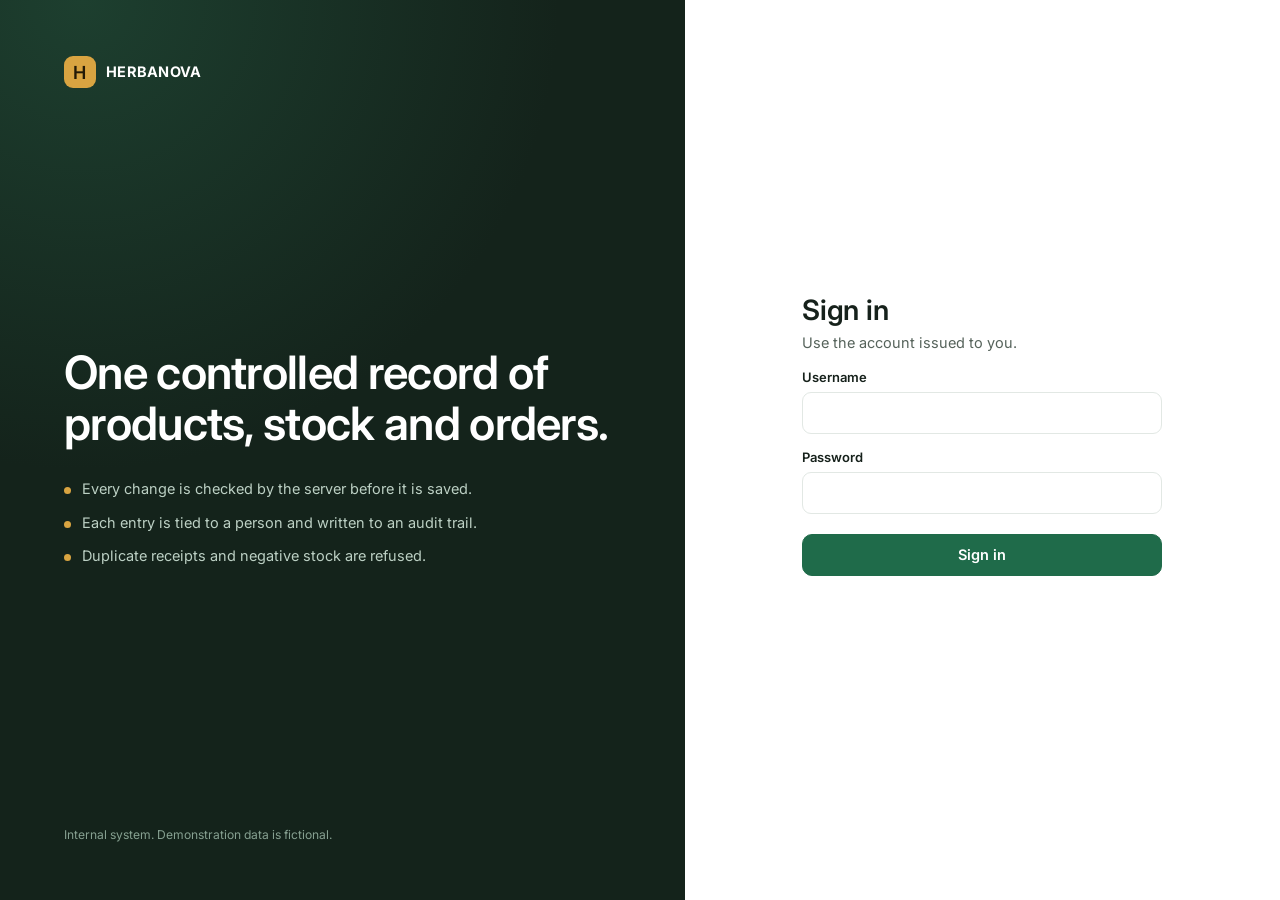
==== static/index.html @ cfe795eb "Add expenses: heads, entries, approval, reversal, receipts Migration 0020 adds expense heads, settin" ====
<!doctype html>
<html lang="en">
<head>
<meta charset="utf-8">
<meta name="viewport" content="width=device-width, initial-scale=1">
<title>HERBANOVA Business Control</title>
<link rel="preconnect" href="https://fonts.googleapis.com">
<link rel="preconnect" href="https://fonts.gstatic.com" crossorigin>
<link rel="stylesheet" href="https://fonts.googleapis.com/css2?family=Inter:wght@400;500;600;700&display=swap">
<link rel="stylesheet" href="css/styles.css">
</head>
<body>

<!-- Sign in -->
<section id="login">
  <div class="brand">
    <div class="mark"><span class="logo" aria-hidden="true">H</span>HERBANOVA</div>
    <div>
      <h1>One controlled record of products, stock and orders.</h1>
      <ul class="assure">
        <li>Every change is checked by the server before it is saved.</li>
        <li>Each entry is tied to a person and written to an audit trail.</li>
        <li>Duplicate receipts and negative stock are refused.</li>
      </ul>
    </div>
    <small>Internal system. Demonstration data is fictional.</small>
  </div>
  <div class="formside">
    <form class="formbox" id="loginForm" novalidate>
      <h2>Sign in</h2>
      <p class="sub">Use the account issued to you.</p>
      <label for="u">Username</label>
      <input id="u" name="username" autocomplete="username" autocapitalize="none" spellcheck="false">
      <label for="p">Password</label>
      <input id="p" name="password" type="password" autocomplete="current-password">
      <button class="btn block" id="loginBtn" type="submit">Sign in</button>
      <div class="err" id="lerr" role="alert"></div>
    </form>
  </div>
</section>

<!-- Forced password change -->
<section id="mustChange" class="hide" aria-labelledby="mcTitle">
  <form class="formbox" id="changePwForm" novalidate>
    <div class="mark"><span class="logo" aria-hidden="true">H</span>HERBANOVA</div>
    <h2 id="mcTitle">Set a new password</h2>
    <p class="sub">This account still has a temporary password. Choose your own to continue as <b id="mcUser"></b>.</p>
    <label for="mcCurrent">Current password</label>
    <input id="mcCurrent" name="current_password" type="password" autocomplete="current-password">
    <label for="mcNew">New password</label>
    <input id="mcNew" name="new_password" type="password" autocomplete="new-password">
    <label for="mcConfirm">Confirm new password</label>
    <input id="mcConfirm" name="confirm_password" type="password" autocomplete="new-password">
    <div class="note">12 to 128 characters, combining at least three of lowercase, uppercase, digits and symbols. It must differ from the current password.</div>
    <button class="btn block" id="mcBtn" type="submit">Change password and continue</button>
    <div class="err" id="mcErr" role="alert"></div>
    <p class="sub"><button class="link-btn" id="mcOut" type="button">Sign out</button></p>
  </form>
</section>

<!-- App shell -->
<div id="shell" class="hide">
  <aside class="side">
    <div class="mark"><span class="logo" aria-hidden="true">H</span>HERBANOVA</div>
    <nav aria-label="Modules">
      <div class="nav-group">
        <a class="nav on" href="#/dash" data-v="dash">Overview</a>
      </div>
      <div class="nav-group">
        <p class="nav-grp">Sales and customers</p>
        <a class="nav" href="#/leads" data-v="leads" id="navLeads">Leads<span class="count hide" id="ldCount"></span></a>
        <a class="nav" href="#/lost" data-v="lost">Lost leads</a>
        <a class="nav" href="#/followups" data-v="followups">Today's follow-ups</a>
        <a class="nav" href="#/customers" data-v="customers">Customers &amp; distributors</a>
        <a class="nav" href="#/sales" data-v="sales">Sales orders<span class="count hide" id="soCount"></span></a>
        <a class="nav hide" href="#/billing" data-v="billing" id="navBilling">Billing</a>
        <a class="nav" href="#/approvals" data-v="approvals">Approvals<span class="count hide" id="apCount"></span></a>
      </div>
      <div class="nav-group">
        <p class="nav-grp">Stock and supply</p>
        <a class="nav" href="#/purchasing" data-v="purchasing">Purchases<span class="count hide" id="poCount"></span></a>
        <a class="nav" href="#/products" data-v="products">Products</a>
        <a class="nav" href="#/inventory" data-v="inventory">Inventory</a>
        <a class="nav hide" href="#/suppliers" data-v="suppliers" id="navSuppliers">Suppliers</a>
      </div>
      <div class="nav-group">
        <p class="nav-grp">Finance and insight</p>
        <a class="nav hide" href="#/accounts" data-v="accounts" id="navAccounts">Accounting &amp; Finance</a>
        <a class="nav hide" href="#/expenses" data-v="expenses" id="navExpenses">Expenses</a>
        <a class="nav" href="#/reports" data-v="reports" id="navReports">Reports</a>
        <a class="nav hide" href="#/geo" data-v="geo" id="navGeo">Geography</a>
      </div>
      <div class="nav-group">
        <p class="nav-grp">People and admin</p>
        <a class="nav hide" href="#/hr" data-v="hr" id="navHr">HR Management</a>
        <a class="nav hide" href="#/roles" data-v="roles" id="navRoles">Roles &amp; Permissions</a>
        <a class="nav hide" href="#/settings" data-v="settings" id="navSettings">Settings &amp; Administration</a>
        <a class="nav hide" href="#/scheduled" data-v="scheduled" id="navScheduled">Scheduled reports</a>
      </div>
    </nav>
    <div class="who">
      <div class="who-id"><b id="who"></b><span class="pill" id="role"></span></div>
      <div class="who-actions">
        <button class="link-btn" id="themeToggle" type="button" aria-pressed="false">Dark theme</button>
        <button class="link-btn" id="out" type="button">Sign out</button>
      </div>
      <div class="env" id="env">Demo build</div>
    </div>
  </aside>

  <main class="main" id="main">
    <header class="page-head">
      <div>
        <h1 id="title">Overview</h1>
        <p id="subtitle"></p>
      </div>
      <div class="head-actions" id="actions"></div>
    </header>

    <!-- Overview -->
    <section id="v-dash" class="view dash">
      <div class="dash-hero">
        <div class="dash-hello">
          <h1 class="dash-greet" id="dashGreet">Overview</h1>
          <p class="dash-date" id="dashDate"></p>
        </div>
        <div class="dash-tools">
          <button class="dash-search" type="button" data-act="open-search" aria-label="Search everything, keyboard shortcut Control or Command and K">
            <svg aria-hidden="true" focusable="false" viewBox="0 0 20 20"><circle cx="9" cy="9" r="6"/><path d="m13.5 13.5 4 4"/></svg>
            <span>Search everything</span>
            <kbd>Ctrl K</kbd>
          </button>
          <div class="dash-dates" role="group" aria-label="Date range">
            <label for="dashFrom">From <input id="dashFrom" type="date" aria-label="From date"></label>
            <label for="dashTo">To <input id="dashTo" type="date" aria-label="To date"></label>
          </div>
          <div class="seg compact" role="group" aria-label="Date presets">
            <button type="button" data-dash-preset="7d" aria-pressed="false">7D</button>
            <button type="button" data-dash-preset="30d" aria-pressed="false">30D</button>
            <button type="button" data-dash-preset="90d" aria-pressed="false">90D</button>
            <button type="button" data-dash-preset="month" aria-pressed="true">This month</button>
            <button type="button" data-dash-preset="last_month" aria-pressed="false">Last month</button>
            <button type="button" data-dash-preset="fy" aria-pressed="false">This FY</button>
          </div>
          <button class="btn ghost hide" id="dashReset" data-act="reset-db" type="button">Reset database</button>
          <button class="btn ghost" id="dashTheme" type="button" aria-pressed="false">Dark theme</button>
          <a class="btn" id="dashCompare" href="#/compare">MoM &amp; YoY dashboard</a>
        </div>
      </div>
      <p class="dash-updated" id="dashUpdated">Loading figures…</p>
      <p class="dash-dateerr hide" id="dashDateErr" role="alert"></p>

      <div class="callout hide" id="whCallout">
        <div><b>No warehouse has been added yet.</b> Goods cannot be received until one exists.</div>
        <a class="btn sm" href="#/inventory/warehouses">Add a warehouse</a>
      </div>

      <div id="dashSkeleton" class="dash-skeleton" aria-hidden="true">
        <div class="sk sk-att"></div>
        <div class="sk-row">
          <div class="sk sk-kpi"></div><div class="sk sk-kpi"></div><div class="sk sk-kpi"></div><div class="sk sk-kpi"></div>
          <div class="sk sk-kpi"></div><div class="sk sk-kpi"></div><div class="sk sk-kpi"></div><div class="sk sk-kpi"></div>
        </div>
        <div class="sk-row"><div class="sk sk-chart"></div><div class="sk sk-chart"></div></div>
      </div>

      <div id="dashError" class="dash-error hide" role="alert">
        <div><b>The dashboard could not be loaded.</b><span id="dashErrText"></span></div>
        <button class="btn ghost" type="button" data-act="reload-dash">Try again</button>
      </div>

      <div id="dashContent" class="dash-content hide" aria-busy="false">
        <div class="attention-head"><h2>Needs attention</h2><span class="muted" id="attNote"></span></div>
        <ul class="attention" id="attention" aria-label="Needs attention"></ul>

        <div class="kpis" id="stats"></div>

        <div class="panel flush hide" id="accOverviewPanel">
          <div class="panel-h"><h2>Accounts</h2><span class="muted" id="accOverviewNote"></span></div>
          <div class="kpis" id="accOverview"></div>
        </div>

        <div class="dash-grid dash-chart-grid">
          <div class="panel dash-panel" id="chartPanel">
            <div class="panel-h">
              <div><h2 id="chartTitle">Sales and purchases</h2><span class="muted" id="chartNote"></span></div>
              <div class="legend" id="chartLegend"></div>
            </div>
            <div class="chart-wrap">
              <svg id="salesChart" class="chart" viewBox="0 0 760 260" role="img" tabindex="0" aria-label="Sales and purchases by day. Use the left and right arrow keys to read each day."></svg>
              <div class="chart-tip hide" id="chartTip" role="status"></div>
            </div>
            <div class="chart-totals" id="chartTotals"></div>
          </div>
          <div class="panel dash-panel">
            <div class="panel-h"><h2>Receivables ageing</h2><span class="muted" id="ageNote"></span></div>
            <div id="ageing" class="ageing"></div>
          </div>
        </div>

        <div class="dash-grid">
          <div class="panel dash-panel">
            <div class="panel-h"><h2>Stock to watch</h2><span class="muted" id="watchNote"></span></div>
            <div class="seg compact" role="group" aria-label="Expiry window" id="expiryFilters">
              <button type="button" data-eb="all" aria-pressed="true">All</button>
              <button type="button" data-eb="expired" aria-pressed="false">Expired</button>
              <button type="button" data-eb="lt30" aria-pressed="false">30 days or less</button>
              <button type="button" data-eb="lt90" aria-pressed="false">31 to 90 days</button>
            </div>
            <ul class="rows" id="watch"></ul>
          </div>
          <div class="panel dash-panel">
            <div class="panel-h"><h2>Stock by warehouse</h2><span class="muted">Share of units on hand</span></div>
            <ul class="wh-list" id="whList"></ul>
          </div>
        </div>

        <div class="dash-grid">
          <div class="panel dash-panel">
            <div class="panel-h"><h2>Waiting to be received</h2><a class="link-btn" href="#/purchasing">All purchase orders</a></div>
            <p class="muted panel-note" id="poNote"></p>
            <ul class="rows" id="openpos"></ul>
          </div>
          <div class="panel dash-panel">
            <div class="panel-h"><h2>Approvals waiting</h2><a class="link-btn" href="#/approvals">Open the queue</a></div>
            <p class="muted panel-note" id="apNote"></p>
            <ul class="rows" id="approvalList"></ul>
          </div>
        </div>

        <div class="dash-grid">
          <div class="panel dash-panel">
            <div class="panel-h"><h2>Top products</h2><span class="muted" id="topNote"></span></div>
            <ul class="rows" id="topProducts"></ul>
          </div>
          <div class="panel dash-panel">
            <div class="panel-h"><h2>Sales by category</h2><span class="muted">Not available</span></div>
            <div id="category"></div>
          </div>
        </div>

        <div id="insights" class="dash-grid insights">
          <div class="panel dash-panel hide" id="pipePanel">
            <div class="panel-h"><h2>Pipeline</h2><span class="muted">Current status, all dates</span></div>
            <div id="pipeBody" class="ins-cols"></div>
          </div>
          <div class="panel dash-panel hide" id="custPanel">
            <div class="panel-h"><h2>Customers and credit</h2><span class="muted" id="custNote"></span></div>
            <ul class="rows" id="custTop"></ul>
            <div id="custOutWrap" class="hide"><h3 class="ins-h">Outstanding, all dates</h3><ul class="rows" id="custOut"></ul></div>
            <div id="custCreditWrap" class="hide"><h3 class="ins-h">Credit in use</h3><ul class="rows" id="custCredit"></ul></div>
          </div>
          <div class="panel dash-panel hide" id="purPanel">
            <div class="panel-h"><h2>PO ageing</h2><span class="muted" id="purNote"></span></div>
            <ul class="rows" id="purAge"></ul>
            <p class="gap-note" id="purGap"></p>
          </div>
          <div class="panel dash-panel hide" id="corrPanel">
            <div class="panel-h"><h2>Corrections after billing</h2><span class="muted" id="corrNote"></span></div>
            <ul class="rows" id="corrNotes"></ul>
            <div id="postWrap" class="hide"><h3 class="ins-h">Post-billing requests</h3><ul class="rows" id="corrPosts"></ul></div>
          </div>
          <div class="panel dash-panel hide" id="hrPanel">
            <div class="panel-h"><h2>HR today</h2><span class="muted" id="hrNote"></span></div>
            <div class="stats-mini" id="hrStats"></div>
            <ul class="rows" id="hrAtt"></ul>
          </div>
        </div>

        <div class="dash-grid">
          <div class="panel dash-panel">
            <div class="panel-h"><h2>Recent activity</h2><a class="link-btn" href="#/audit">Audit trail</a></div>
            <p class="muted panel-note" id="actNote"></p>
            <ul class="activity" id="activity"></ul>
          </div>
          <div class="panel dash-panel">
            <div class="panel-h"><h2>System health</h2><span class="muted" id="prog"></span></div>
            <div class="meter" aria-hidden="true"><i id="barfill"></i></div>
            <div id="health" class="health"></div>
            <details class="mods"><summary>Modules and totals</summary><ul class="rows" id="mods"></ul></details>
          </div>
        </div>
      </div>
    </section>

    <!-- MoM & YoY dashboard -->
    <section id="v-compare" class="view compare hide">
      <div class="panel cmp-toolbar">
        <div class="cmp-controls">
          <div class="seg" role="group" aria-label="Comparison mode">
            <button type="button" data-cmp-mode="full_month" aria-pressed="true">Full month</button>
            <button type="button" data-cmp-mode="mtd" aria-pressed="false">Month to date</button>
          </div>
          <label class="cmp-month" for="cmpMonth">Month
            <input type="month" id="cmpMonth" aria-label="Month to compare">
          </label>
          <a class="btn ghost sm" href="#/dash">Back to Overview</a>
        </div>
        <p class="muted" id="cmpNote">Loading figures from the server…</p>
      </div>

      <div id="cmpError" class="dash-error hide" role="alert">
        <div><b>This comparison could not be loaded.</b><span id="cmpErrText"></span></div>
        <button class="btn ghost" type="button" data-act="reload-compare">Try again</button>
      </div>

      <div id="cmpSkeleton" class="dash-skeleton" aria-hidden="true">
        <div class="sk-row">
          <div class="sk sk-kpi"></div><div class="sk sk-kpi"></div><div class="sk sk-kpi"></div><div class="sk sk-kpi"></div>
        </div>
        <div class="sk-row"><div class="sk sk-chart"></div><div class="sk sk-chart"></div></div>
      </div>

      <div id="cmpContent" class="dash-content hide" aria-busy="false">
        <div class="cmp-ranges" id="cmpRanges"></div>
        <div class="kpis cmp-cards" id="cmpCards"></div>

        <div class="panel dash-panel cmp-trend-panel" id="cmpTrendPanel">
          <div class="panel-h">
            <h2>Twelve-month trend</h2>
            <div class="cmp-h-tools">
              <span class="muted" id="cmpTrendNote"></span>
              <button class="btn ghost sm" type="button" data-act="cmp-csv">Export CSV</button>
            </div>
          </div>
          <div class="tw"><table id="cmpTrend" class="cmp-table"></table></div>
        </div>

        <div class="dash-grid">
          <div class="panel dash-panel">
            <div class="panel-h"><h2>Movement</h2><span class="muted">Month on month and year on year</span></div>
            <div id="cmpGrowth" class="cmp-moves"></div>
          </div>
          <div class="panel dash-panel">
            <div class="panel-h"><h2>Best, worst and seasonality</h2><span class="muted">Twelve months shown</span></div>
            <ul class="rows" id="cmpExtremes"></ul>
            <h3 class="ins-h">Seasonality index</h3>
            <div class="cmp-season" id="cmpSeason"></div>
          </div>
        </div>

        <div class="dash-grid" id="cmpBreakdowns">
          <div class="panel dash-panel">
            <div class="panel-h"><h2>Top products</h2><span class="muted" id="cmpProdNote"></span></div>
            <div class="tw"><table id="cmpProducts" class="cmp-table"></table></div>
          </div>
          <div class="panel dash-panel">
            <div class="panel-h"><h2>Top distributors</h2><span class="muted" id="cmpDistNote"></span></div>
            <div class="tw"><table id="cmpDists" class="cmp-table"></table></div>
          </div>
        </div>

        <div class="panel dash-panel" id="cmpProjectionPanel">
          <div class="panel-h"><h2>Run-rate</h2><span class="muted" id="cmpProjLabel"></span></div>
          <div class="cmp-proj" id="cmpProjection"></div>
          <p class="gap-note" id="cmpProjNote"></p>
        </div>

        <p class="muted cmp-foot" id="cmpFooter"></p>
        <ul class="cmp-notes" id="cmpNotes"></ul>
      </div>
    </section>

    <!-- Geography -->
    <section id="v-geo" class="view geo hide">
      <div class="panel cmp-toolbar">
        <div class="cmp-controls">
          <label class="cmp-month" for="geoFrom">From
            <input type="date" id="geoFrom" aria-label="From date">
          </label>
          <label class="cmp-month" for="geoTo">To
            <input type="date" id="geoTo" aria-label="To date">
          </label>
          <a class="btn ghost sm" href="#/compare">MoM &amp; YoY</a>
          <a class="btn ghost sm" href="#/dash">Back to Overview</a>
        </div>
        <p class="muted" id="geoNote">Loading figures from the server…</p>
      </div>
      <p class="dash-dateerr hide" id="geoDateErr" role="alert"></p>

      <div id="geoError" class="dash-error hide" role="alert">
        <div><b>Geography could not be loaded.</b><span id="geoErrText"></span></div>
        <button class="btn ghost" type="button" data-act="reload-geo">Try again</button>
      </div>

      <div id="geoSkeleton" class="dash-skeleton" aria-hidden="true">
        <div class="sk-row">
          <div class="sk sk-kpi"></div><div class="sk sk-kpi"></div><div class="sk sk-kpi"></div><div class="sk sk-kpi"></div>
        </div>
        <div class="sk-row"><div class="sk sk-chart"></div><div class="sk sk-chart"></div></div>
      </div>

      <div id="geoContent" class="dash-content hide" aria-busy="false">
        <div class="geo-levels" id="geoLevels"></div>
        <div class="kpis" id="geoKpis"></div>

        <div class="dash-grid geo-map-grid">
          <div class="panel dash-panel">
            <div class="panel-h">
              <h2>State tile map</h2>
              <span class="muted">Shaded by sales · not to scale</span>
            </div>
            <div id="geoMap" class="geo-map" role="group" aria-label="State tile map shaded by sales"></div>
            <p class="gap-note" id="geoMapNote">Tiles are a fixed local layout, not a geographic outline. Select a tile to highlight its row in the table.</p>
          </div>
          <div class="panel dash-panel">
            <div class="panel-h"><h2>Top and bottom states</h2><span class="muted">By sales in the selected window</span></div>
            <h3 class="ins-h">Top 5</h3>
            <ol class="geo-rank" id="geoTop"></ol>
            <h3 class="ins-h">Lowest 5 with a recorded sale</h3>
            <ol class="geo-rank" id="geoBottom"></ol>
          </div>
        </div>

        <div class="panel dash-panel">
          <div class="panel-h">
            <div><h2>Sales by state</h2><span class="muted" id="geoTableNote"></span></div>
            <div class="cmp-h-tools">
              <button class="btn ghost sm" type="button" data-act="geo-csv">Export CSV</button>
            </div>
          </div>
          <div class="tw"><table id="geoTable" class="cmp-table"></table></div>
        </div>

        <div class="dash-grid">
          <div class="panel dash-panel">
            <div class="panel-h"><h2>Returns by state</h2><span class="muted">Issued credit notes</span></div>
            <div id="geoReturns"></div>
          </div>
          <div class="panel dash-panel">
            <div class="panel-h"><h2>GST state split</h2><span class="muted">As printed on issued invoices</span></div>
            <div id="geoGst"></div>
          </div>
        </div>

        <p class="muted cmp-foot" id="geoFooter"></p>
        <ul class="cmp-notes" id="geoNotes"></ul>
      </div>
    </section>

    <!-- Products -->
    <section id="v-products" class="view hide">
      <div class="panel flush">
        <div class="toolbar">
          <input id="pq" type="search" placeholder="Search by SKU or name" aria-label="Search products">
        </div>
        <div class="tw"><table>
          <thead><tr><th>HSN code</th><th>SKU</th><th>Name</th><th>Pack size</th><th class="n">MRP (₹)</th><th>Status</th><th>Actions</th></tr></thead>
          <tbody id="prows"></tbody>
        </table></div>
        <div class="empty hide" id="pempty"></div>
      </div>
    </section>

    <!-- Inventory -->
    <section id="v-inventory" class="view hide">
      <div class="seg" role="tablist" aria-label="Inventory sections">
        <button role="tab" id="t-stock" aria-controls="i-stock" aria-selected="true" data-tab="stock">Stock on hand</button>
        <button role="tab" id="t-ledger" aria-controls="i-ledger" aria-selected="false" data-tab="ledger">Stock ledger</button>
        <button role="tab" id="t-warehouses" aria-controls="i-warehouses" aria-selected="false" data-tab="warehouses">Warehouses</button>
      </div>

      <div id="i-stock" role="tabpanel" aria-labelledby="t-stock" class="panel flush">
        <div class="toolbar">
          <input id="sq" type="search" placeholder="Search SKU, product or batch" aria-label="Search stock">
          <select id="swh" aria-label="Warehouse"><option value="">All warehouses</option></select>
          <label class="check"><input type="checkbox" id="sin" checked> Hide empty batches</label>
        </div>
        <div class="tw"><table>
          <thead><tr><th>Product</th><th>Batch</th><th>Warehouse</th><th>Shelf life</th><th>Owner</th><th class="n">On hand</th></tr></thead>
          <tbody id="srows"></tbody>
        </table></div>
        <div class="empty hide" id="sempty"></div>
      </div>

      <div id="i-ledger" role="tabpanel" aria-labelledby="t-ledger" class="panel flush hide">
        <div class="toolbar">
          <input id="lq" type="search" placeholder="Search SKU, batch or reference" aria-label="Search ledger">
          <select id="ltype" aria-label="Movement type"><option value="">All movements</option></select>
          <span class="muted" id="lnote"></span>
        </div>
        <div class="tw"><table>
          <thead><tr><th>When</th><th>Movement</th><th>Product</th><th>Batch</th><th>Warehouse</th><th>Reference</th><th>By</th><th class="n">Quantity</th></tr></thead>
          <tbody id="lrows"></tbody>
        </table></div>
        <div class="empty hide" id="lempty"></div>
      </div>

      <div id="i-warehouses" role="tabpanel" aria-labelledby="t-warehouses" class="panel flush hide">
        <div class="tw"><table>
          <thead><tr><th>Warehouse</th><th class="n">Batches in stock</th><th class="n">Units on hand</th><th class="n">Capacity (units)</th><th class="n">Free (units)</th><th class="n">Utilisation</th><th></th></tr></thead>
          <tbody id="wrows"></tbody>
        </table></div>
        <div class="empty hide" id="wempty"></div>
      </div>
    </section>

    <!-- Purchasing -->
    <section id="v-purchasing" class="view hide">
      <div class="panel flush">
        <div class="toolbar">
          <input id="oq" type="search" placeholder="Search PO number or supplier" aria-label="Search purchase orders">
          <div class="seg compact" role="group" aria-label="Filter by status">
            <button type="button" data-pf="all" aria-pressed="true">All</button>
            <button type="button" data-pf="open" aria-pressed="false">Open</button>
            <button type="button" data-pf="partially_received" aria-pressed="false">Part received</button>
            <button type="button" data-pf="received" aria-pressed="false">Received</button>
            <button type="button" data-pf="cancelled" aria-pressed="false">Cancelled</button>
          </div>
        </div>
        <div class="tw"><table>
          <thead><tr><th>PO number</th><th>Supplier</th><th>Created</th><th class="n">Lines</th><th class="n">Receipts</th><th class="n">Value (₹)</th><th>Status</th></tr></thead>
          <tbody id="orows"></tbody>
        </table></div>
        <div class="empty hide" id="oempty"></div>
      </div>
    </section>

    <!-- Suppliers (Module Phase 2) -->
    <section id="v-suppliers" class="view hide">
      <div class="panel flush">
        <div class="panel-h" style="padding:14px 18px 0"><h2>Supplier records</h2><span class="muted">Records are blocked, never deleted.</span></div>
        <div class="toolbar">
          <input id="supq" type="search" placeholder="Search code, name or GSTIN" aria-label="Search suppliers">
          <div class="seg compact" role="group" aria-label="Filter suppliers">
            <button type="button" data-sf2="all" aria-pressed="true">All</button>
            <button type="button" data-sf2="active" aria-pressed="false">Active</button>
            <button type="button" data-sf2="blocked" aria-pressed="false">Blocked</button>
            <button type="button" data-sf2="incomplete" aria-pressed="false">Needs completion</button>
          </div>
        </div>
        <div class="tw"><table>
          <thead><tr><th>Code</th><th>Supplier</th><th>GSTIN</th><th>State</th><th>Kind</th><th class="n">Terms</th><th class="n">Orders</th><th>Status</th></tr></thead>
          <tbody id="suprows"></tbody>
        </table></div>
        <div class="empty hide" id="supempty"></div>
      </div>

      <div class="panel flush">
        <div class="panel-h" style="padding:14px 18px 0"><h2>Bank-detail changes</h2><span class="muted">A change needs a different person to approve it.</span></div>
        <div class="tw"><table>
          <thead><tr><th>Supplier</th><th>Bank</th><th>Account</th><th>Requested by</th><th>When</th><th>Status</th><th></th></tr></thead>
          <tbody id="bankrows"></tbody>
        </table></div>
        <div class="empty hide" id="bankempty"></div>
      </div>
    </section>

    <!-- Sales orders -->
    <section id="v-sales" class="view hide">
      <div class="panel flush">
        <div class="toolbar">
          <input id="soq" type="search" placeholder="Search order number or distributor" aria-label="Search sales orders">
          <div class="seg compact" role="group" aria-label="Filter by status">
            <button type="button" data-sf="all" aria-pressed="true">All</button>
            <button type="button" data-sf="draft" aria-pressed="false">Draft</button>
            <button type="button" data-sf="pending_approval" aria-pressed="false">Awaiting approval</button>
            <button type="button" data-sf="approved" aria-pressed="false">To dispatch</button>
            <button type="button" data-sf="dispatched" aria-pressed="false">Dispatched</button>
          </div>
        </div>
        <div class="tw"><table>
          <thead><tr><th>Order</th><th>Distributor</th><th>Created</th><th class="n">Lines</th><th class="n">Value (₹)</th><th>Status</th></tr></thead>
          <tbody id="sorows"></tbody>
        </table></div>
        <div class="empty hide" id="soempty"></div>
      </div>
    </section>

    <!-- Billing (Module Phase 4) -->
    <section id="v-billing" class="view hide">
      <div class="panel flush">
        <div class="toolbar">
          <input id="biq" type="search" placeholder="Search invoice number or buyer" aria-label="Search invoices">
          <div class="seg compact" role="group" aria-label="Filter invoices">
            <button type="button" data-if="all" aria-pressed="true">All</button>
            <button type="button" data-if="issued" aria-pressed="false">Issued</button>
            <button type="button" data-if="cancelled" aria-pressed="false">Cancelled</button>
          </div>
        </div>
        <div class="tw"><table>
          <thead><tr><th>Invoice</th><th>Date</th><th>Buyer</th><th class="n">Value (₹)</th><th class="n">Credited (₹)</th><th>Status</th><th></th></tr></thead>
          <tbody id="invrows"></tbody>
        </table></div>
        <div class="empty hide" id="invempty"></div>
      </div>

      <div class="panel flush">
        <div class="panel-h" style="padding:14px 18px 0"><h2>Credit and debit notes</h2><span class="muted">A note is linked to the invoice it corrects and cannot exceed it. Neither note can be edited after issue.</span></div>
        <div class="tw"><table>
          <thead><tr><th>Document</th><th>Invoice</th><th>Date</th><th>Kind</th><th class="n">Value (₹)</th><th>Status</th></tr></thead>
          <tbody id="noterows"></tbody>
        </table></div>
        <div class="empty hide" id="noteempty"></div>
      </div>
    </section>

    <!-- Accounting and finance -->
    <section id="v-accounts" class="view hide">
      <div class="panel hide" id="accPerfPanel">
        <div class="panel-h"><h2>Accounts performance</h2><span class="muted" id="accPerfNote">Loading figures…</span></div>
        <div class="toolbar">
          <label for="accFrom">From <input id="accFrom" type="date" aria-label="From date"></label>
          <label for="accTo">To <input id="accTo" type="date" aria-label="To date"></label>
          <select id="accState" aria-label="Filter by buyer state"><option value="">All states</option></select>
          <button class="btn ghost" type="button" data-act="load-acc-report">Refresh</button>
          <button class="btn ghost" type="button" data-act="export-acc">Export CSV</button>
        </div>
        <p class="err hide" id="accPerfErr" role="alert"></p>
        <div class="kpis" id="accKpis"></div>
        <p class="muted panel-note" id="accPerfGaps"></p>
      </div>

      <div class="panel flush hide" id="accPnlPanel">
        <div class="panel-h" style="padding:14px 18px 0"><h2>Profit and loss</h2><span class="muted">Only what the documents can prove. A figure that is not captured says so.</span></div>
        <div id="accPnl"></div>
      </div>

      <div class="panel flush hide" id="accCmpPanel">
        <div class="panel-h" style="padding:14px 18px 0"><h2>Month on month and year on year</h2><span class="muted" id="accCmpNote"></span></div>
        <div class="toolbar">
          <div class="seg compact" role="group" aria-label="Comparison mode">
            <button type="button" data-acc-mode="full_month" aria-pressed="true">Full month</button>
            <button type="button" data-acc-mode="mtd" aria-pressed="false">Month to date</button>
          </div>
          <input id="accMonth" type="month" aria-label="Comparison month">
        </div>
        <div id="accCmp"></div>
      </div>

      <div class="panel flush hide" id="accTrendPanel">
        <div class="panel-h" style="padding:14px 18px 0"><h2>Monthly trend</h2><span class="muted">Revenue, collections, payments, net cash and output GST by calendar month.</span></div>
        <div id="accTrend"></div>
      </div>

      <div class="panel flush hide" id="accStatePanel">
        <div class="panel-h" style="padding:14px 18px 0"><h2>By state</h2><span class="muted">Buyer state as frozen on each issued invoice. Select a state to filter the window above.</span></div>
        <div id="accStates"></div>
      </div>

      <div class="panel flush hide" id="accDrillPanel">
        <div class="panel-h" style="padding:14px 18px 0"><h2>Receivables by distributor</h2><span class="muted" id="accDrillNote"></span></div>
        <div id="accDrill"></div>
      </div>

      <div class="panel hide" id="accGapPanel">
        <div class="panel-h"><h2>Data gaps</h2><span class="muted">What Accounts cannot report yet, and why.</span></div>
        <div id="accGaps"></div>
      </div>

      <div id="accStatements">
      <div class="panel flush">
        <div class="panel-h" style="padding:14px 18px 0"><h2>Receivables</h2><span class="muted" id="recvSub">What distributors still owe on issued invoices.</span></div>
        <div class="tw"><table>
          <thead><tr><th>Invoice</th><th>Date</th><th>Distributor</th><th class="n">Value (₹)</th><th class="n">Received (₹)</th><th class="n">Outstanding (₹)</th></tr></thead>
          <tbody id="arows"></tbody>
        </table></div>
        <div class="empty hide" id="aempty"></div>
      </div>

      <div class="panel flush">
        <div class="panel-h" style="padding:14px 18px 0"><h2>Ageing of outstanding invoices</h2><span class="muted" id="ageSub">Days since each invoice date, in 0-30, 31-60, 61-90 and 90+ buckets.</span></div>
        <div class="toolbar" style="padding:12px 18px 0">
          <input id="ageAsOf" type="date" aria-label="Ageing as at">
          <button class="btn ghost" type="button" data-act="load-ageing">Rebuild ageing</button>
          <span class="muted" id="ageTot"></span>
        </div>
        <div class="tw"><table>
          <thead><tr><th>Invoice</th><th>Date</th><th>Distributor</th><th class="n">Days</th><th>Bucket</th><th class="n">Outstanding (₹)</th></tr></thead>
          <tbody id="agerows"></tbody>
        </table></div>
        <div class="empty hide" id="ageempty"></div>
      </div>

      <div class="panel flush">
        <div class="panel-h" style="padding:14px 18px 0"><h2>Payables</h2><span class="muted" id="paySub">What the business still owes suppliers for goods received.</span></div>
        <div class="tw"><table>
          <thead><tr><th>Order</th><th>Supplier</th><th class="n">Received value (₹)</th><th class="n">Paid (₹)</th><th class="n">Outstanding (₹)</th></tr></thead>
          <tbody id="payrows"></tbody>
        </table></div>
        <div class="empty hide" id="payempty"></div>
      </div>

      <div class="panel flush">
        <div class="panel-h" style="padding:14px 18px 0"><h2>Receipts and payments</h2><span class="muted">An entry is never edited: a mistake is corrected by recording the opposite one.</span></div>
        <div class="tw"><table>
          <thead><tr><th>Entry</th><th>Date</th><th>Kind</th><th>Party</th><th>Against</th><th class="n">Amount (₹)</th><th>Mode</th></tr></thead>
          <tbody id="enrows"></tbody>
        </table></div>
        <div class="empty hide" id="enempty"></div>
      </div>

      <div class="panel flush">
        <div class="panel-h" style="padding:14px 18px 0"><h2>GST register — outward supplies</h2><span class="muted">From the issued invoices, credit and debit notes. Input tax is not captured yet, and this is not a filing file.</span></div>
        <div class="toolbar" style="padding:12px 18px 0">
          <input id="gstFrom" type="date" aria-label="Register from">
          <input id="gstTo" type="date" aria-label="Register to">
          <button class="btn ghost" type="button" data-act="load-gst">Build register</button>
          <span class="muted" id="gstTot"></span>
        </div>
        <div class="tw"><table>
          <thead><tr><th>Document</th><th>Date</th><th>Buyer</th><th>GSTIN</th><th>POS</th><th class="n">Taxable (₹)</th><th class="n">CGST (₹)</th><th class="n">SGST (₹)</th><th class="n">IGST (₹)</th><th class="n">Total (₹)</th></tr></thead>
          <tbody id="gstrows"></tbody>
        </table></div>
        <div class="empty hide" id="gstempty"></div>
      </div>

      <div class="panel flush">
        <div class="panel-h" style="padding:14px 18px 0"><h2>Trial balance</h2><span class="muted">Built from the documents, so both sides must agree. A difference is shown, never hidden.</span></div>
        <div class="toolbar" style="padding:12px 18px 0">
          <input id="tbAsOf" type="date" aria-label="Trial balance as at">
          <button class="btn ghost" type="button" data-act="load-tb">Build trial balance</button>
          <span class="muted" id="tbBal"></span>
        </div>
        <div class="tw"><table>
          <thead><tr><th>Account</th><th class="n">Debit (₹)</th><th class="n">Credit (₹)</th></tr></thead>
          <tbody id="tbrows"></tbody>
        </table></div>
        <div class="empty hide" id="tbempty"></div>
      </div>
      </div>
    </section>

    <!-- Expenses -->
    <section id="v-expenses" class="view hide">
      <div class="panel" id="expPanel">
        <div class="panel-h"><h2>Expenses</h2><span class="muted" id="expSettingsNote"></span></div>
        <div class="toolbar">
          <div class="seg compact" role="group" aria-label="Filter expenses by status">
            <button type="button" data-exp-status="" aria-pressed="true">All</button>
            <button type="button" data-exp-status="pending_approval" aria-pressed="false">Waiting</button>
            <button type="button" data-exp-status="approved" aria-pressed="false">Approved</button>
            <button type="button" data-exp-status="reversed" aria-pressed="false">Reversed</button>
            <button type="button" data-exp-status="rejected" aria-pressed="false">Rejected</button>
          </div>
          <select id="expHead" aria-label="Filter by expense head"><option value="">All heads</option></select>
          <input id="expq" type="search" placeholder="Search reference or note" aria-label="Search expenses">
          <button class="btn ghost" type="button" data-act="exp-refresh">Refresh</button>
          <button class="btn ghost hide" id="expHeadsBtn" type="button" data-act="exp-heads">Expense heads</button>
          <button class="btn ghost hide" id="expSettingsBtn" type="button" data-act="exp-settings">Settings</button>
          <button class="btn hide" id="expNewBtn" type="button" data-act="new-expense">New expense</button>
        </div>
        <p class="err hide" id="expErr" role="alert"></p>
        <p class="muted panel-note" id="expTot"></p>
      </div>

      <div class="panel flush">
        <div class="tw"><table>
          <thead><tr><th>Number</th><th>Date</th><th>Head</th><th class="n">Amount (â‚¹)</th><th class="n">GST (â‚¹)</th><th class="n">Cost in P&amp;L (â‚¹)</th><th>Status</th><th>Paid by</th><th>Note</th><th></th></tr></thead>
          <tbody id="expRows"></tbody>
        </table></div>
        <div class="empty hide" id="expEmpty"></div>
      </div>

      <div class="panel">
        <div class="panel-h"><h2>How an expense reaches profit</h2><span class="muted">Only approved, non-reversed entries count.</span></div>
        <p class="muted panel-note">GST that can be claimed as input credit is excluded from cost; GST that cannot is added to the expense. An entry above the approval amount waits for a second person in Approvals. A mistake is reversed with a reason and the original row stays on file. An entry is never edited or deleted.</p>
      </div>
    </section>

    <section id="v-approvals" class="view hide">
      <div class="panel flush">
        <div class="toolbar">
          <div class="seg compact" role="group" aria-label="Filter requests">
            <button type="button" data-af="pending" aria-pressed="true">Waiting</button>
            <button type="button" data-af="decided" aria-pressed="false">Decided</button>
            <button type="button" data-af="all" aria-pressed="false">All</button>
          </div>
        </div>
        <div class="tw"><table>
          <thead><tr><th>Request</th><th>Type</th><th>Document</th><th>Requester</th><th>Submitted</th><th>Status</th><th>Decision remarks</th></tr></thead>
          <tbody id="aprows"></tbody>
        </table></div>
        <div class="empty hide" id="apempty"></div>
      </div>
    </section>

    <!-- Tax and discounts (Module Phase 3) -->
    <section id="v-tax" class="view hide">
      <div class="panel flush">
        <div class="panel-h" style="padding:14px 18px 0"><h2>Company tax profile</h2><span class="muted" id="companyNote"></span></div>
        <div class="toolbar">
          <span class="muted">This is the seller on every tax document: its GSTIN, its state and its invoice series.</span>
          <button class="btn" data-act="edit-company" type="button">Edit company profile</button>
        </div>
        <div class="tw"><table>
          <thead><tr><th>Field</th><th>Value</th></tr></thead>
          <tbody id="companyRows"></tbody>
        </table></div>
        <div class="empty hide" id="companyEmpty"></div>
      </div>

      <div class="panel flush">
        <div class="panel-h" style="padding:14px 18px 0"><h2>GST rate master</h2><span class="muted">One rate in force per HSN per date. A new rate closes the open window the day before it starts.</span></div>
        <div class="toolbar">
          <input id="rateq" type="search" placeholder="Search HSN or description" aria-label="Search GST rates">
          <div class="seg compact" role="group" aria-label="Filter rates">
            <button type="button" data-rf="all" aria-pressed="true">All</button>
            <button type="button" data-rf="current" aria-pressed="false">In force today</button>
          </div>
          <button class="btn" data-act="new-rate" type="button">New rate</button>
        </div>
        <div class="tw"><table>
          <thead><tr><th>HSN</th><th>Description</th><th class="n">CGST %</th><th class="n">SGST %</th><th class="n">IGST %</th><th class="n">Cess %</th><th>From</th><th>To</th><th>Status</th><th></th></tr></thead>
          <tbody id="rateRows"></tbody>
        </table></div>
        <div class="empty hide" id="rateEmpty"></div>
      </div>

      <div class="panel flush">
        <div class="panel-h" style="padding:14px 18px 0"><h2>Discount slabs</h2><span class="muted">The discount policy as data: a band, a percentage, and the point above which a second person must approve it.</span></div>
        <div class="toolbar">
          <button class="btn" data-act="new-slab" type="button">New slab</button>
        </div>
        <div class="tw"><table>
          <thead><tr><th>Name</th><th>Applies to</th><th>Band</th><th class="n">Discount %</th><th class="n">Approval above %</th><th>From</th><th>To</th><th>Status</th><th></th></tr></thead>
          <tbody id="slabRows"></tbody>
        </table></div>
        <div class="empty hide" id="slabEmpty"></div>
      </div>

      <div class="panel">
        <div class="panel-h"><h2>Tax quote</h2><span class="muted">The arithmetic an invoice line would use: discount first, then the place of supply decides the split.</span></div>
        <form id="quoteForm" novalidate>
          <div class="row3">
            <div><label for="q-hsn">HSN</label><input id="q-hsn" name="hsn" inputmode="numeric" placeholder="2106" autocomplete="off"></div>
            <div><label for="q-qty">Quantity</label><input id="q-qty" name="qty" inputmode="decimal" placeholder="10" autocomplete="off"></div>
            <div><label for="q-price">Unit price (₹)</label><input id="q-price" name="unit_price" inputmode="decimal" placeholder="199.00" autocomplete="off"></div>
          </div>
          <div class="row3">
            <div><label for="q-disc">Discount %</label><input id="q-disc" name="discount_percent" inputmode="decimal" placeholder="0" autocomplete="off"></div>
            <div><label for="q-state">Place of supply (buyer state)</label><select id="q-state" name="buyer_state"></select></div>
            <div><label for="q-dist">Distributor</label><select id="q-dist" name="distributor_id"><option value="">None</option></select></div>
          </div>
          <div class="actions"><button class="btn" type="submit">Quote the line</button></div>
          <div class="err" role="alert"></div>
        </form>
        <div id="quoteOut"></div>
      </div>
    </section>

    <!-- Leads -->
    <section id="v-leads" class="view hide">
      <div class="panel flush">
        <div class="toolbar">
          <input id="ldq" type="search" placeholder="Search name, company, phone, email or lead number" aria-label="Search leads">
          <div class="seg compact" role="group" aria-label="Owner">
            <button type="button" data-lo="all" aria-pressed="true">All owners</button>
            <button type="button" data-lo="mine" aria-pressed="false">My leads</button>
          </div>
          <div class="seg compact" role="group" aria-label="Filter leads">
            <button type="button" data-lf="open" aria-pressed="true">Open</button>
            <button type="button" data-lf="overdue" aria-pressed="false">Overdue</button>
            <button type="button" data-lf="today" aria-pressed="false">Due today</button>
            <button type="button" data-lf="week" aria-pressed="false">Next 7 days</button>
            <button type="button" data-lf="closed" aria-pressed="false">Closed</button>
            <button type="button" data-lf="all" aria-pressed="false">All</button>
          </div>
        </div>
        <div class="tw"><table>
          <thead><tr><th>Lead</th><th>Owner</th><th>Source</th><th>Status</th><th>Next follow-up</th><th>Last activity</th></tr></thead>
          <tbody id="ldrows"></tbody>
        </table></div>
        <div class="empty hide" id="ldempty"></div>
      </div>
    </section>
    <!-- Lost leads -->
    <section id="v-lost" class="view hide">
      <div class="panel flush">
        <div class="toolbar"><input id="lostq" type="search" placeholder="Search lost leads" aria-label="Search lost leads"></div>
        <div class="tw"><table>
          <thead><tr><th>Lead</th><th>Customer</th><th>Reason lost</th><th>Assigned to</th><th>Source</th><th>Last updated</th></tr></thead>
          <tbody id="lostrows"></tbody>
        </table></div>
        <div class="empty hide" id="lostempty"></div>
      </div>
    </section>

    <!-- Today's follow-ups -->
    <section id="v-followups" class="view hide">
      <div class="panel flush">
        <div class="toolbar">
          <input id="fuq" type="search" placeholder="Search follow-ups" aria-label="Search follow-ups">
          <div class="seg compact" role="group" aria-label="Follow-up window">
            <button type="button" data-fuf="today" aria-pressed="true">Due today</button>
            <button type="button" data-fuf="overdue" aria-pressed="false">Overdue</button>
            <button type="button" data-fuf="upcoming" aria-pressed="false">Upcoming</button>
          </div>
        </div>
        <div class="tw"><table>
          <thead><tr><th>Lead</th><th>Customer</th><th>Assigned to</th><th>Last remark</th><th>Next follow-up</th><th></th></tr></thead>
          <tbody id="furows"></tbody>
        </table></div>
        <div class="empty hide" id="fuempty"></div>
      </div>
    </section>

    <!-- Customers and distributors: one master, one list.
         A distributor is the buyer record; the old #/distributors address opens
         this same screen so links and bookmarks keep working. -->
    <section id="v-customers" class="view hide">
      <div class="panel flush">
        <div class="toolbar">
          <input id="cuq" type="search" placeholder="Search code, name, GSTIN or territory" aria-label="Search customers and distributors">
          <select id="cuFilter" aria-label="Filter by status">
            <option value="all">All</option>
            <option value="incomplete">Needs completion</option>
            <option value="active">Active</option>
            <option value="draft">Draft</option>
            <option value="pending verification">Pending verification</option>
            <option value="blocked">Blocked</option>
            <option value="inactive">Inactive</option>
          </select>
        </div>
        <div class="tw"><table>
          <thead><tr><th>Code</th><th>Customer / distributor</th><th class="n">Credit limit (₹)</th><th class="n">In use (₹)</th><th class="n">Available (₹)</th><th>Status</th><th></th></tr></thead>
          <tbody id="curows"></tbody>
        </table></div>
        <div class="empty hide" id="cuempty"></div>
      </div>
    </section>

    <!-- HR Management (people, attendance, leave, payroll) -->
    <section id="v-hr" class="view hide">
      <div class="dash-hero">
        <div>
          <div class="dash-greet">HR workspace</div>
          <div class="dash-date" id="hrRangeNote">This month to today</div>
          <div class="muted" id="hrSiteNote"></div>
        </div>
        <div class="dash-tools">
          <div class="dash-dates" id="hrDateTools">
            <label for="hrFrom">From <input id="hrFrom" type="date"></label>
            <label for="hrTo">To <input id="hrTo" type="date"></label>
            <button class="btn ghost" type="button" data-act="hr-range-apply">Apply</button>
            <div class="seg compact" role="group" aria-label="Quick ranges">
              <button type="button" data-hrr="month" aria-pressed="true">This month</button>
              <button type="button" data-hrr="30" aria-pressed="false">Last 30 days</button>
            </div>
          </div>
          <div class="dash-dates" id="hrSiteTools">
            <label for="hrBranchFilter">Branch <select id="hrBranchFilter"><option value="">All branches</option></select></label>
            <label for="hrOfficeFilter">Office <select id="hrOfficeFilter"><option value="">All offices</option></select></label>
          </div>
          <button class="btn ghost hide" id="hrExport" type="button" data-act="hr-export">Export CSV</button>
          <button class="btn ghost hide" id="hrImport" type="button" data-act="hr-import">Import</button>
          <button class="btn hide" id="hrAdd" type="button" data-act="hr-new-emp">New employee</button>
        </div>
      </div>
      <div class="dash-dateerr hide" id="hrDateError" role="alert"></div>
      <div class="kpis" id="hrKpis"></div>
      <div class="dash-grid hr-team-only">
        <div class="panel dash-panel">
          <div class="panel-h"><h2>Needs attention</h2><span class="muted" id="hrAttentionNote"></span></div>
          <ul class="attention" id="hrAttention" aria-label="Items that need attention"></ul>
        </div>
        <div class="panel dash-panel">
          <div class="panel-h"><h2>Attendance</h2><span class="muted" id="hrTrendNote"></span></div>
          <div id="hrTrend"></div>
          <div id="hrLeaveMix"></div>
        </div>
      </div>
      <div class="dash-grid hr-team-only">
        <div class="panel dash-panel">
          <div class="panel-h"><h2>Celebrations and holidays</h2><span class="muted">Next 30 days</span></div>
          <div id="hrCalendar"></div>
        </div>
        <div class="panel dash-panel">
          <div class="panel-h"><h2>Team shape</h2><span class="muted">Active employees</span></div>
          <div id="hrShape"></div>
        </div>
      </div>
      <div class="panel flush" id="hrDirectory">
        <div class="panel-h" style="padding:14px 18px 0"><h2>People</h2><span class="muted" id="hrDirNote"></span></div>
        <div class="toolbar">
          <input id="hrq" type="search" placeholder="Search name, code, department" aria-label="Search employees">
          <select id="hrStatus" aria-label="Filter by status"><option value="">All statuses</option><option value="active">Active</option><option value="inactive">Inactive</option></select>
          <select id="hrDept" aria-label="Filter by department"><option value="">All departments</option></select>
          <button class="btn ghost" type="button" data-act="hr-refresh">Refresh</button>
        </div>
        <div class="toolbar hr-saved">
          <select id="hrSaved" aria-label="Saved filters"><option value="">Saved filters</option></select>
          <button class="btn ghost sm" type="button" data-act="hr-filter-apply">Apply</button>
          <button class="btn ghost sm" type="button" data-act="hr-filter-save">Save current</button>
          <button class="btn ghost sm" type="button" data-act="hr-filter-delete">Delete</button>
        </div>
        <div id="hrSavedBox"></div>
        <div class="tw"><table>
          <thead><tr><th>Employee</th><th>Department</th><th>Designation</th><th>Location</th><th>Joined</th><th>Status</th><th></th></tr></thead>
          <tbody id="hrrows"></tbody>
        </table></div>
        <div class="empty hide" id="hrempty"></div>
      </div>
      <div class="panel" id="hrTasks">
        <div class="panel-h"><h2>HR tasks</h2><span class="muted">Every screen checks your role on the server.</span></div>
        <div class="toolbar">
          <button class="btn ghost" type="button" data-act="hr-attendance">Attendance</button>
          <button class="btn ghost" type="button" data-act="hr-monthly">Monthly attendance</button>
          <button class="btn ghost" type="button" data-act="hr-leave">Leave</button>
          <button class="btn ghost" type="button" data-act="hr-calendar">Leave calendar</button>
          <button class="btn ghost" type="button" data-act="hr-od">On duty</button>
          <button class="btn ghost hide" type="button" data-act="hr-payroll">Payroll</button>
          <button class="btn ghost hide" type="button" data-act="hr-shifts">Shift settings</button>
          <button class="btn ghost hide" type="button" data-act="hr-sites">Branches, offices &amp; attendance policy</button>
          <button class="btn ghost hide" type="button" data-act="hr-reports">HR reports</button>
          <button class="btn ghost hide" type="button" data-act="hr-notices">Announcements</button>
          <button class="btn ghost hide" type="button" data-act="hr-locks">Period locks</button>
          <button class="btn ghost hide" type="button" data-act="hr-letters">Letter templates</button>
          <button class="btn ghost" type="button" data-act="hr-notifications">Notifications <span class="chip hide" id="hrUnread">0</span></button>
        </div>
      </div>
      <div class="panel hide" id="hrSelf">
        <div class="panel-h"><h2>My workspace</h2><span class="muted">Only your own records; every call is scoped on the server.</span></div>
        <div class="toolbar">
          <button class="btn ghost" type="button" data-act="hr-attendance">My attendance</button>
          <button class="btn ghost" type="button" data-act="hr-monthly">My monthly attendance</button>
          <button class="btn ghost" type="button" data-act="hr-leave">Leave</button>
          <button class="btn ghost" type="button" data-act="hr-od">On duty</button>
          <button class="btn ghost" type="button" data-act="hr-payslips">My payslips</button>
          <button class="btn ghost" type="button" data-act="hr-card">My ID card</button>
          <button class="btn ghost" type="button" data-act="hr-statement">My leave statement</button>
          <button class="btn ghost" type="button" data-act="hr-notifications">Notifications</button>
        </div>
        <div id="hrSelfBody"></div>
      </div>
    </section>

    <!-- Settings and administration -->
    <section id="v-settings" class="view hide">
      <div class="panel">
        <div class="panel-h"><h2>Settings &amp; Administration</h2><span class="muted">Configuration and controlled records.</span></div>
        <div class="toolbar">
          <a class="btn ghost" href="#/roles">Roles &amp; Permissions</a>
          <a class="btn ghost" href="#/users">Logins and employees</a>
          <a class="btn ghost" href="#/tax">Tax, discounts and company profile</a>
          <a class="btn ghost" href="#/audit">Audit trail</a>
          <a class="btn ghost" href="#/scheduled">Scheduled reports</a>
          <a class="btn ghost" href="#/hr">HR policies and offices</a>
        </div>
        <div class="note">Each area enforces its own permissions on the server. A link is hidden only as a convenience; the backend refuses an unauthorised request.</div>
      </div>
      <div class="panel hide" id="dbResetPanel">
        <div class="panel-h"><h2>Database reset</h2><span class="muted" id="dbResetState">Administrator only.</span></div>
        <div id="dbResetBody"><p class="muted">Checking availability…</p></div>
      </div>
      <div class="panel" id="emailPanel">
        <div class="panel-h"><h2>Email and SMTP</h2><span class="muted" id="emStatus">Administrator only.</span></div>
        <div id="emBody"><p class="muted">Loading email settings…</p></div>
      </div>
      <div class="panel flush">
        <div class="panel-h"><h2>Employees</h2><span class="muted">The same master used by HR.</span></div>
        <div class="tw"><table>
          <thead><tr><th>Code</th><th>Name</th><th>Department</th><th>Designation</th><th>Status</th></tr></thead>
          <tbody id="setEmprows"></tbody>
        </table></div>
      </div>
    </section>

    <!-- Reports -->
    <section id="v-reports" class="view hide">
      <div class="panel">
        <div class="toolbar" style="padding:0 0 12px">
          <input id="rpq" type="search" placeholder="Search report names" aria-label="Search reports">
          <select id="rpCategory" aria-label="Filter by report category"><option value="">All categories</option></select>
        </div>
        <div class="seg compact" role="group" aria-label="Choose a report" id="rpTabs"></div>
        <p class="sub" id="rpDesc" style="margin:10px 0 0"></p>
        <div class="toolbar hide" id="rpPeriod" style="margin-top:12px;padding:0">
          <label for="rpFrom" style="margin:0">From</label><input id="rpFrom" type="date" style="max-width:160px">
          <label for="rpTo" style="margin:0">To</label><input id="rpTo" type="date" style="max-width:160px">
          <div class="seg compact" role="group" aria-label="Quick periods">
            <button type="button" data-rpp="all" aria-pressed="true">All time</button>
            <button type="button" data-rpp="month" aria-pressed="false">This month</button>
            <button type="button" data-rpp="30" aria-pressed="false">Last 30 days</button>
            <button type="button" data-rpp="fy" aria-pressed="false">This financial year</button>
          </div>
        </div>
        <div class="toolbar hide" id="rpFilters" style="margin-top:8px;padding:0" role="group" aria-label="Narrow the report">
          <select id="rpEmployee" aria-label="Filter by employee" class="hide"><option value="">All employees</option></select>
          <select id="rpDepartment" aria-label="Filter by department" class="hide"><option value="">All departments</option></select>
          <select id="rpBranch" aria-label="Filter by branch" class="hide"><option value="">All branches</option></select>
        </div>
      </div>
      <div id="rpBody"></div>
    </section>

    <!-- Roles and permissions (Module Phase 1, consolidated) -->
    <section id="v-roles" class="view hide">
      <div class="panel">
        <div class="panel-h"><h2>Roles and permissions</h2><span class="muted">Changes take effect on the next request.</span></div>
        <div class="note">A parent permission is a module gate. Checking it makes its children selectable but grants none of them; only a ticked child is granted. Unchecking a parent removes its children. A child can never work without its parent, and the server enforces the same rules on every request.</div>
      </div>
      <div class="panel flush">
        <div class="panel-h" style="padding:14px 18px 0"><h2>Roles</h2><span class="muted">Built-in roles keep their names; custom roles are created here.</span></div>
        <div class="tw"><table>
          <thead><tr><th>Role</th><th class="n">Permissions</th><th class="n">Users</th><th>Type</th><th></th></tr></thead>
          <tbody id="rrows"></tbody>
        </table></div>
        <div class="empty hide" id="rempty"></div>
      </div>

      <div class="panel flush">
        <div class="panel-h" style="padding:14px 18px 0"><h2>Feature availability</h2><span class="muted">One central switch per module. Switching a module off denies its permissions to every role and hides it everywhere.</span></div>
        <div class="tw"><table>
          <thead><tr><th>Module</th><th>Permissions it controls</th><th>State</th><th></th></tr></thead>
          <tbody id="frows"></tbody>
        </table></div>
        <div class="empty hide" id="fempty"></div>
      </div>

      <div class="panel flush">
        <div class="panel-h" style="padding:14px 18px 0"><h2>Access control</h2><span class="muted">Every permission in the catalogue, its parent and whether it is reserved for the Administrator. A child can depend on a parent listed under another module.</span></div>
        <div class="tw"><table>
          <thead><tr><th>Module</th><th>Parent permission</th><th>Child permissions</th><th>Administrator only</th></tr></thead>
          <tbody id="acrows"></tbody>
        </table></div>
        <div class="empty hide" id="acempty"></div>
      </div>
    </section>

    <!-- Logins and employees (Module Phase 1) -->
    <section id="v-users" class="view hide">
      <div class="panel flush">
        <div class="panel-h" style="padding:14px 18px 0"><h2>Logins</h2><span class="muted" id="userNote"></span></div>
        <div class="tw"><table>
          <thead><tr><th>Username</th><th>Role</th><th>Employee</th><th>Status</th><th>Password</th><th></th></tr></thead>
          <tbody id="urows"></tbody>
        </table></div>
        <div class="empty hide" id="uempty"></div>
      </div>

      <div class="panel">
        <div class="panel-h"><h2>Roles &amp; Permissions</h2><span class="muted">Role permissions and module switches live on their own screen.</span></div>
        <div class="toolbar"><a class="btn ghost" href="#/roles">Open Roles &amp; Permissions</a></div>
      </div>

      <div class="panel flush">
        <div class="panel-h" style="padding:14px 18px 0"><h2>Employees</h2><span class="muted">Employees are deactivated, never deleted.</span></div>
        <div class="tw"><table>
          <thead><tr><th>Code</th><th>Name</th><th>Designation</th><th>Department</th><th>Login</th><th>Status</th><th></th></tr></thead>
          <tbody id="erows"></tbody>
        </table></div>
        <div class="empty hide" id="eempty"></div>
      </div>
    </section>

    <!-- Audit trail (Module Phase 1) -->
    <section id="v-audit" class="view hide">
      <div class="panel flush">
        <div class="toolbar">
          <select id="audAction" aria-label="Filter by action"><option value="">All actions</option></select>
          <select id="audActor" aria-label="Filter by user"><option value="">All users</option></select>
          <label for="audFrom" style="margin:0">From</label><input id="audFrom" type="date" style="max-width:150px">
          <label for="audTo" style="margin:0">To</label><input id="audTo" type="date" style="max-width:150px">
          <span class="muted" id="audNote"></span>
          <a class="link-btn hide" id="audExport" href="/api/audit/export" download>Download CSV</a>
        </div>
        <div class="tw"><table>
          <thead><tr><th>When</th><th>By</th><th>Action</th><th>Record</th><th>Details</th></tr></thead>
          <tbody id="audrows"></tbody>
        </table></div>
        <div class="empty hide" id="audempty"></div>
      </div>
    </section>
    <!-- Scheduled reports (Administrator only) -->
    <section id="v-scheduled" class="view hide">
      <div id="srBanner"></div>
      <div class="panel">
        <div class="panel-h"><h2>Scheduled reports</h2><span class="muted" id="srHeadNote"></span></div>
        <div class="seg compact" role="tablist" aria-label="Scheduled reports sections" id="srTabs">
          <button type="button" role="tab" data-sr-tab="schedules" aria-selected="true">Schedules</button>
          <button type="button" role="tab" data-sr-tab="recipients" aria-selected="false">Recipients</button>
          <button type="button" role="tab" data-sr-tab="log" aria-selected="false">Delivery log</button>
        </div>
        <div class="note">Nothing is sent until SMTP is configured, sending is enabled and the scheduler screen is approved. In test mode every message goes only to the Administrator. Every change and every send is written to the audit log.</div>
      </div>

      <section id="sr-schedules">
        <div class="panel flush">
          <div class="toolbar">
            <span class="muted" id="srSchedNote"></span>
            <button class="btn" data-act="sr-new" type="button">New schedule</button>
          </div>
          <div class="tw"><table>
            <thead><tr><th>Schedule</th><th>Content</th><th>When</th><th>Next run</th><th>Last run</th><th>Status</th><th></th></tr></thead>
            <tbody id="srSchedRows"></tbody>
          </table></div>
          <div class="empty hide" id="srSchedEmpty"></div>
        </div>
      </section>

      <section id="sr-recipients" class="hide">
        <div class="panel flush">
          <div class="toolbar">
            <span class="muted" id="srRecNote"></span>
            <button class="btn" data-act="sr-recipient-new" type="button">Add recipient</button>
          </div>
          <div class="tw"><table>
            <thead><tr><th>Email</th><th>Name</th><th>Group</th><th>Status</th><th>Used by</th><th></th></tr></thead>
            <tbody id="srRecRows"></tbody>
          </table></div>
          <div class="empty hide" id="srRecEmpty"></div>
        </div>
      </section>

      <section id="sr-log" class="hide">
        <div class="panel flush">
          <div class="toolbar">
            <select id="srLogStatus" aria-label="Filter by delivery status">
              <option value="">All statuses</option>
              <option value="queued">Queued</option>
              <option value="sending">Sending</option>
              <option value="sent">Sent</option>
              <option value="retry">Retry</option>
              <option value="failed">Failed</option>
              <option value="skipped">Skipped</option>
            </select>
            <select id="srLogPack" aria-label="Filter by report pack"><option value="">All packs</option></select>
            <button class="btn ghost sm" data-act="sr-refresh-log" type="button">Refresh</button>
            <span class="muted" id="srLogNote"></span>
          </div>
          <div class="tw"><table>
            <thead><tr><th>Created</th><th>Pack</th><th>Trigger</th><th>Period</th><th class="n">Recipients</th><th>Status</th><th>Attachments</th><th>Error</th><th></th></tr></thead>
            <tbody id="srLogRows"></tbody>
          </table></div>
          <div class="empty hide" id="srLogEmpty"></div>
        </div>
      </section>
    </section>
  </main>
</div>

<div id="scrim" class="hide"></div>
<aside id="drawer" class="hide" role="dialog" aria-modal="true" aria-labelledby="dtitle">
  <div class="drawer-h"><div><h2 id="dtitle"></h2><p id="dsub"></p></div><button class="x" id="dclose" type="button" aria-label="Close">&times;</button></div>
  <div class="drawer-b" id="dbody"></div>
</aside>
<div id="toast" class="hide" role="status" aria-live="polite"></div>

<!-- Command palette -->
<div id="palette" class="palette hide" role="dialog" aria-modal="true" aria-labelledby="paletteTitle">
  <div class="palette-box">
    <div class="palette-top">
      <h2 id="paletteTitle" class="sr-only">Search everything</h2>
      <svg aria-hidden="true" focusable="false" viewBox="0 0 20 20"><circle cx="9" cy="9" r="6"/><path d="m13.5 13.5 4 4"/></svg>
      <input id="paletteQ" type="search" placeholder="Search products, orders, invoices, parties…" aria-label="Search everything" autocomplete="off" spellcheck="false" role="combobox" aria-controls="paletteResults" aria-expanded="true" aria-autocomplete="list">
      <kbd>Esc</kbd>
    </div>
    <div id="paletteResults" class="palette-results" role="listbox" aria-label="Search results"></div>
    <div class="palette-foot" id="paletteNote">Type at least two characters.</div>
  </div>
</div>

<script src="js/app.js"></script>
</body>
</html>
---- static/css/styles.css ----
/* HERBANOVA Business Control - interface styles
   Palette: forest (chrome), moss (actions), turmeric (single accent), cool paper (background).
   Type: Inter throughout, with a compact display scale for figures and titles. */

:root{
  --forest:#14231b; --forest-2:#223c2d; --forest-3:#2f5540;
  --moss:#1F6B4A; --moss-d:#175539; --moss-t:#e5f1e9;
  --turmeric:#d9a441;
  --paper:#f4f6f3; --surface:#fff; --wash:#f8faf7;
  --ink:#16211b; --mute:#56635b; --faint:#8a9890;
  --line:#e2e8e4; --line-2:#eef2ef;
  --ok:#1b7443; --ok-bg:#ddf1e5;
  --warn:#8a5a00; --warn-bg:#fdf1d8;
  --bad:#b3261e; --bad-bg:#fde3e1;
  --off:#5a6a60; --off-bg:#eaefec;
  --r:14px; --r-s:9px;
  --serif:"Inter",system-ui,-apple-system,"Segoe UI",Roboto,sans-serif;
  --sans:"Inter",system-ui,-apple-system,"Segoe UI",Roboto,sans-serif;
  --side:240px;
  --shadow:0 1px 2px rgba(16,35,25,.05);
  --shadow-2:0 16px 40px rgba(16,35,25,.12);
}
*{box-sizing:border-box}
html,body{height:100%}
body{margin:0;font:14.5px/1.5 var(--sans);background:var(--paper);color:var(--ink);-webkit-font-smoothing:antialiased}
button,input,select{font:inherit;color:inherit}
h1,h2,h3,p,ul{margin:0}
ul{padding:0;list-style:none}
a{color:inherit}
::selection{background:var(--moss-t);color:var(--ink)}
.hide{display:none!important}
.muted{color:var(--mute);font-size:13px}
:focus-visible{outline:2px solid var(--turmeric);outline-offset:2px}
.num,td.n,th.n{font-variant-numeric:tabular-nums}

/* ---------- forms and buttons ---------- */
label{display:block;font-size:13px;font-weight:600;margin:14px 0 5px}
input,select,textarea{width:100%;padding:9px 11px;border:1px solid var(--line);border-radius:var(--r-s);background:#fff;min-height:38px}
textarea{min-height:110px;font:inherit;color:inherit;resize:vertical;line-height:1.5}
input::placeholder,textarea::placeholder{color:var(--faint)}
input:hover,select:hover,textarea:hover{border-color:#bccabf}
input:focus,select:focus,textarea:focus{border-color:var(--moss);outline:2px solid var(--moss-t);outline-offset:0}
input[type=checkbox]{width:auto;min-height:0;accent-color:var(--moss)}
input[type=search]{-webkit-appearance:none;appearance:none}
.check{display:flex;align-items:center;gap:8px;font-weight:500;margin:0;white-space:nowrap}
.help{font-size:12.5px;color:var(--mute);margin-top:4px}
.err{color:var(--bad);font-size:13px;min-height:20px;margin-top:10px}

.btn{display:inline-flex;align-items:center;justify-content:center;gap:8px;padding:9px 16px;min-height:40px;border:1px solid var(--moss);border-radius:10px;background:var(--moss);color:#fff;font-weight:600;cursor:pointer;text-decoration:none;white-space:nowrap}
.btn:hover{background:var(--moss-d);border-color:var(--moss-d)}
.btn:disabled{opacity:.55;cursor:default}
.btn.ghost{background:#fff;color:var(--ink);border-color:var(--line)}
.btn.ghost:hover{background:var(--wash);border-color:#bccabf}
.btn.sm{padding:5px 12px;min-height:32px;font-size:13px}
.btn.danger{background:var(--bad);border-color:var(--bad)}
.btn.danger:hover{background:#932a20;border-color:#932a20}
.btn.block{width:100%;margin-top:20px}
.link-btn{border:0;background:none;padding:0;color:var(--moss);font-weight:600;cursor:pointer;text-decoration:underline;text-underline-offset:3px;text-decoration-color:#9fc2ae}
.link-btn:hover{color:var(--moss-d);text-decoration-color:currentColor}

/* ---------- sign in ---------- */
#login{min-height:100%;display:grid;grid-template-columns:minmax(0,1.15fr) minmax(0,1fr)}
.brand{background:radial-gradient(120% 90% at 12% 0%,#1d3f2f 0%,var(--forest) 58%);color:#fff;padding:56px 64px;display:flex;flex-direction:column;justify-content:space-between;gap:48px}
.brand h1{font:600 clamp(30px,3.6vw,46px)/1.12 var(--serif);letter-spacing:-.015em;max-width:14em;margin-bottom:28px}
.assure{display:grid;gap:12px;max-width:30em;color:#bcd0c4}
.assure li{padding-left:18px;position:relative}
.assure li::before{content:"";position:absolute;left:0;top:.62em;width:7px;height:7px;border-radius:50%;background:var(--turmeric)}
.brand small{color:#86a091}
.formside{display:grid;place-items:center;padding:32px;background:var(--surface)}
.formbox{width:100%;max-width:360px}
.formbox h2{font:600 28px/1.2 var(--serif);letter-spacing:-.01em}
.formbox .sub{color:var(--mute);margin:4px 0 14px}
#mustChange{min-height:100%;display:grid;place-items:center;padding:32px;background:var(--surface)}
#mustChange .mark{margin-bottom:22px}
.mark{display:flex;gap:10px;align-items:center;font-weight:700;letter-spacing:.02em}
.logo{width:32px;height:32px;border-radius:8px;background:var(--turmeric);display:grid;place-items:center;color:var(--forest);font:600 18px var(--serif)}

/* ---------- shell ---------- */
#shell{display:grid;grid-template-columns:var(--side) minmax(0,1fr);min-height:100%;min-width:0}
.side{min-width:0;background:var(--forest);color:#c9d6ce;padding:20px 12px 14px;display:flex;flex-direction:column;gap:2px;position:sticky;top:0;height:100vh;overflow:hidden}
.side .mark{color:#fff;padding:0 10px 16px;font-size:17px;letter-spacing:.06em;flex:none}
.logo{border-radius:9px;background:var(--turmeric);color:#241a06}
.side nav{display:grid;align-content:start;grid-auto-rows:max-content;gap:1px;flex:1 1 auto;min-height:0;min-width:0;overflow-y:auto;overscroll-behavior:contain;scrollbar-width:thin;scrollbar-color:#33513f transparent;padding-right:2px}
.nav-group{display:grid;gap:1px}
.nav-grp{margin:0;padding:14px 10px 4px;font-size:10.5px;font-weight:600;text-transform:uppercase;letter-spacing:.09em;color:#8fa398}
.nav{display:flex;align-items:center;gap:10px;min-height:40px;padding:8px 10px;border-radius:9px;color:inherit;text-decoration:none;font-size:13.5px;font-weight:500;position:relative}
.nav svg{width:18px;height:18px;flex:none;fill:none;stroke:currentColor;stroke-width:1.5;stroke-linecap:round;stroke-linejoin:round;opacity:.85}
a.nav:hover{background:rgba(255,255,255,.07);color:#fff}
.nav.on{background:var(--forest-2);color:#fff;font-weight:600}
.nav.off{color:#7f9a8b;cursor:default}
.count{margin-left:auto;min-width:20px;background:var(--turmeric);color:#241a06;border-radius:99px;padding:0 7px;font-size:11.5px;font-weight:700;line-height:20px;text-align:center}
.soon-h{margin:22px 10px 4px;font-size:12.5px;color:#7f9a8b}
.soon{display:grid;gap:0}
.soon .nav{padding-left:39px}
.who{margin-top:0;flex:none;padding:14px 10px 0;border-top:1px solid rgba(255,255,255,.1);display:grid;gap:7px}
.who-id{display:flex;gap:8px;align-items:center;flex-wrap:wrap;color:#fff}
.who .link-btn{color:#9fc7b0;text-align:left;justify-self:start;text-decoration-color:#4d7d65}
.who .link-btn:hover{color:#fff}
.who-actions{display:flex;gap:14px;flex-wrap:wrap;align-items:center}
.env{font-size:12px;color:#7f9a8b}
.pill{background:var(--forest-3);color:#d6e9de;border-radius:99px;padding:1px 10px;font-weight:600;font-size:12px}

.main{min-width:0;padding:28px 34px 56px;max-width:1320px}
#shell[data-view="dash"] .page-head{display:none}
.page-head{display:flex;justify-content:space-between;align-items:flex-end;gap:20px;margin-bottom:22px;flex-wrap:wrap}
.page-head h1{font:600 29px/1.15 var(--serif);letter-spacing:-.02em}
.page-head p{color:var(--mute);margin-top:5px;max-width:46em;font-size:13.5px}
.head-actions{display:flex;gap:10px}
.view{display:grid;gap:18px}

/* ---------- panels, tables, lists ---------- */
.panel{background:var(--surface);border:1px solid var(--line);border-radius:var(--r);padding:18px 20px;box-shadow:var(--shadow)}
.panel.flush{padding:0;overflow:hidden}
.panel-h{display:flex;justify-content:space-between;align-items:baseline;gap:12px;margin-bottom:12px}
.panel-h h2{font-size:16px;font-weight:700;letter-spacing:-.01em}
.cols{display:grid;grid-template-columns:repeat(2,minmax(0,1fr));gap:18px}

.toolbar{display:flex;gap:10px;align-items:center;flex-wrap:wrap;padding:14px 16px;border-bottom:1px solid var(--line);background:var(--wash)}
.toolbar input[type=search]{max-width:300px;flex:1 1 200px}
.toolbar select{width:auto;min-width:190px}
.toolbar .muted{margin-left:auto}
.tw{overflow-x:auto}
table{width:100%;border-collapse:collapse;min-width:640px}
th,td{text-align:left;padding:11px 16px;border-bottom:1px solid var(--line-2);vertical-align:middle}
th{font-size:12.5px;color:var(--mute);font-weight:600;background:var(--wash);border-bottom:1px solid var(--line);white-space:nowrap}
tbody tr:last-child td{border-bottom:0}
tbody tr:hover td{background:#fafcfa}
tr.go{cursor:pointer}
td.n,th.n{text-align:right}
td small,.rows small{display:block;color:var(--mute);font-size:12.5px;line-height:1.35}
.strong{font-weight:700}
.empty{padding:36px 20px;text-align:center;color:var(--mute)}
.empty b{display:block;color:var(--ink);margin-bottom:2px}
.rowbtn{border:0;background:none;padding:0;font-weight:700;color:var(--moss-d);cursor:pointer;text-align:left}
.rowbtn:hover{text-decoration:underline;text-underline-offset:3px}

.rows li{display:flex;justify-content:space-between;align-items:center;gap:14px;padding:12px 0;border-top:1px solid var(--line-2)}
.rows li:first-child{border-top:0}
.rows li>div:first-child{min-width:0}
.rows .r{display:flex;align-items:center;gap:12px;text-align:right;flex:none}
.rows .num{white-space:nowrap}
.rows .none{display:block;color:var(--mute);padding:14px 0 6px}
.rows li.grp{padding:16px 0 6px;font-size:12.5px;color:var(--mute);text-transform:uppercase;letter-spacing:.04em}
.rows li.grp b{font-weight:700;color:var(--ink)}

/* stat strip: one container, dividers between figures */
.stats{display:grid;grid-template-columns:repeat(auto-fit,minmax(150px,1fr));background:var(--surface);border:1px solid var(--line);border-radius:var(--r)}
.stat{padding:16px 20px;border-left:1px solid var(--line-2)}
.stat:first-child{border-left:0}
.stat b{display:block;font:600 26px/1.15 var(--serif);letter-spacing:-.01em;font-variant-numeric:lining-nums tabular-nums}
.stat span{color:var(--mute);font-size:13px}

.callout{display:flex;justify-content:space-between;align-items:center;gap:16px;padding:12px 16px;border:1px solid #ecd28e;background:var(--warn-bg);border-radius:var(--r);color:#4f3500}

.meter{height:10px;background:var(--line-2);border-radius:99px;overflow:hidden;margin:2px 0 10px}
.meter i{display:block;height:100%;background:var(--moss);border-radius:99px;transition:width .4s ease}

/* chips carry words as well as colour */
.chip{display:inline-flex;align-items:center;gap:6px;font-size:12px;font-weight:600;border-radius:99px;padding:3px 10px;white-space:nowrap}
.chip::before{display:none}
.chip.ok{background:var(--ok-bg);color:var(--ok)}
.chip.warn{background:var(--warn-bg);color:var(--warn)}
.chip.bad{background:var(--bad-bg);color:var(--bad)}
.chip.off{background:var(--off-bg);color:var(--off)}

/* shelf-life gauge: the one signature element - remaining days against a year */
.shelf{display:grid;gap:5px;min-width:150px}
.shelf .t{font-size:13px;font-weight:600}
.shelf small{margin:0}
.shelf .g{height:5px;background:var(--line-2);border-radius:99px;overflow:hidden}
.shelf .g i{display:block;height:100%;border-radius:99px}
.shelf.ok .g i{background:var(--moss)}
.shelf.watch .g i{background:var(--turmeric)}
.shelf.urgent .g i,.shelf.gone .g i{background:var(--bad)}
.shelf.urgent .t,.shelf.gone .t{color:var(--bad)}
.shelf.watch .t{color:var(--warn)}
.shelf.none .t{color:var(--mute);font-weight:500}

.qty-in{color:var(--ok);font-weight:700}
.qty-out{color:var(--bad);font-weight:700}

/* segmented control */
.seg{display:inline-flex;padding:3px;background:#e7ece8;border-radius:10px;gap:2px;justify-self:start}
.seg button{border:0;background:none;padding:7px 14px;border-radius:8px;font-weight:600;color:var(--mute);cursor:pointer}
.seg button:hover{color:var(--ink)}
.seg button[aria-selected=true],.seg button[aria-pressed=true]{background:#fff;color:var(--ink);box-shadow:0 1px 2px rgba(14,42,32,.14)}
.seg.compact button{padding:5px 12px;font-size:13px}
.toolbar .seg{margin-left:auto}
/* report picker: title over category, wraps instead of clipping */
#rpTabs{display:flex;flex-wrap:wrap;max-width:100%}
#rpTabs button{display:inline-grid;gap:1px;justify-items:center;text-align:center;line-height:1.2;white-space:nowrap}
#rpTabs small{font-size:10.5px;font-weight:500;color:var(--faint);letter-spacing:.01em}
#rpTabs button[aria-pressed=true] small{color:var(--mute)}

/* ---------- drawer and toast ---------- */
#scrim{position:fixed;inset:0;background:rgba(9,24,17,.5);z-index:20}
#drawer{position:fixed;top:0;right:0;height:100%;width:min(520px,100%);background:#fff;z-index:21;display:flex;flex-direction:column;box-shadow:-12px 0 36px rgba(9,24,17,.18);animation:in .2s ease-out}
#drawer.wide{width:min(680px,100%)}
@keyframes in{from{transform:translateX(24px);opacity:0}to{transform:none;opacity:1}}
.drawer-h{display:flex;justify-content:space-between;align-items:flex-start;gap:12px;padding:22px 24px 14px;border-bottom:1px solid var(--line)}
.drawer-h h2{font:600 23px/1.2 var(--serif);letter-spacing:-.01em}
.drawer-h p{color:var(--mute);margin-top:3px;font-size:13.5px}
.x{border:0;background:none;font-size:28px;line-height:1;color:var(--mute);cursor:pointer;padding:0 4px;border-radius:6px}
.x:hover{color:var(--ink);background:var(--line-2)}
.drawer-b{padding:4px 24px 28px;overflow-y:auto;flex:1}
.drawer-b h3{font-size:14.5px;margin:22px 0 6px}
.row2{display:grid;grid-template-columns:1fr 1fr;gap:12px}
.row3{display:grid;grid-template-columns:repeat(3,minmax(0,1fr));gap:12px}
.actions{display:flex;gap:10px;margin-top:22px}
.dl{display:grid;grid-template-columns:auto 1fr;gap:6px 18px;margin:16px 0 4px}
.dl dt{color:var(--mute);font-size:13px}.dl dd{margin:0;font-weight:600}
.dtable{width:100%;min-width:0;margin-top:6px}
.dtable th,.dtable td{padding:8px 10px}
.dtable th:first-child,.dtable td:first-child{padding-left:0}
.dtable th:last-child,.dtable td:last-child{padding-right:0}
.dtable tfoot td{font-weight:700;border-top:1px solid var(--line);border-bottom:0}

.lines{display:grid;gap:10px;margin-top:6px}
.lrow{display:grid;grid-template-columns:minmax(0,1fr) 92px 112px 34px;gap:8px;align-items:end}
.lrow .lab{display:block;margin:0 0 4px;font-size:12.5px;font-weight:600;color:var(--mute)}
.lrow .rm{border:1px solid var(--line);background:#fff;border-radius:var(--r-s);height:38px;cursor:pointer;color:var(--mute);font-size:18px;line-height:1}
.lrow .rm:hover{color:var(--bad);border-color:#e3b2ad}
.lrow .rm:disabled{opacity:.35;cursor:default}
.addline{margin-top:10px}
.total{display:flex;justify-content:space-between;margin-top:14px;padding-top:12px;border-top:1px solid var(--line);font-weight:700}

.rcv{display:grid;gap:0;margin-top:4px}
.rcv-line{padding:14px 0;border-top:1px solid var(--line-2)}
.rcv-line:first-child{border-top:0}
.rcv-line .hd{display:flex;justify-content:space-between;gap:10px;margin-bottom:2px}
.rcv-line .row3{display:grid;grid-template-columns:1.2fr .8fr 1fr;gap:10px}
.rcv-line label{font-size:12.5px;margin:8px 0 4px;color:var(--mute)}
.note{background:var(--wash);border:1px solid var(--line);border-radius:var(--r-s);padding:10px 12px;font-size:13px;color:var(--mute);margin-top:10px}
.done{background:var(--ok-bg);border:1px solid #b9dfc8;color:#124d2c;border-radius:var(--r-s);padding:12px 14px;margin-top:14px}
.done ul{margin-top:6px}

#toast{position:fixed;bottom:22px;left:50%;transform:translateX(-50%);z-index:30;background:var(--forest);color:#fff;border-radius:var(--r-s);padding:10px 16px 10px 10px;max-width:92vw;box-shadow:0 10px 28px rgba(9,24,17,.3);display:flex;gap:10px;align-items:center}
#toast b{border-radius:4px;padding:1px 8px;background:var(--moss);font-size:12.5px}
#toast.bad b{background:var(--bad)}

/* ---------- smaller screens ---------- */
@media (max-width:1080px){
  .stats{grid-template-columns:repeat(3,minmax(0,1fr))}
  .stat:nth-child(4){border-left:0}
  .stat:nth-child(n+4){border-top:1px solid var(--line-2)}
  .cols{grid-template-columns:1fr}
}
@media (max-width:820px){
  #login{grid-template-columns:1fr}
  .brand{padding:28px 24px;gap:28px}
  #shell{grid-template-columns:1fr}
  .side{position:static;height:auto;flex-direction:row;align-items:center;flex-wrap:wrap;padding:10px 12px;gap:8px;overflow:visible}
  .side .mark{padding:0 6px 0 0}
  .side nav{display:flex;overflow-x:auto;overflow-y:hidden;flex:1 1 100%;order:3;gap:2px;padding-right:0}
  .nav-group{display:contents}
  .nav-grp{display:none}
  .side .nav{white-space:nowrap;min-height:40px}
  .soon-h,.soon,.env{display:none}
  .who{margin:0 0 0 auto;padding:0;border:0;display:flex;align-items:center;gap:12px}
  .main{padding:22px 16px 48px}
  .page-head h1{font-size:25px}
  .stats{grid-template-columns:repeat(2,minmax(0,1fr))}
  .stat,.stat:nth-child(4){border-left:1px solid var(--line-2)}
  .stat:nth-child(odd){border-left:0}
  .stat:nth-child(n+3){border-top:1px solid var(--line-2)}
  .toolbar .seg,.toolbar .muted{margin-left:0}
  .lrow{grid-template-columns:1fr 1fr}
  .lrow .rm{width:100%}
  .rcv-line .row3{grid-template-columns:1fr 1fr}
}
@media (max-height:940px) and (min-width:821px){
  .side{padding-top:14px}
  .side nav{gap:0}
  .nav{min-height:35px}
  .nav-grp{padding:9px 10px 3px}
  .who{padding-top:8px;gap:4px}
}
@media (prefers-reduced-motion:reduce){#drawer{animation:none}.meter i{transition:none}}
/* sales, approvals, distributors */
td small{display:block;color:var(--mute);font-size:12.5px;font-weight:400}
.meter.use{height:5px;margin:5px 0 0 auto;max-width:120px}
.drawer-b form + h3,.drawer-b .actions + form{margin-top:18px}
.drawer-b form .actions{margin-top:14px}
.tl{list-style:none;margin:8px 0 0;padding:0}
.tl li{padding:9px 0;border-top:1px solid var(--line)}
.tl li:first-child{border-top:0}
.tl .who{display:block;color:var(--mute);font-size:12.5px;margin-top:2px}
.hint{font-weight:400;color:var(--mute)}
.chk{display:flex;align-items:center;font-weight:500;margin-top:0}
.offs{display:flex;flex-wrap:wrap;gap:10px 18px;margin:8px 0 0}
.offs .chk{margin:0;font-weight:500}
/* reports */
.rp-head{display:flex;justify-content:space-between;align-items:center;gap:12px;flex-wrap:wrap}
.rp tfoot td{font-weight:700;border-top:2px solid var(--line);background:var(--wash)}
.rp .empty-row{text-align:center;color:var(--mute);padding:22px}
#rpBody{display:grid;gap:16px;margin-top:16px}
.checks{list-style:none;margin:12px 0 0;padding:0}
.checks li{display:grid;grid-template-columns:24px 1fr auto;gap:10px;padding:10px 0;border-top:1px solid var(--line-2);align-items:start}
.checks .mark{font-weight:800}
.checks li.ok .mark{color:var(--ok)}
.checks li.bad .mark{color:var(--bad)}
.checks small{display:block;color:var(--mute);margin-top:2px}
.notes{margin:8px 0 0;padding-left:18px;color:var(--ink)}
.notes li{margin:5px 0}
a.btn{display:inline-block;text-decoration:none}
/* ---------- Module Phase 1: users, roles, audit ---------- */
.rowacts{display:flex;gap:6px;flex-wrap:wrap;justify-content:flex-end}
.matrix{display:grid;grid-template-columns:1fr 1fr;gap:12px;margin-top:12px}
.permgroup{border:1px solid var(--line);border-radius:var(--r-s);padding:10px 12px;background:var(--wash)}
.permgroup>b{display:block;font-size:12.5px;text-transform:uppercase;letter-spacing:.04em;color:var(--mute);margin-bottom:6px}
.permgroup .check{align-items:flex-start;white-space:normal;margin:6px 0}
.permgroup .check span{display:block}
.permgroup .check small{display:block;color:var(--mute);font-weight:400}
.permgroup .check.child{margin-left:22px;border-left:2px solid var(--line);padding-left:10px}
.permgroup .check input:disabled+span{opacity:.5}
code{font-family:ui-monospace,SFMono-Regular,Menlo,Consolas,monospace;font-size:12.5px;background:var(--wash);border-radius:4px;padding:1px 5px}
.note code{background:#fff}
@media (max-width:900px){.matrix{grid-template-columns:1fr}}

/* ---------- Overview dashboard (Phase 2) ---------- */
.sr-only{position:absolute;width:1px;height:1px;padding:0;margin:-1px;overflow:hidden;clip:rect(0,0,0,0);white-space:nowrap;border:0}
.view.dash{gap:18px}
.dash-hero{display:flex;justify-content:space-between;align-items:flex-end;gap:18px;flex-wrap:wrap}
.dash-greet{font-size:26px;line-height:1.15;font-weight:600;letter-spacing:-.025em}
.dash-date{color:var(--mute);font-size:13.5px;margin-top:3px}
.dash-tools{display:flex;gap:10px;align-items:center;flex-wrap:wrap}
.dash-search{display:flex;align-items:center;gap:10px;min-height:44px;padding:0 10px 0 12px;border:1px solid var(--line);border-radius:10px;background:var(--surface);color:var(--mute);cursor:pointer;min-width:240px;text-align:left;transition:border-color .15s ease}
.dash-search:hover{border-color:#b9c8bd;color:var(--ink)}
.dash-search svg,.palette-top svg{width:17px;height:17px;flex:none;fill:none;stroke:currentColor;stroke-width:1.7;stroke-linecap:round}
.dash-search span{flex:1;font-size:13.5px}
.dash-search kbd,.palette-top kbd{font:600 11.5px var(--sans);border:1px solid var(--line);border-radius:6px;padding:2px 6px;color:var(--mute);background:var(--wash);white-space:nowrap}
.dash-tools .btn{min-height:44px;border-radius:10px}
.dash-tools .seg button{min-height:38px}
.dash-dates{display:flex;gap:8px;align-items:center;flex-wrap:wrap}
.dash-dates label{display:flex;align-items:center;gap:6px;font-size:12px;color:var(--mute);min-height:44px}
.dash-dates input{font:inherit;font-size:13px;color:var(--ink);background:var(--surface);border:1px solid var(--line);border-radius:8px;padding:7px 8px;min-height:38px}
.dash-dates input:focus{outline:2px solid var(--moss);outline-offset:1px}
.dash-updated{font-size:12.5px;color:var(--mute);margin-top:-4px}
.dash-dateerr{font-size:12.5px;color:var(--bad);margin-top:-4px}
.dash-content{display:grid;gap:16px}
.ap-row{align-items:flex-start}
.ap-who{margin-top:2px}
.ap-acts{display:flex;gap:6px;align-items:center;flex:none}
.ap-reject{display:flex;gap:6px;align-items:center;justify-content:flex-end;flex-wrap:wrap;max-width:320px}
.ap-reject input{min-height:34px;width:180px;padding:6px 9px;border:1px solid var(--line);border-radius:8px;font:inherit;font-size:12.5px;color:var(--ink);background:var(--surface)}
.ap-reject input:focus{outline:2px solid var(--moss);outline-offset:1px}
.ap-err{flex-basis:100%;font-size:12px;color:var(--bad);text-align:right}
.attention-head{display:flex;justify-content:space-between;align-items:baseline;gap:12px}
.attention-head h2{font-size:16px;font-weight:700;letter-spacing:-.01em}
.attention{display:grid;grid-template-columns:repeat(auto-fit,minmax(248px,1fr));gap:10px}
.attention li{list-style:none;min-width:0}
.att-item{display:flex;align-items:center;gap:12px;height:100%;padding:12px 14px;border:1px solid var(--line);border-left:4px solid var(--line);border-radius:12px;background:var(--surface);text-decoration:none;color:inherit;transition:border-color .15s ease,box-shadow .15s ease}
.att-item:hover{border-color:#b9c8bd;border-left-color:var(--moss);box-shadow:var(--shadow)}
.att-item.att-bad{border-left-color:var(--bad)}
.att-item.att-warn{border-left-color:var(--turmeric)}
.att-item.att-off{border-left-style:dashed;border-left-color:var(--line);color:var(--mute)}
.att-item.att-bad .att-body b::before{content:"⚠ "}
.att-item.att-warn .att-body b::before{content:"● "}
.att-body{flex:1;min-width:0}
.att-body b{display:block;font-size:13.5px;letter-spacing:-.005em}
.att-body span{display:block;font-size:12.5px;color:var(--mute);line-height:1.4;margin-top:1px}
.att-go{font-size:12.5px;font-weight:600;color:var(--moss-d);white-space:nowrap}
.att-count{font-variant-numeric:tabular-nums;font-weight:700}
.att-empty{padding:12px 14px;border:1px dashed var(--line);border-radius:12px;color:var(--mute);font-size:13px;background:var(--surface)}

/* KPI cards */
.kpis{display:grid;grid-template-columns:repeat(4,minmax(0,1fr));gap:14px;align-items:stretch}
.kpi{display:flex;flex-direction:column;gap:3px;min-height:152px;padding:16px;background:var(--surface);border:1px solid var(--line);border-radius:var(--r);text-decoration:none;color:inherit;box-shadow:var(--shadow);transition:border-color .15s ease, box-shadow .15s ease, transform .15s ease}
.kpi:hover{border-color:#bed2c4;box-shadow:0 6px 18px rgba(16,35,25,.08);transform:translateY(-1px)}
.kpi-label{font-size:12.5px;font-weight:600;color:var(--mute);display:flex;justify-content:space-between;gap:8px;letter-spacing:.01em}
.kpi-value{font-size:29px;line-height:1.1;font-weight:600;letter-spacing:-.03em;font-variant-numeric:tabular-nums}
.kpi-note{font-size:12px;color:var(--mute);line-height:1.35}
.kpi-trend{margin-top:auto;display:flex;flex-direction:column;gap:3px;padding-top:8px}
.kpi-trend em{order:-1;font-style:normal;font-size:11.5px;color:var(--mute);text-align:left;max-width:none}
.spark{width:100%;height:34px;overflow:visible}
.spark polyline{fill:none;stroke:var(--moss);stroke-width:1.8;stroke-linejoin:round;stroke-linecap:round;vector-effect:non-scaling-stroke}
.kpi-trend.off{margin-top:4px}
.kpi-trend.off em{max-width:none;text-align:left}

/* two-column panels */
.dash-grid{display:grid;grid-template-columns:repeat(2,minmax(0,1fr));gap:16px;align-items:stretch}
.dash-chart-grid{grid-template-columns:minmax(0,1.55fr) minmax(0,1fr);align-items:stretch}
#ageing{flex:1}
#ageing .gap-note{margin-top:auto}
.panel.dash-panel{padding:18px;display:flex;flex-direction:column;min-width:0}
.dash-panel .panel-h{margin-bottom:10px;align-items:flex-start}
.dash-panel .panel-h h2{font-size:15.5px}
.dash-panel .panel-h .muted{min-width:0;text-align:right;line-height:1.35}
@media (min-width:981px){.dash-panel .panel-h h2{white-space:nowrap}}
.panel-note{font-size:12.5px;margin:-2px 0 8px}

/* chart */
.chart-wrap{position:relative;flex:1;min-height:240px}
.chart{width:100%;height:auto;display:block;min-height:230px;overflow:visible}
.chart:focus-visible{outline:2px solid var(--turmeric);outline-offset:4px;border-radius:6px}
.chart .grid-line{stroke:var(--line-2);stroke-width:1}
.chart .axis-label{fill:var(--mute);font:11px var(--sans);font-variant-numeric:tabular-nums}
.chart .series-sales{fill:none;stroke:var(--moss);stroke-width:2.3;stroke-linejoin:round;stroke-linecap:round}
.chart .series-purchases{fill:none;stroke:var(--warn);stroke-width:2;stroke-dasharray:5 4;stroke-linejoin:round;stroke-linecap:round}
.chart .dot{stroke:var(--surface);stroke-width:1.5}
.chart .dot.sales{fill:var(--moss)}
.chart .dot.purchases{fill:var(--warn)}
.chart .hit{fill:transparent;cursor:crosshair}
.chart .hit.on{fill:rgba(31,107,74,.07)}
.chart-tip{position:absolute;z-index:3;transform:translate(-50%,-112%);background:var(--forest);color:#fff;border-radius:7px;padding:8px 10px;font-size:12px;line-height:1.5;box-shadow:0 8px 22px rgba(9,24,17,.28);pointer-events:none;min-width:150px}
.chart-tip b{display:block;font-size:12.5px;margin-bottom:2px}
.chart-tip span{display:flex;align-items:center;gap:6px;white-space:nowrap}
.chart-tip i{width:8px;height:8px;border-radius:2px;display:inline-block}
.chart-tip i.sales{background:#7ed3a7}
.chart-tip i.purchases{background:#f0b955}
.chart-tip i.key{width:16px;height:0;border-radius:0;border-top:2.5px solid #7ed3a7}
.chart-tip i.key.purchases{border-top:2px dashed #f0b955}
.legend{display:flex;gap:14px;flex-wrap:wrap;font-size:12px;color:var(--mute)}
.legend span,.legend .legend-pill{display:inline-flex;align-items:center;gap:6px;white-space:nowrap}
.legend .legend-pill{min-height:32px;padding:4px 11px;border:1px solid var(--line);border-radius:99px;background:var(--surface);color:var(--ink);font:inherit;font-size:12px;cursor:pointer;transition:border-color .15s ease,opacity .15s ease}
.legend .legend-pill:hover{border-color:#b9c8bd}
.legend .legend-pill[aria-pressed="false"]{opacity:.55;color:var(--mute)}
.legend .legend-pill[aria-disabled="true"]{cursor:default}
.legend i{width:14px;height:0;border-top:2.5px solid var(--moss);display:inline-block}
.legend .purchases i{border-top:2px dashed var(--warn)}
.chart-totals{display:flex;flex-wrap:wrap;gap:6px 22px;margin-top:10px;font-size:12.5px;color:var(--mute)}
.chart-totals b{color:var(--ink);font-weight:600}
.chart-totals .delta{font-weight:600;white-space:nowrap}
.delta.up{color:var(--ok)}
.delta.down{color:var(--bad)}
.delta.flat{color:var(--mute)}
.rows .delta{display:inline-flex;align-items:center;gap:4px;margin-top:3px;padding:2px 8px;border-radius:99px;font-size:11.5px;font-weight:600}
.rows .delta.up{background:var(--ok-bg)}
.rows .delta.down{background:var(--bad-bg)}
.rows .delta.flat{background:var(--off-bg)}
.chart-totals .source-line{flex-basis:100%;font-size:11.5px;color:var(--faint);line-height:1.45}

/* ageing */
.ageing{display:grid;gap:12px}
.age-row{display:grid;gap:6px}
.age-top{display:flex;justify-content:space-between;align-items:baseline;gap:10px;font-size:12.5px}
.age-top small{color:var(--mute);margin-left:4px}
.age-top b{font-variant-numeric:tabular-nums;font-size:13px}
.age-bar{height:9px;border-radius:99px;background:var(--line-2);overflow:hidden}
.age-bar i{display:block;height:100%;border-radius:99px;transition:width .35s ease}
.age-bar.ok i{background:var(--moss)}
.age-bar.warn i{background:var(--turmeric)}
.age-bar.bad i{background:var(--bad)}
.age-total{display:flex;justify-content:space-between;gap:10px;margin-top:2px;padding:10px 12px;border-radius:10px;background:var(--wash);font-size:13px;font-weight:600}
.age-total b{font-variant-numeric:tabular-nums}
.gap-note{font-size:12px;color:var(--mute);line-height:1.45;margin-top:4px}
.dash-panel .gap-note{margin-top:auto;padding-top:10px}
.gap-note code{font-size:11px}
#expiryFilters{margin-bottom:6px;flex-wrap:wrap;align-self:flex-start}
#watch:has(> li > .gap-note){flex:1;display:flex;flex-direction:column}
#watch > li:has(> .gap-note){margin-top:auto}

/* warehouses */
.wh-list{display:grid;gap:0}
.wh-list li{padding:10px 0;border-top:1px solid var(--line-2)}
.wh-list li:first-child{border-top:0;padding-top:2px}
.wh-list .none,.wh-list .gap-note{color:var(--mute);font-size:12.5px}
.wh-top{display:flex;justify-content:space-between;gap:12px;align-items:baseline}
.wh-top b{font-size:13.5px}
.wh-top small{display:block;color:var(--mute);font-size:12px;font-weight:400}
.wh-top .num{text-align:right;font-size:12.5px;white-space:nowrap}
.wh-bar{height:8px;border-radius:99px;background:var(--line-2);overflow:hidden;margin-top:7px}
.wh-bar i{display:block;height:100%;border-radius:99px;background:var(--moss);transition:width .35s ease}
.wh-bar i.high{background:var(--warn)}
.wh-bar i.over,.wh-bar i.full{background:var(--bad)}

/* MoM & YoY comparison */
.cmp-toolbar{display:flex;flex-direction:column;gap:8px;margin-bottom:16px}
.cmp-controls{display:flex;flex-wrap:wrap;align-items:end;gap:14px}
.cmp-month{display:flex;flex-direction:column;gap:4px;font-size:12px;font-weight:600;color:var(--mute)}
.cmp-month input{font:inherit;font-size:13px;color:var(--ink);background:var(--surface);border:1px solid var(--line);border-radius:8px;padding:7px 8px;min-height:38px}
.cmp-month input:focus{outline:2px solid var(--moss);outline-offset:1px}
.cmp-ranges{display:grid;grid-template-columns:repeat(3,minmax(0,1fr));gap:14px;margin-bottom:14px}
.cmp-range{padding:14px 16px;background:var(--surface);border:1px solid var(--line);border-radius:var(--r);box-shadow:var(--shadow)}
.cmp-range.on{border-color:#bed2c4;box-shadow:0 0 0 1px #bed2c4 inset}
.cmp-range small{display:block;font-size:11.5px;font-weight:600;text-transform:uppercase;letter-spacing:.06em;color:var(--mute)}
.cmp-range b{display:block;font-size:15px;letter-spacing:-.01em;margin:4px 0 2px;font-variant-numeric:tabular-nums}
.cmp-range span{font-size:12px;color:var(--mute)}
.cmp-cards{margin-bottom:16px}
.cmp-card-gap .kpi-value{font-size:18px;color:var(--mute)}
.cmp-split{display:grid;grid-template-columns:1fr 1fr;gap:8px;margin-top:auto;padding-top:10px;border-top:1px solid var(--line-2)}
.cmp-split>span{font-size:11px;color:var(--mute);line-height:1.35}
.cmp-split b{display:block;font-size:12.5px;color:var(--ink);font-weight:600;font-variant-numeric:tabular-nums;margin-bottom:2px}
.cmp-moves{display:grid;gap:10px}
.cmp-move{display:grid;grid-template-columns:1.1fr 1fr 1fr;gap:10px;align-items:start;padding:10px 12px;border:1px solid var(--line-2);border-radius:10px;background:var(--wash)}
.cmp-move>div{min-width:0}
.cmp-move span{display:block;font-size:11px;color:var(--mute);line-height:1.3}
.cmp-move b{display:block;font-size:13px;font-variant-numeric:tabular-nums;margin:1px 0 3px}
.cmp-season{display:flex;flex-wrap:wrap;gap:6px;margin-top:4px}
.cmp-season>span{font-size:11.5px;border:1px solid var(--line);border-radius:99px;padding:3px 9px;color:var(--mute);white-space:nowrap}
.cmp-season b{color:var(--ink);font-weight:600;margin-left:4px}
.cmp-proj{display:grid;grid-template-columns:repeat(4,minmax(0,1fr));gap:0;margin:2px 0 10px;padding:10px 2px;border:1px solid var(--line-2);border-radius:10px;background:var(--wash)}
.cmp-proj>div{padding:2px 12px;border-left:1px solid var(--line-2)}
.cmp-proj>div:first-child{border-left:0;padding-left:12px}
.cmp-proj b{display:block;font:600 21px/1.2 var(--serif);letter-spacing:-.02em;font-variant-numeric:tabular-nums}
.cmp-proj span{font-size:11.5px;color:var(--mute);line-height:1.3;display:block;margin-top:1px}
.cmp-foot{margin-top:14px}
.cmp-notes{margin:6px 0 0;padding-left:18px;font-size:12px;color:var(--mute);line-height:1.5}
.cmp-est{display:inline-flex;align-items:center;font-size:11px;font-weight:600;color:var(--warn);background:var(--warn-bg);border-radius:99px;padding:2px 8px;margin-right:4px}
.cmp-delta{display:inline-flex;align-items:center;gap:4px;padding:2px 8px;border-radius:99px;font-size:11.5px;font-weight:600;white-space:nowrap}
.cmp-delta.up{background:var(--ok-bg);color:var(--ok)}
.cmp-delta.down{background:var(--bad-bg);color:var(--bad)}
.cmp-delta.flat{background:var(--off-bg);color:var(--mute)}
.tw tr.on td{background:var(--wash)}
.cmp-trend-panel{margin-bottom:16px}
.cmp-table{min-width:0}
.cmp-table th,.cmp-table td{padding:9px 10px}
.cmp-table th:first-child,.cmp-table td:first-child{padding-left:0}
.cmp-table th:last-child,.cmp-table td:last-child{padding-right:0}
.cmp-table td:first-child{line-height:1.35}
#cmpTrend .cmp-delta{margin-left:2px}
#cmpExtremes li{padding:9px 0}
.cmp-h-tools{display:flex;align-items:center;gap:10px;flex-wrap:wrap;justify-content:flex-end}
@media (max-width:980px){.cmp-ranges{grid-template-columns:1fr}.cmp-proj{grid-template-columns:repeat(2,minmax(0,1fr))}.cmp-proj>div:nth-child(3){border-left:0;padding-left:12px}}
@media (max-width:720px){.cmp-cards{grid-template-columns:repeat(2,minmax(0,1fr))}.cmp-move{grid-template-columns:1fr}.cmp-split{grid-template-columns:1fr}}

/* Geography */
.geo-levels{display:grid;grid-template-columns:repeat(4,minmax(0,1fr));gap:10px;margin-bottom:14px}
.geo-level{padding:10px 12px;background:var(--surface);border:1px solid var(--line);border-radius:10px}
.geo-level b{display:block;font-size:11.5px;text-transform:uppercase;letter-spacing:.06em}
.geo-level span{display:block;font-size:11.5px;color:var(--mute);margin-top:2px;line-height:1.35}
.geo-level.off{background:var(--wash);border-style:dashed;color:var(--mute)}
.geo-map-grid{margin-bottom:16px}
.geo-map{display:grid;grid-template-columns:repeat(8,minmax(0,1fr));grid-auto-rows:38px;gap:5px;margin:4px 0 8px}
.geo-tile{appearance:none;border:1px solid var(--line);border-radius:7px;padding:2px 4px;min-width:0;cursor:pointer;display:flex;flex-direction:column;justify-content:center;align-items:center;gap:1px;color:var(--ink);background:var(--wash);transition:transform .12s ease, box-shadow .12s ease}
.geo-tile:hover{transform:translateY(-1px);box-shadow:0 3px 8px rgba(16,35,25,.14)}
.geo-tile b{font-size:11.5px;line-height:1.1}
.geo-tile span{font-size:9.5px;line-height:1.1;color:inherit;opacity:.82;white-space:nowrap;max-width:100%;overflow:hidden;text-overflow:ellipsis}
.geo-tile.zero{opacity:.7}
.geo-tile.on{outline:2px solid var(--moss);outline-offset:1px}
.geo-rank{list-style:none;margin:4px 0 10px;padding:0;display:grid;gap:2px}
.geo-rank li{min-width:0}
.geo-rank button{display:grid;grid-template-columns:1fr auto;gap:2px 10px;width:100%;text-align:left;background:none;border:0;border-top:1px solid var(--line-2);padding:8px 2px;cursor:pointer;font:inherit;color:inherit}
.geo-rank li:first-child button{border-top:0}
.geo-rank b{font-weight:600;font-size:12.5px;grid-column:1;grid-row:1;min-width:0;overflow:hidden;text-overflow:ellipsis}
.geo-rank em{font-style:normal;font-size:12.5px;font-variant-numeric:tabular-nums;grid-column:2;grid-row:1/3;align-self:center;white-space:nowrap}
.geo-rank span{font-size:11.5px;color:var(--mute);grid-column:1;grid-row:2}
.geo-rank button:hover b{color:var(--moss)}
.geo-sort{background:none;border:0;padding:0;font:inherit;color:inherit;cursor:pointer;white-space:nowrap}
.geo-sort.on{color:var(--ink);font-weight:600}
.geo-unrecorded td{background:var(--wash);color:var(--mute)}
.geo-reasons{font-size:11.5px;color:var(--mute);line-height:1.35;display:block;max-width:260px}
.geo-sub{font-size:11.5px;color:var(--mute);line-height:1.4;margin:6px 0 0}
.geo-gap{padding:14px;border:1px dashed var(--line);border-radius:10px;background:var(--wash);font-size:12.5px;color:var(--mute);line-height:1.45}
@media (max-width:1080px){.geo-levels{grid-template-columns:repeat(2,minmax(0,1fr))}}
@media (max-width:720px){.geo-map{grid-auto-rows:34px;gap:4px}.geo-tile span{display:none}.geo-levels{grid-template-columns:1fr}}

/* activity and health */
.activity{display:grid;gap:0}
.activity li{position:relative;display:flex;justify-content:space-between;gap:12px;padding:10px 0 10px 18px;border-top:1px solid var(--line-2);font-size:12.5px}
.activity li:first-child{border-top:0;padding-top:6px}
.activity li::before{content:"";position:absolute;left:1px;top:17px;width:7px;height:7px;border-radius:50%;background:var(--moss);box-shadow:0 0 0 3px var(--moss-t)}
.activity li:has(.none)::before{display:none}
.activity .who-done{color:var(--ink);font-weight:600}
.activity .what{color:var(--mute);display:block;margin-top:1px}
.activity time{color:var(--faint);white-space:nowrap;font-size:11.5px;text-align:right;padding-top:1px}
.activity .none{color:var(--mute);padding-left:0}
.health{display:grid;gap:0}
.health-row{display:flex;justify-content:space-between;align-items:center;gap:12px;padding:11px 0;border-top:1px solid var(--line-2);font-size:12.5px}
.health-row:first-child{border-top:0;padding-top:4px}
.health-row .h-label{min-width:0}
.health-row .h-label b{display:block;font-size:13px}
.health-row .h-label span{display:block;color:var(--mute);font-size:11.5px;line-height:1.4}
.health-row .chip{flex:none}
.mods{margin-top:8px}
.mods summary{cursor:pointer;font-size:12.5px;font-weight:600;color:var(--moss-d);padding:6px 0}
.mods summary:hover{text-decoration:underline;text-underline-offset:3px}
.mods .rows{margin-top:2px}

/* empty category placeholder */
.category-empty{display:flex;gap:16px;align-items:center;padding:22px 18px;border:1px dashed var(--line);border-radius:12px;background:var(--wash)}
.category-empty .donut{width:64px;height:64px;border-radius:50%;border:10px dashed var(--line);flex:none}
.category-empty b{display:block;font-size:13.5px;margin-bottom:3px}
.category-empty p{font-size:12.5px;color:var(--mute);line-height:1.5;margin:0 0 6px}
.category-empty code{font-size:11px}

/* loading and error states */
.dash-skeleton{display:grid;gap:14px}
.sk{background:linear-gradient(90deg,var(--line-2) 0%,var(--wash) 45%,var(--line-2) 90%);background-size:220% 100%;border-radius:14px;animation:sk 1.4s ease-in-out infinite}
.sk-att{height:46px}
.sk-row{display:grid;grid-template-columns:repeat(4,minmax(0,1fr));gap:14px}
.sk-kpi{height:150px}
.sk-chart{height:300px;grid-column:span 2}
@keyframes sk{from{background-position:130% 0}to{background-position:-30% 0}}
.dash-error{display:flex;justify-content:space-between;align-items:center;gap:14px;padding:14px 16px;border:1px solid #e3b2ad;border-radius:12px;background:var(--bad-bg);color:#5c1712;flex-wrap:wrap}
.dash-error b{display:block}
.dash-error span{font-size:12.5px}

/* command palette */
.palette{position:fixed;inset:0;z-index:40;background:rgba(9,24,17,.52);display:grid;justify-items:center;align-items:start;padding:11vh 16px 24px}
.palette-box{width:min(640px,100%);background:var(--surface);border:1px solid var(--line);border-radius:16px;box-shadow:0 28px 70px rgba(9,24,17,.34);overflow:hidden}
.palette-top{display:flex;align-items:center;gap:10px;padding:12px 16px;border-bottom:1px solid var(--line)}
.palette-top input{border:0;min-height:44px;padding:0;background:transparent;outline:none;flex:1;font-size:15px}
.palette-top input:focus{outline:none}
.palette-results{max-height:min(54vh,460px);overflow-y:auto;padding:6px}
.palette-group h3{font-size:11px;text-transform:uppercase;letter-spacing:.07em;color:var(--mute);padding:9px 10px 4px;margin:0}
.palette-item{display:flex;flex-direction:column;gap:1px;width:100%;text-align:left;border:0;background:none;padding:8px 10px;border-radius:7px;cursor:pointer;color:inherit}
.palette-item:hover,.palette-item.on{background:var(--moss-t)}
.palette-item b{font-size:13.5px;font-weight:600}
.palette-item span{font-size:12.5px;color:var(--mute);white-space:nowrap;overflow:hidden;text-overflow:ellipsis;max-width:100%}
.palette-empty{padding:20px 14px;color:var(--mute);font-size:13px;text-align:center}
.palette-foot{padding:9px 14px;border-top:1px solid var(--line);font-size:12px;color:var(--mute)}

/* ---------- dark theme ---------- */
html[data-theme="dark"]{
  --forest:#0a110d; --forest-2:#1d3326; --forest-3:#274534;
  --moss:#4cc38a; --moss-d:#6fd3a4; --moss-t:#173a29;
  --turmeric:#e5b14b;
  --paper:#0f1713; --surface:#17231c; --wash:#1b2821;
  --ink:#e8efea; --mute:#9db0a5; --faint:#7c8e82;
  --line:#27382e; --line-2:#203028;
  --ok:#6fd39b; --ok-bg:#143527;
  --warn:#f0b955; --warn-bg:#3a2b0c;
  --bad:#ff8a80; --bad-bg:#42201d;
  --off:#9db0a5; --off-bg:#243029;
  --shadow:0 1px 2px rgba(0,0,0,.28);
  --shadow-2:0 18px 44px rgba(0,0,0,.5);
}
html[data-theme="dark"] input,html[data-theme="dark"] select,html[data-theme="dark"] textarea{background:var(--surface)}
html[data-theme="dark"] input:hover,html[data-theme="dark"] select:hover,html[data-theme="dark"] textarea:hover{border-color:#3a4b41}
html[data-theme="dark"] .btn.ghost{background:var(--surface);color:var(--ink);border-color:var(--line)}
html[data-theme="dark"] .btn.ghost:hover{background:var(--wash);border-color:#3a4b41}
html[data-theme="dark"] .lrow .rm{background:var(--surface)}
html[data-theme="dark"] #drawer{background:var(--surface)}
html[data-theme="dark"] tbody tr:hover td{background:#1a221d}
html[data-theme="dark"] .seg{background:#22352c}
html[data-theme="dark"] .kpi:hover{border-color:#3a5344;box-shadow:0 8px 20px rgba(0,0,0,.34)}
html[data-theme="dark"] .att-item:hover{border-color:#3a5344}
html[data-theme="dark"] .seg button[aria-selected=true],html[data-theme="dark"] .seg button[aria-pressed=true]{background:var(--surface);color:var(--ink);box-shadow:0 1px 2px rgba(0,0,0,.4)}
html[data-theme="dark"] .rowbtn{color:#7fd0a5}
html[data-theme="dark"] .note code{background:var(--surface)}
html[data-theme="dark"] .callout{color:#f3d895;border-color:#6b5720}
html[data-theme="dark"] .done{color:#b9f0cf;border-color:#2f6b48}
html[data-theme="dark"] .chart .dot{stroke:var(--surface)}
html[data-theme="dark"] .dash-search:hover{border-color:#3a4b41}
html[data-theme="dark"] .kpi:hover{box-shadow:0 8px 20px rgba(0,0,0,.34)}
html[data-theme="dark"] .category-empty .donut{border-color:#33443a}
html[data-theme="dark"] .dash-error{color:#ffd5d0;border-color:#6e302a}

/* ---------- responsive dashboard ---------- */
@media (max-width:1180px){
  .kpis{grid-template-columns:repeat(3,minmax(0,1fr))}
  .kpi{min-height:132px}
}
@media (max-width:980px){
  .dash-chart-grid,.dash-grid{grid-template-columns:1fr}
  #insights{grid-template-columns:1fr}
  .dash-search{flex:1 1 220px}
}
@media (max-width:820px){
  .kpis{grid-template-columns:repeat(2,minmax(0,1fr))}
  .dash-hero{align-items:flex-start}
  .dash-tools{width:100%}
  .dash-tools .btn{flex:1 1 auto}
  .sk-row{grid-template-columns:repeat(2,minmax(0,1fr))}
  .sk-chart{grid-column:span 1}
  .who-actions{gap:10px}
}
@media (max-width:560px){
  .kpis{grid-template-columns:1fr}
  .dash-search span{display:none}
  .dash-search{min-width:0;flex:1 1 auto}
  .dash-tools{gap:8px}
  .dash-tools .seg{order:3}
  .dash-tools .btn{order:4;width:100%}
  .sk-row{grid-template-columns:1fr}
  .attention .att-item{align-items:flex-start}
  .att-go{display:none}
  .palette{padding-top:6vh}
}
@media (prefers-reduced-motion:reduce){
  .sk{animation:none;background:var(--line-2)}
  .age-bar i,.wh-bar i,.meter i{transition:none}
  .kpi{transition:none}
}

/* ---------- phase 3 insight cards ---------- */
#insights{grid-template-columns:repeat(2,minmax(0,1fr));align-items:stretch}
.ins-cols{display:grid;grid-template-columns:1fr 1fr;gap:20px}
.ins-h{font-size:11px;font-weight:600;text-transform:uppercase;letter-spacing:.07em;color:var(--mute);margin:16px 0 4px}
.ins-cols .ins-h{margin-top:0}
.insights .rows li{padding:9px 0}
.insights .rows b{font-weight:600;font-size:13.5px}
.stats-mini{display:grid;grid-template-columns:repeat(auto-fit,minmax(78px,1fr));gap:0;margin:4px 0 12px;padding:10px 2px;border:1px solid var(--line-2);border-radius:10px;background:var(--wash)}
.stats-mini>div{padding:2px 12px;border-left:1px solid var(--line-2)}
.stats-mini>div:first-child{border-left:0;padding-left:12px}
.stats-mini b{display:block;font:600 21px/1.2 var(--serif);letter-spacing:-.02em;font-variant-numeric:tabular-nums}
.stats-mini span{font-size:11.5px;color:var(--mute);line-height:1.3;display:block;margin-top:1px}
@media (max-width:820px){.ins-cols{grid-template-columns:1fr}}

/* ---------- HR workspace ---------- */
.hr-sub{font-size:13px;font-weight:700;margin:16px 0 8px;letter-spacing:-.01em}
.hr-mini td,.hr-mini th{font-size:12.5px}
.hr-mini small{display:block;color:var(--mute);font-size:11.5px}
.hr-trend{display:flex;align-items:flex-end;gap:3px;height:112px;padding:4px 0 0;overflow:hidden}
.hr-col{flex:1 1 0;min-width:0;display:flex;flex-direction:column;justify-content:flex-end;height:100%}
.hr-stack{display:flex;flex-direction:column-reverse;gap:1px;height:94px;border-radius:3px 3px 0 0;overflow:hidden}
.hr-seg{display:block;width:100%;min-height:1px}
.hr-seg.pr,.hr-legend i.pr{background:var(--moss)}
.hr-seg.lv,.hr-legend i.lv{background:var(--turmeric)}
.hr-seg.od,.hr-legend i.od{background:#5c86b8}
.hr-seg.ab,.hr-legend i.ab{background:var(--bad)}
.hr-date{font-size:10px;color:var(--mute);text-align:center;margin-top:3px;height:12px;white-space:nowrap}
.hr-legend{display:flex;gap:14px;flex-wrap:wrap;font-size:12px;color:var(--mute);margin-top:8px}
.hr-legend span{display:inline-flex;align-items:center;gap:6px}
.hr-legend i{width:10px;height:10px;border-radius:2px;display:inline-block}
.hr-list{list-style:none;margin:0;padding:0;display:grid;gap:8px}
.hr-list li{display:grid;grid-template-columns:104px minmax(0,1fr) auto;gap:10px;align-items:center;font-size:13px;padding-bottom:8px;border-bottom:1px solid var(--line-2)}
.hr-list-when small{display:block;color:var(--mute);font-size:11.5px}
.hr-bars{display:grid;gap:9px}
.hr-bar-row{display:grid;grid-template-columns:minmax(90px,150px) minmax(0,1fr) 34px;gap:10px;align-items:center;font-size:13px}
.hr-bar-label{overflow:hidden;text-overflow:ellipsis;white-space:nowrap;color:var(--ink)}
.hr-bar-track{height:9px;background:var(--wash);border-radius:99px;overflow:hidden}
.hr-bar-track i{display:block;height:100%;background:var(--moss);border-radius:99px}
.hr-bar-row b{text-align:right;font-variant-numeric:tabular-nums}
.hr-split{list-style:none;margin:0;padding:0;display:grid;gap:6px;font-size:13px}
.hr-split li{display:flex;justify-content:space-between;gap:10px;border-bottom:1px solid var(--line-2);padding-bottom:6px}
.hr-tabs{margin:0 0 14px;flex-wrap:wrap}
.hr-tabs button{min-height:38px}
.attention button.att-item{width:100%;text-align:left;font:inherit;cursor:pointer}
@media (max-width:600px){
  .hr-list li{grid-template-columns:88px minmax(0,1fr)}
  .hr-list li .chip{grid-column:2}
  .hr-bar-row{grid-template-columns:minmax(70px,110px) minmax(0,1fr) 28px}
}

/* HR screens: monthly matrix, leave calendar, reports, notices, locks */
.hr-field{display:flex;flex-direction:column;gap:4px;font-size:12px;color:var(--mute);font-weight:600}
.hr-field input,.hr-field select{font-weight:400;color:var(--ink)}
.hr-legend{display:flex;align-items:center;gap:8px;flex-wrap:wrap;font-size:12px;color:var(--mute);margin:0 0 10px}
.hr-lg{display:inline-grid;place-items:center;min-width:20px;height:20px;padding:0 4px;border-radius:4px;font-weight:700;font-size:11px;color:var(--ink);background:var(--off-bg)}
.hr-lg.ok{background:var(--ok-bg);color:var(--ok)}
.hr-lg.warn{background:var(--warn-bg);color:var(--warn)}
.hr-lg.bad{background:var(--bad-bg);color:var(--bad)}
.hr-lg.off{background:var(--off-bg);color:var(--off)}
.hr-lg.lev{background:var(--moss-t);color:var(--moss)}
.hr-lg.od{background:#e6eef8;color:#2d5a8f}
html[data-theme="dark"] .hr-lg.od{background:#1c2f45;color:#9dc3ea}
.hr-mx-wrap{max-height:65vh;overflow:auto}
.hr-mx{font-size:12px;border-collapse:separate;border-spacing:0}
.hr-mx th,.hr-mx td{padding:4px 3px;text-align:center}
.hr-mx thead th{position:sticky;top:0;background:var(--surface);z-index:2;color:var(--mute);font-size:11px;font-weight:600}
.hr-mx-name{position:sticky;left:0;z-index:1;background:var(--surface);text-align:left!important;min-width:150px;max-width:190px;white-space:nowrap;overflow:hidden;text-overflow:ellipsis}
.hr-mx thead .hr-mx-name{z-index:3}
.hr-mx-name small{display:block;color:var(--mute);font-size:10.5px;font-weight:400}
.hr-mx-c{width:22px;height:22px;font-weight:700;font-size:11px;border-radius:4px;border:1px solid transparent}
.hr-mx-c.ok{background:var(--ok-bg);color:var(--ok)}
.hr-mx-c.warn{background:var(--warn-bg);color:var(--warn)}
.hr-mx-c.bad{background:var(--bad-bg);color:var(--bad)}
.hr-mx-c.lev{background:var(--moss-t);color:var(--moss)}
.hr-mx-c.od{background:#e6eef8;color:#2d5a8f}
html[data-theme="dark"] .hr-mx-c.od{background:#1c2f45;color:#9dc3ea}
.hr-mx-c.off{background:var(--off-bg);color:var(--off)}
.hr-mx-c.none{color:var(--faint);background:transparent;border-color:var(--line-2)}
.hr-mx tfoot th,.hr-mx tfoot td{position:sticky;bottom:0;background:var(--wash);font-weight:700;border-top:1px solid var(--line)}
.hr-mx tfoot th{text-align:left;z-index:1}
.hr-mx-d{font-variant-numeric:tabular-nums}

.hr-cal-grid{display:grid;grid-template-columns:repeat(7,minmax(0,1fr));gap:6px;margin:0 0 14px}
.hr-cal-head{font-size:11px;font-weight:600;text-transform:uppercase;letter-spacing:.05em;color:var(--mute);padding:0 2px 2px}
.hr-cal-cell{min-height:82px;border:1px solid var(--line);border-radius:8px;padding:6px;background:var(--surface);display:flex;flex-direction:column;gap:4px;overflow:hidden}
.hr-cal-cell.blank{border-color:transparent;background:transparent}
.hr-cal-cell.wknd{background:var(--wash)}
.hr-cal-cell.hol{border-color:var(--turmeric);background:var(--warn-bg)}
.hr-cal-n{font-size:12px;font-weight:700;color:var(--ink);display:flex;align-items:center;gap:4px;flex-wrap:wrap}
.hr-cal-tag{font-size:10px;font-weight:600;color:var(--warn);background:var(--surface);border-radius:4px;padding:1px 4px;max-width:100%;overflow:hidden;text-overflow:ellipsis;white-space:nowrap}
.hr-cal-list{display:flex;flex-direction:column;gap:2px;font-size:10.5px}
.hr-cal-chip{display:block;background:var(--moss-t);color:var(--moss);border-radius:3px;padding:1px 4px;overflow:hidden;text-overflow:ellipsis;white-space:nowrap}
.hr-cal-chip.pend{background:var(--warn-bg);color:var(--warn)}
.hr-cal-list .muted{font-size:10.5px}

.hr-sums{display:flex;gap:10px;flex-wrap:wrap;margin:0 0 12px}
.hr-sum{background:var(--wash);border:1px solid var(--line-2);border-radius:8px;padding:8px 12px;min-width:120px}
.hr-sum b{display:block;font-size:11px;text-transform:uppercase;letter-spacing:.05em;color:var(--mute);font-weight:600}
.hr-sum span{font-size:18px;font-weight:700;color:var(--ink);font-variant-numeric:tabular-nums}
.hr-filters{display:grid;grid-template-columns:max-content minmax(0,1fr);gap:3px 12px;font-size:12.5px;margin:0 0 12px;color:var(--mute)}
.hr-filters dt{font-weight:600}
.hr-filters dd{margin:0;color:var(--ink)}
.hr-gaps{list-style:none;margin:0 0 12px;padding:0;display:grid;gap:4px;font-size:13px;color:var(--mute)}
.hr-gaps li{border-left:3px solid var(--warn);padding:2px 8px}

.hr-notes{list-style:none;margin:0;padding:0;display:grid;gap:8px}
.hr-note{border:1px solid var(--line-2);border-radius:8px;padding:10px 12px;background:var(--surface)}
.hr-note.unread{border-color:var(--moss);background:var(--moss-t)}
.hr-note b{font-size:13.5px;display:block}
.hr-note p{margin:3px 0;font-size:13px;color:var(--mute);white-space:pre-wrap}
.hr-note small{color:var(--faint);font-size:11.5px}
.hr-note .btn{margin-top:6px}
@media (max-width:700px){
  .hr-cal-grid{gap:3px}
  .hr-cal-cell{min-height:58px;padding:4px}
  .hr-cal-tag{display:none}
  .hr-sums{gap:6px}
}
#drawer.hr-wide{width:min(1180px,100%)}
.hr-wrap{flex-wrap:wrap}
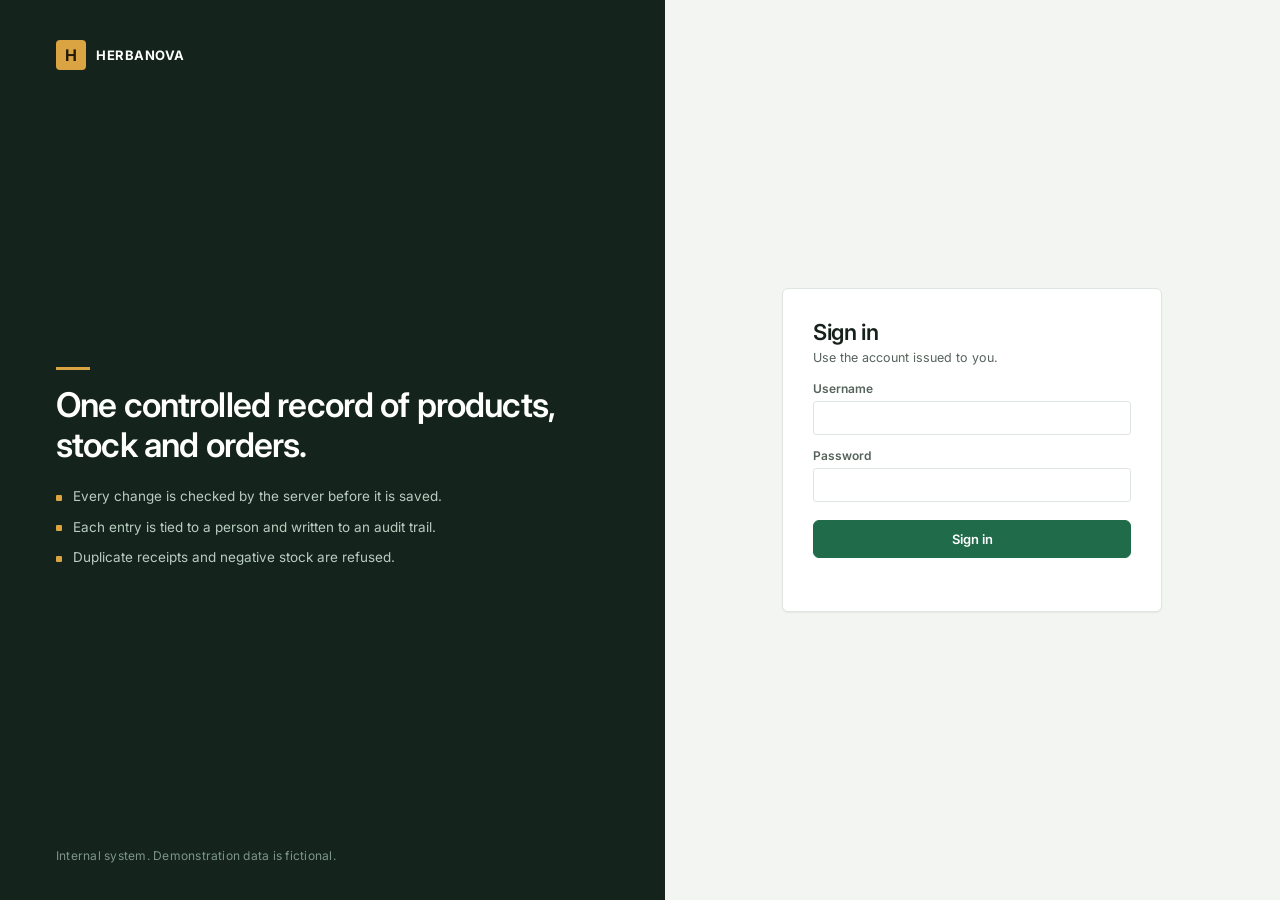
==== commit bbbe0424: "Restyle the interface on the DMS layout and keep the Herbanova palette Audited every screen at deskt" ====
--- a/static/index.html
+++ b/static/index.html
@@ -58,10 +58,50 @@
   </form>
 </section>
 
+<!-- Second factor for Administrator accounts -->
+<section id="totp" class="hide" aria-labelledby="totpTitle">
+  <form class="formbox" id="totpForm" novalidate>
+    <div class="mark"><span class="logo" aria-hidden="true">H</span>HERBANOVA</div>
+    <h2 id="totpTitle">Two-step verification</h2>
+    <p class="sub" id="totpHint">Administrator accounts sign in with a password and a code from Google Authenticator.</p>
+    <div id="totpSetup" class="hide">
+      <div class="note">In Google Authenticator (or any authenticator app), choose <b>Add account</b> and <b>Enter a setup key</b>. Type this key; it is shown once.</div>
+      <label>Setup key</label>
+      <div class="setup-key" id="totpSecret" aria-live="polite"></div>
+      <div class="note">Account <b id="totpAccount"></b> · issuer Herbanova · SHA1 · six digits · 30 seconds.</div>
+    </div>
+    <label for="totpCode" id="totpCodeLabel">Six-digit code from the app</label>
+    <input id="totpCode" name="code" inputmode="numeric" autocomplete="one-time-code" maxlength="12" spellcheck="false">
+    <button class="btn block" id="totpBtn" type="submit">Verify and continue</button>
+    <div class="err" id="totpErr" role="alert"></div>
+    <p class="sub totp-alt"><button class="link-btn" id="totpRecoveryToggle" type="button">Use a recovery code instead</button></p>
+    <p class="sub totp-alt"><button class="link-btn" id="totpOut" type="button">Sign out</button></p>
+  </form>
+  <form class="formbox hide" id="totpRecoveryBox" novalidate>
+    <div class="mark"><span class="logo" aria-hidden="true">H</span>HERBANOVA</div>
+    <h2>Save your recovery codes</h2>
+    <p class="sub">Each code works once if the phone is lost. Keep them somewhere offline; this is the only time they are shown.</p>
+    <div class="codes" id="totpCodes"></div>
+    <button class="btn block" id="totpDone" type="button">I have saved them — continue</button>
+  </form>
+</section>
+
 <!-- App shell -->
 <div id="shell" class="hide">
+  <header class="appbar">
+    <a class="appbar-brand" href="#/dash" aria-label="Herbanova, go to Overview">
+      <span class="logo" aria-hidden="true">H</span><span class="appbar-name">HERBANOVA</span>
+    </a>
+    <button class="appbar-search" type="button" data-act="open-search" aria-label="Search pages and records, keyboard shortcut Control or Command and K">
+      <svg aria-hidden="true" focusable="false" viewBox="0 0 20 20"><circle cx="9" cy="9" r="6"/><path d="m13.5 13.5 4 4"/></svg>
+      <span>Search pages and records</span>
+      <kbd>Ctrl K</kbd>
+    </button>
+    <div class="appbar-tools">
+      <button class="appbar-btn" id="themeToggle" type="button" aria-pressed="false">Dark theme</button>
+    </div>
+  </header>
   <aside class="side">
-    <div class="mark"><span class="logo" aria-hidden="true">H</span>HERBANOVA</div>
     <nav aria-label="Modules">
       <div class="nav-group">
         <a class="nav on" href="#/dash" data-v="dash">Overview</a>
@@ -81,6 +121,7 @@
         <a class="nav" href="#/purchasing" data-v="purchasing">Purchases<span class="count hide" id="poCount"></span></a>
         <a class="nav" href="#/products" data-v="products">Products</a>
         <a class="nav" href="#/inventory" data-v="inventory">Inventory</a>
+        <a class="nav" href="#/foc" data-v="foc">Free samples</a>
         <a class="nav hide" href="#/suppliers" data-v="suppliers" id="navSuppliers">Suppliers</a>
       </div>
       <div class="nav-group">
@@ -101,10 +142,8 @@
     <div class="who">
       <div class="who-id"><b id="who"></b><span class="pill" id="role"></span></div>
       <div class="who-actions">
-        <button class="link-btn" id="themeToggle" type="button" aria-pressed="false">Dark theme</button>
         <button class="link-btn" id="out" type="button">Sign out</button>
       </div>
-      <div class="env" id="env">Demo build</div>
     </div>
   </aside>
 
@@ -124,28 +163,24 @@
           <h1 class="dash-greet" id="dashGreet">Overview</h1>
           <p class="dash-date" id="dashDate"></p>
         </div>
-        <div class="dash-tools">
-          <button class="dash-search" type="button" data-act="open-search" aria-label="Search everything, keyboard shortcut Control or Command and K">
-            <svg aria-hidden="true" focusable="false" viewBox="0 0 20 20"><circle cx="9" cy="9" r="6"/><path d="m13.5 13.5 4 4"/></svg>
-            <span>Search everything</span>
-            <kbd>Ctrl K</kbd>
-          </button>
-          <div class="dash-dates" role="group" aria-label="Date range">
-            <label for="dashFrom">From <input id="dashFrom" type="date" aria-label="From date"></label>
-            <label for="dashTo">To <input id="dashTo" type="date" aria-label="To date"></label>
-          </div>
-          <div class="seg compact" role="group" aria-label="Date presets">
-            <button type="button" data-dash-preset="7d" aria-pressed="false">7D</button>
-            <button type="button" data-dash-preset="30d" aria-pressed="false">30D</button>
-            <button type="button" data-dash-preset="90d" aria-pressed="false">90D</button>
-            <button type="button" data-dash-preset="month" aria-pressed="true">This month</button>
-            <button type="button" data-dash-preset="last_month" aria-pressed="false">Last month</button>
-            <button type="button" data-dash-preset="fy" aria-pressed="false">This FY</button>
-          </div>
-          <button class="btn ghost hide" id="dashReset" data-act="reset-db" type="button">Reset database</button>
-          <button class="btn ghost" id="dashTheme" type="button" aria-pressed="false">Dark theme</button>
+        <div class="dash-actions">
           <a class="btn" id="dashCompare" href="#/compare">MoM &amp; YoY dashboard</a>
         </div>
+      </div>
+      <div class="dash-filters" role="group" aria-label="Dashboard period">
+        <div class="dash-dates">
+          <label for="dashFrom">From <input id="dashFrom" type="date" aria-label="From date"></label>
+          <label for="dashTo">To <input id="dashTo" type="date" aria-label="To date"></label>
+        </div>
+        <div class="seg compact" role="group" aria-label="Date presets">
+          <button type="button" data-dash-preset="7d" aria-pressed="false">7D</button>
+          <button type="button" data-dash-preset="30d" aria-pressed="false">30D</button>
+          <button type="button" data-dash-preset="90d" aria-pressed="false">90D</button>
+          <button type="button" data-dash-preset="month" aria-pressed="true">This month</button>
+          <button type="button" data-dash-preset="last_month" aria-pressed="false">Last month</button>
+          <button type="button" data-dash-preset="fy" aria-pressed="false">This FY</button>
+        </div>
+        <button class="btn ghost sm hide" id="dashReset" data-act="reset-db" type="button">Reset database</button>
       </div>
       <p class="dash-updated" id="dashUpdated">Loading figures…</p>
       <p class="dash-dateerr hide" id="dashDateErr" role="alert"></p>
@@ -175,7 +210,7 @@
 
         <div class="kpis" id="stats"></div>
 
-        <div class="panel flush hide" id="accOverviewPanel">
+        <div class="panel hide" id="accOverviewPanel">
           <div class="panel-h"><h2>Accounts</h2><span class="muted" id="accOverviewNote"></span></div>
           <div class="kpis" id="accOverview"></div>
         </div>
@@ -234,7 +269,7 @@
             <ul class="rows" id="topProducts"></ul>
           </div>
           <div class="panel dash-panel">
-            <div class="panel-h"><h2>Sales by category</h2><span class="muted">Not available</span></div>
+            <div class="panel-h"><h2>Sales by category</h2><span class="muted" id="categoryMeta">As printed on issued invoices</span></div>
             <div id="category"></div>
           </div>
         </div>
@@ -445,7 +480,7 @@
           <input id="pq" type="search" placeholder="Search by SKU or name" aria-label="Search products">
         </div>
         <div class="tw"><table>
-          <thead><tr><th>HSN code</th><th>SKU</th><th>Name</th><th>Pack size</th><th class="n">MRP (₹)</th><th>Status</th><th>Actions</th></tr></thead>
+          <thead><tr><th>HSN code</th><th>SKU</th><th>Name</th><th>Category / brand</th><th>Pack size</th><th class="n">MRP (₹)</th><th class="n">Reorder level</th><th>Status</th><th>Actions</th></tr></thead>
           <tbody id="prows"></tbody>
         </table></div>
         <div class="empty hide" id="pempty"></div>
@@ -467,7 +502,7 @@
           <label class="check"><input type="checkbox" id="sin" checked> Hide empty batches</label>
         </div>
         <div class="tw"><table>
-          <thead><tr><th>Product</th><th>Batch</th><th>Warehouse</th><th>Shelf life</th><th>Owner</th><th class="n">On hand</th></tr></thead>
+          <thead><tr><th>Product</th><th>Batch</th><th>Warehouse</th><th>Shelf life</th><th>Owner</th><th class="n">On hand</th><th class="n">Reorder level</th></tr></thead>
           <tbody id="srows"></tbody>
         </table></div>
         <div class="empty hide" id="sempty"></div>
@@ -588,7 +623,7 @@
       <div class="panel flush">
         <div class="panel-h" style="padding:14px 18px 0"><h2>Credit and debit notes</h2><span class="muted">A note is linked to the invoice it corrects and cannot exceed it. Neither note can be edited after issue.</span></div>
         <div class="tw"><table>
-          <thead><tr><th>Document</th><th>Invoice</th><th>Date</th><th>Kind</th><th class="n">Value (₹)</th><th>Status</th></tr></thead>
+          <thead><tr><th>Document</th><th>Invoice</th><th>Date</th><th>Kind</th><th class="n">Value (₹)</th><th>Status</th><th></th></tr></thead>
           <tbody id="noterows"></tbody>
         </table></div>
         <div class="empty hide" id="noteempty"></div>
@@ -597,10 +632,13 @@
 
     <!-- Accounting and finance -->
     <section id="v-accounts" class="view hide">
+      <nav class="acc-nav" id="accNav" aria-label="Accounting and Finance sections"></nav>
+
       <div class="panel hide" id="accPerfPanel">
         <div class="panel-h"><h2>Accounts performance</h2><span class="muted" id="accPerfNote">Loading figures…</span></div>
         <div class="toolbar">
           <label for="accFrom">From <input id="accFrom" type="date" aria-label="From date"></label>
+          <span class="muted sep" aria-hidden="true">–</span>
           <label for="accTo">To <input id="accTo" type="date" aria-label="To date"></label>
           <select id="accState" aria-label="Filter by buyer state"><option value="">All states</option></select>
           <button class="btn ghost" type="button" data-act="load-acc-report">Refresh</button>
@@ -638,19 +676,18 @@
         <div id="accStates"></div>
       </div>
 
-      <div class="panel flush hide" id="accDrillPanel">
-        <div class="panel-h" style="padding:14px 18px 0"><h2>Receivables by distributor</h2><span class="muted" id="accDrillNote"></span></div>
-        <div id="accDrill"></div>
-      </div>
-
       <div class="panel hide" id="accGapPanel">
-        <div class="panel-h"><h2>Data gaps</h2><span class="muted">What Accounts cannot report yet, and why.</span></div>
+        <div class="panel-h"><h2>Data gaps</h2><span class="muted">What Accounts cannot report yet, and why. Each gap names the missing input, so no figure is guessed.</span></div>
         <div id="accGaps"></div>
       </div>
 
       <div id="accStatements">
-      <div class="panel flush">
+      <div class="panel flush hide" data-acc-sec="receivables">
         <div class="panel-h" style="padding:14px 18px 0"><h2>Receivables</h2><span class="muted" id="recvSub">What distributors still owe on issued invoices.</span></div>
+        <div class="toolbar" style="padding:12px 18px">
+          <button class="btn ghost" type="button" data-act="export-ar">Export CSV</button>
+          <span class="muted">Only invoices with a balance are listed.</span>
+        </div>
         <div class="tw"><table>
           <thead><tr><th>Invoice</th><th>Date</th><th>Distributor</th><th class="n">Value (₹)</th><th class="n">Received (₹)</th><th class="n">Outstanding (₹)</th></tr></thead>
           <tbody id="arows"></tbody>
@@ -658,31 +695,64 @@
         <div class="empty hide" id="aempty"></div>
       </div>
 
-      <div class="panel flush">
+      <div class="panel flush hide" data-acc-sec="receivables-by-distributor">
+        <div class="panel-h" style="padding:14px 18px 0"><h2>Receivables by distributor</h2><span class="muted" id="rbdNote">Choose a From – To date range and click Apply. Opening plus the window's movements equals closing for every party.</span></div>
+        <div class="toolbar" style="padding:12px 18px">
+          <label for="rbdFrom">From <input id="rbdFrom" type="date" aria-label="From date"></label>
+          <span class="muted sep" aria-hidden="true">–</span>
+          <label for="rbdTo">To <input id="rbdTo" type="date" aria-label="To date"></label>
+          <button class="btn ghost" type="button" data-act="load-rbd">Apply</button>
+          <button class="btn ghost" type="button" data-act="export-rbd">Export CSV</button>
+        </div>
+        <p class="err hide" id="rbdErr" role="alert"></p>
+        <div class="tw"><table>
+          <thead><tr><th>Distributor</th><th>State</th><th class="n">Opening (₹)</th><th class="n">Invoiced (₹)</th><th class="n">Credit notes (₹)</th><th class="n">Debit notes (₹)</th><th class="n">Received (₹)</th><th class="n">Closing (₹)</th><th class="n">Overdue (₹)</th><th class="n">Open invoices</th><th></th></tr></thead>
+          <tbody id="rbdRows"></tbody>
+          <tfoot id="rbdFoot"></tfoot>
+        </table></div>
+        <div class="empty hide" id="rbdEmpty"></div>
+        <p class="muted panel-note" id="rbdFootnote"></p>
+      </div>
+
+      <div class="panel flush hide" data-acc-sec="ageing">
         <div class="panel-h" style="padding:14px 18px 0"><h2>Ageing of outstanding invoices</h2><span class="muted" id="ageSub">Days since each invoice date, in 0-30, 31-60, 61-90 and 90+ buckets.</span></div>
-        <div class="toolbar" style="padding:12px 18px 0">
-          <input id="ageAsOf" type="date" aria-label="Ageing as at">
+        <div class="toolbar" style="padding:12px 18px">
+          <label for="ageAsOf">As at <input id="ageAsOf" type="date" aria-label="Ageing as at"></label>
           <button class="btn ghost" type="button" data-act="load-ageing">Rebuild ageing</button>
+          <button class="btn ghost" type="button" data-act="export-ageing">Export CSV</button>
           <span class="muted" id="ageTot"></span>
         </div>
         <div class="tw"><table>
-          <thead><tr><th>Invoice</th><th>Date</th><th>Distributor</th><th class="n">Days</th><th>Bucket</th><th class="n">Outstanding (₹)</th></tr></thead>
+          <thead><tr><th>Invoice</th><th>Date</th><th>Distributor</th><th class="n">Days</th><th>Bucket</th><th>Due date</th><th class="n">Overdue (days)</th><th class="n">Outstanding (₹)</th></tr></thead>
           <tbody id="agerows"></tbody>
         </table></div>
         <div class="empty hide" id="ageempty"></div>
-      </div>
-
-      <div class="panel flush">
+        <p class="muted panel-note" id="ageDue"></p>
+      </div>
+
+      <div class="panel flush hide" data-acc-sec="payables">
         <div class="panel-h" style="padding:14px 18px 0"><h2>Payables</h2><span class="muted" id="paySub">What the business still owes suppliers for goods received.</span></div>
-        <div class="tw"><table>
-          <thead><tr><th>Order</th><th>Supplier</th><th class="n">Received value (₹)</th><th class="n">Paid (₹)</th><th class="n">Outstanding (₹)</th></tr></thead>
+        <div class="toolbar" style="padding:12px 18px">
+          <button class="btn ghost" type="button" data-act="export-ap">Export CSV</button>
+          <span class="muted">Only orders with a balance are listed.</span>
+        </div>
+        <div class="tw"><table>
+          <thead><tr><th>Order</th><th>Supplier</th><th class="n">Received value (₹)</th><th class="n">Paid (₹)</th><th>Due (est.)</th><th class="n">Outstanding (₹)</th></tr></thead>
           <tbody id="payrows"></tbody>
         </table></div>
         <div class="empty hide" id="payempty"></div>
       </div>
 
-      <div class="panel flush">
+      <div class="panel flush hide" data-acc-sec="cash">
         <div class="panel-h" style="padding:14px 18px 0"><h2>Receipts and payments</h2><span class="muted">An entry is never edited: a mistake is corrected by recording the opposite one.</span></div>
+        <div class="toolbar" style="padding:12px 18px">
+          <label for="enFrom">From <input id="enFrom" type="date" aria-label="Entries from"></label>
+          <span class="muted sep" aria-hidden="true">–</span>
+          <label for="enTo">To <input id="enTo" type="date" aria-label="Entries to"></label>
+          <button class="btn ghost" type="button" data-act="load-entries">Apply</button>
+          <button class="btn ghost" type="button" data-act="export-entries">Export CSV</button>
+          <span class="muted">Allocated and unapplied money is shown separately. Leave the dates blank for every entry.</span>
+        </div>
         <div class="tw"><table>
           <thead><tr><th>Entry</th><th>Date</th><th>Kind</th><th>Party</th><th>Against</th><th class="n">Amount (₹)</th><th>Mode</th></tr></thead>
           <tbody id="enrows"></tbody>
@@ -690,12 +760,14 @@
         <div class="empty hide" id="enempty"></div>
       </div>
 
-      <div class="panel flush">
-        <div class="panel-h" style="padding:14px 18px 0"><h2>GST register — outward supplies</h2><span class="muted">From the issued invoices, credit and debit notes. Input tax is not captured yet, and this is not a filing file.</span></div>
-        <div class="toolbar" style="padding:12px 18px 0">
-          <input id="gstFrom" type="date" aria-label="Register from">
-          <input id="gstTo" type="date" aria-label="Register to">
+      <div class="panel flush hide" data-acc-sec="gst-out">
+        <div class="panel-h" style="padding:14px 18px 0"><h2>GST register — outward supplies</h2><span class="muted">From the issued invoices, credit and debit notes. Outward supplies only: input tax and net payable are built from supplier bills in the input register below, and this is not a filing file.</span></div>
+        <div class="toolbar" style="padding:12px 18px">
+          <label for="gstFrom">From <input id="gstFrom" type="date" aria-label="Register from"></label>
+          <span class="muted sep" aria-hidden="true">–</span>
+          <label for="gstTo">To <input id="gstTo" type="date" aria-label="Register to"></label>
           <button class="btn ghost" type="button" data-act="load-gst">Build register</button>
+          <button class="btn ghost" type="button" data-act="export-gst-out">Export CSV</button>
           <span class="muted" id="gstTot"></span>
         </div>
         <div class="tw"><table>
@@ -705,11 +777,72 @@
         <div class="empty hide" id="gstempty"></div>
       </div>
 
-      <div class="panel flush">
+      <div class="panel flush hide" data-acc-sec="gst-in">
+        <div class="panel-h" style="padding:14px 18px 0"><h2>Input GST — supplier bills</h2><span class="muted" id="igSub">Tax the supplier charged, head by head. This is the only source of input credit; payables stay the cost of goods received.</span></div>
+        <div class="toolbar" style="padding:12px 18px">
+          <label for="igFrom">From <input id="igFrom" type="date" aria-label="Supplier bills from"></label>
+          <span class="muted sep" aria-hidden="true">–</span>
+          <label for="igTo">To <input id="igTo" type="date" aria-label="Supplier bills to"></label>
+          <button class="btn ghost" type="button" data-act="load-input-gst">Build input register</button>
+          <button class="btn ghost" type="button" data-act="export-gst-in">Export CSV</button>
+          <button class="btn hide" id="piNewBtn" type="button" data-act="new-purchase-invoice">Capture supplier bill</button>
+          <span class="muted" id="igTot"></span>
+        </div>
+        <div class="tw"><table>
+          <thead><tr><th>Bill</th><th>Date</th><th>Supplier</th><th>Supplier number</th><th class="n">Taxable (₹)</th><th class="n">CGST (₹)</th><th class="n">SGST (₹)</th><th class="n">IGST (₹)</th><th class="n">Cess (₹)</th><th class="n">Total (₹)</th><th>ITC</th><th>Status</th><th></th></tr></thead>
+          <tbody id="igrows"></tbody>
+        </table></div>
+        <div class="empty hide" id="igempty"></div>
+        <p class="muted panel-note" id="igNet"></p>
+      </div>
+
+      <div class="panel flush hide" data-acc-sec="gst-returns">
+        <div class="panel-h" style="padding:14px 18px 0"><h2>GST returns and reconciliation</h2><span class="muted" id="recSub">Compare what the practitioner reported as filed with the registers. The application never files and never reads the portal.</span></div>
+        <div class="toolbar" style="padding:12px 18px">
+          <label for="recYear">Year <input id="recYear" type="number" min="2000" max="2100" step="1" aria-label="Return year"></label>
+          <label for="recMonth">Month <select id="recMonth" aria-label="Return month"></select></label>
+          <button class="btn ghost" type="button" data-act="load-reconciliation">Compare</button>
+          <button class="btn hide" id="grNewBtn" type="button" data-act="new-gst-return">Record filed figures</button>
+          <span class="muted" id="recNote"></span>
+        </div>
+        <div class="tw"><table>
+          <thead><tr><th>Form</th><th>Check</th><th class="n">Filed (₹)</th><th class="n">Computed (₹)</th><th class="n">Difference (₹)</th><th>Result</th></tr></thead>
+          <tbody id="recrows"></tbody>
+        </table></div>
+        <div class="empty hide" id="recempty"></div>
+        <p class="muted panel-note" id="recGap"></p>
+      </div>
+
+      <div class="panel flush hide" data-acc-sec="statutory">
+        <div class="panel-h" style="padding:14px 18px 0"><h2>TDS and statutory dues</h2><span class="muted" id="sdSub">Withheld from supplier bills and approved payroll, less the challans recorded. A deduction is a liability from the month it was withheld.</span></div>
+        <div class="toolbar" style="padding:12px 18px">
+          <label for="sdFrom">From <input id="sdFrom" type="date" aria-label="Statutory dues from"></label>
+          <span class="muted sep" aria-hidden="true">–</span>
+          <label for="sdTo">To <input id="sdTo" type="date" aria-label="Statutory dues to"></label>
+          <button class="btn ghost" type="button" data-act="load-dues">Build dues</button>
+          <button class="btn ghost" type="button" data-act="export-statutory">Export CSV</button>
+          <button class="btn hide" id="chNewBtn" type="button" data-act="new-challan">Record challan</button>
+          <span class="muted" id="sdNote"></span>
+        </div>
+        <div class="tw"><table>
+          <thead><tr><th>Head</th><th class="n">Withheld to date (₹)</th><th class="n">Deposited to date (₹)</th><th class="n">Deposited in window (₹)</th><th class="n">Outstanding (₹)</th><th>State</th></tr></thead>
+          <tbody id="sdrows"></tbody>
+        </table></div>
+        <div class="empty hide" id="sdempty"></div>
+        <div class="tw"><table>
+          <thead><tr><th>Challan</th><th>Head</th><th>Paid on</th><th>Period</th><th>Section</th><th class="n">Amount (₹)</th></tr></thead>
+          <tbody id="chrows"></tbody>
+        </table></div>
+        <div class="empty hide" id="chempty"></div>
+        <p class="muted panel-note" id="sdDetail"></p>
+      </div>
+
+      <div class="panel flush hide" data-acc-sec="trial-balance">
         <div class="panel-h" style="padding:14px 18px 0"><h2>Trial balance</h2><span class="muted">Built from the documents, so both sides must agree. A difference is shown, never hidden.</span></div>
-        <div class="toolbar" style="padding:12px 18px 0">
-          <input id="tbAsOf" type="date" aria-label="Trial balance as at">
+        <div class="toolbar" style="padding:12px 18px">
+          <label for="tbAsOf">As at <input id="tbAsOf" type="date" aria-label="Trial balance as at"></label>
           <button class="btn ghost" type="button" data-act="load-tb">Build trial balance</button>
+          <button class="btn ghost" type="button" data-act="export-tb">Export CSV</button>
           <span class="muted" id="tbBal"></span>
         </div>
         <div class="tw"><table>
@@ -718,6 +851,175 @@
         </table></div>
         <div class="empty hide" id="tbempty"></div>
       </div>
+
+      <div class="panel flush hide" data-acc-sec="ledger-heads">
+        <div class="panel-h" style="padding:14px 18px 0"><h2>Ledger heads</h2><span class="muted" id="ledgerHeadNote">The chart of accounts the stored ledger posts to. A seeded head carries the role that links it to the document trial balance.</span></div>
+        <div class="toolbar" style="padding:12px 18px">
+          <button class="btn ghost" type="button" data-act="load-ledger-heads">Refresh</button>
+          <button class="btn ghost" type="button" data-act="export-ledger-heads">Export CSV</button>
+          <button class="btn ghost hide" id="lhNewBtn" type="button" data-act="new-ledger-head">New head</button>
+          <span class="muted" id="lhTot"></span>
+        </div>
+        <div class="tw"><table>
+          <thead><tr><th>Code</th><th>Head</th><th>Type</th><th>Role</th><th>State</th><th>Note</th><th></th></tr></thead>
+          <tbody id="lhrows"></tbody>
+        </table></div>
+        <div class="empty hide" id="lhempty"></div>
+      </div>
+
+      <div class="panel flush hide" data-acc-sec="openings">
+        <div class="panel-h" style="padding:14px 18px 0"><h2>Opening balances</h2><span class="muted" id="obSub">What the books already held at the start of a financial year. An opening trial balance may be saved unbalanced; the difference is reported, never plugged.</span></div>
+        <div class="toolbar" style="padding:12px 18px">
+          <label for="obFy">Financial year <input id="obFy" type="text" placeholder="2025-26" aria-label="Financial year" size="9"></label>
+          <button class="btn ghost" type="button" data-act="load-openings">Load openings</button>
+          <button class="btn ghost" type="button" data-act="export-openings">Export CSV</button>
+          <span class="muted" id="obNote"></span>
+        </div>
+        <div class="tw"><table>
+          <thead><tr><th>Code</th><th>Head</th><th>Type</th><th class="n">Debit (₹)</th><th class="n">Credit (₹)</th><th>Note</th><th></th></tr></thead>
+          <tbody id="obrows"></tbody>
+        </table></div>
+        <div class="empty hide" id="obempty"></div>
+        <p class="muted panel-note">An opening balance is a statement about the year, not a document dated inside a month, so a month lock does not apply. A closed year refuses the change until the Administrator reopens it.</p>
+      </div>
+
+      <div class="panel flush hide" data-acc-sec="balance-sheet">
+        <div class="panel-h" style="padding:14px 18px 0"><h2>Balance sheet</h2><span class="muted">Openings, posted vouchers and the document trial balance, merged by head. What the records cannot prove is named below, not filled in.</span></div>
+        <div class="toolbar" style="padding:12px 18px">
+          <label for="bsAsOf">As at <input id="bsAsOf" type="date" aria-label="Balance sheet as at"></label>
+          <button class="btn ghost" type="button" data-act="load-bs">Build balance sheet</button>
+          <button class="btn ghost" type="button" data-act="export-balance-sheet">Export CSV</button>
+          <span class="muted" id="bsBal"></span>
+        </div>
+        <p class="muted panel-note" id="bsOpening"></p>
+        <div class="tw"><table>
+          <thead><tr><th>Account</th><th class="n">Opening (₹)</th><th class="n">Vouchers (₹)</th><th class="n">Documents (₹)</th><th class="n">Balance (₹)</th></tr></thead>
+          <tbody id="bsrows"></tbody>
+        </table></div>
+        <div class="empty hide" id="bsempty"></div>
+        <div class="tw"><table>
+          <thead><tr><th>Cash and bank closing</th><th class="n">Balance (₹)</th></tr></thead>
+          <tbody id="bscash"></tbody>
+        </table></div>
+        <div class="panel-note"><b>What this sheet does not claim</b><ul class="gaps" id="bsWarnings"></ul></div>
+      </div>
+
+      <div class="panel flush hide" data-acc-sec="vouchers">
+        <div class="panel-h" style="padding:14px 18px 0"><h2>Vouchers and journal</h2><span class="muted" id="vSub">A voucher is a person's double-entry posting. A draft may be unbalanced while it is typed; it enters the books only when posted, and a posted voucher is corrected by a reversing mirror.</span></div>
+        <div class="toolbar" style="padding:12px 18px">
+          <label for="vFrom">From <input id="vFrom" type="date" aria-label="Vouchers from"></label>
+          <span class="muted sep" aria-hidden="true">–</span>
+          <label for="vTo">To <input id="vTo" type="date" aria-label="Vouchers to"></label>
+          <label for="vStatus">Status <select id="vStatus" aria-label="Voucher status">
+            <option value="">All states</option><option value="draft">Draft</option>
+            <option value="posted">Posted</option><option value="reversed">Reversed</option>
+          </select></label>
+          <button class="btn ghost" type="button" data-act="load-vouchers">Refresh</button>
+          <button class="btn ghost" type="button" data-act="export-vouchers">Export CSV</button>
+          <button class="btn ghost hide" id="vNewBtn" type="button" data-act="new-voucher">New voucher</button>
+          <span class="muted" id="vNote"></span>
+        </div>
+        <div class="tw"><table>
+          <thead><tr><th>Number</th><th>Date</th><th>Type</th><th>Narration</th><th class="n">Debit (₹)</th><th class="n">Credit (₹)</th><th>State</th><th></th></tr></thead>
+          <tbody id="vrows"></tbody>
+        </table></div>
+        <div class="empty hide" id="vempty"></div>
+      </div>
+
+      <div class="panel flush hide" data-acc-sec="day-book">
+        <div class="panel-h" style="padding:14px 18px 0"><h2>Day book</h2><span class="muted">Posted vouchers in date order. A reversed voucher and its mirror both stay, so the trail is never erased.</span></div>
+        <div class="toolbar" style="padding:12px 18px">
+          <label for="dbFrom">From <input id="dbFrom" type="date" aria-label="Day book from"></label>
+          <span class="muted sep" aria-hidden="true">–</span>
+          <label for="dbTo">To <input id="dbTo" type="date" aria-label="Day book to"></label>
+          <button class="btn ghost" type="button" data-act="load-daybook">Build day book</button>
+          <button class="btn ghost" type="button" data-act="export-daybook">Export CSV</button>
+          <span class="muted" id="dbNote"></span>
+        </div>
+        <div class="tw"><table>
+          <thead><tr><th>Date</th><th>Number</th><th>Type</th><th>Narration</th><th class="n">Debit (₹)</th><th class="n">Credit (₹)</th><th>State</th><th></th></tr></thead>
+          <tbody id="dbrows"></tbody>
+        </table></div>
+        <div class="empty hide" id="dbempty"></div>
+      </div>
+
+      <div class="panel flush hide" data-acc-sec="bank">
+        <div class="panel-h" style="padding:14px 18px 0"><h2>Bank reconciliation</h2><span class="muted" id="bankSub">A captured bank statement beside the book. Each line is matched to one receipt, payment or posted voucher line; the proof keeps the opening difference apart from the closing difference.</span></div>
+        <div class="toolbar" style="padding:12px 18px">
+          <button class="btn ghost" type="button" data-act="load-bank-statements">Refresh</button>
+          <button class="btn ghost" type="button" data-act="export-bank">Export CSV</button>
+          <button class="btn ghost hide" id="bankNewBtn" type="button" data-act="new-bank-statement">New statement</button>
+          <span class="muted" id="bankNote"></span>
+        </div>
+        <div class="tw"><table>
+          <thead><tr><th>Bank head</th><th>Period</th><th class="n">Opening (₹)</th><th class="n">Closing (₹)</th><th class="n">Lines</th><th class="n">Matched</th><th></th></tr></thead>
+          <tbody id="bankStatements"></tbody>
+        </table></div>
+        <div class="empty hide" id="bankEmpty"></div>
+        <div id="bankDetail"></div>
+      </div>
+
+      <div class="panel flush hide" data-acc-sec="years">
+        <div class="panel-h" style="padding:14px 18px 0"><h2>Financial years</h2><span class="muted" id="fySub">April to March. Closing a year refuses every dated document inside it until the Administrator reopens it.</span></div>
+        <div class="toolbar" style="padding:12px 18px">
+          <button class="btn ghost" type="button" data-act="periods-refresh">Refresh</button>
+          <button class="btn ghost" type="button" data-act="export-years">Export CSV</button>
+          <span class="muted" id="periodNote"></span>
+        </div>
+        <div class="tw"><table>
+          <thead><tr><th>Financial year</th><th>From</th><th>To</th><th>State</th><th>Closed by</th><th>Reason</th><th></th></tr></thead>
+          <tbody id="fyrows"></tbody>
+        </table></div>
+        <div class="empty hide" id="fyempty"></div>
+      </div>
+
+      <div class="panel flush hide" data-acc-sec="locks">
+        <div class="panel-h" style="padding:14px 18px 0"><h2>Accounting month locks</h2><span class="muted">A locked month refuses expenses, receipts, payments, notes, dispatches and cost corrections dated in it.</span></div>
+        <div class="toolbar" style="padding:12px 18px">
+          <label for="lockMonth">Month <input id="lockMonth" type="month" aria-label="Month to lock"></label>
+          <button class="btn ghost hide" id="lockMonthBtn" type="button" data-act="lock-month">Lock month</button>
+          <button class="btn ghost" type="button" data-act="export-locks">Export CSV</button>
+          <span class="muted" id="lockNote"></span>
+        </div>
+        <div class="tw"><table>
+          <thead><tr><th>Month</th><th>State</th><th>Reason</th><th>Locked by</th><th></th></tr></thead>
+          <tbody id="lockrows"></tbody>
+        </table></div>
+        <div class="empty hide" id="lockempty"></div>
+      </div>
+      </div>
+    </section>
+
+    <!-- Free samples (FOC) -->
+    <section id="v-foc" class="view hide">
+      <div class="panel" id="focPanel">
+        <div class="panel-h"><h2>Free samples (FOC)</h2><span class="muted" id="focNote"></span></div>
+        <div class="toolbar">
+          <button class="btn ghost" type="button" data-act="foc-refresh">Refresh</button>
+          <button class="btn ghost" type="button" data-act="foc-export-stock">Export stock CSV</button>
+          <button class="btn ghost" type="button" data-act="foc-export-notes">Export notes CSV</button>
+          <button class="btn hide" id="focNewBtn" type="button" data-act="new-foc">New free-sample note</button>
+        </div>
+        <p class="err hide" id="focErr" role="alert"></p>
+        <p class="muted panel-note">Free stock is held apart from purchased stock, so a zero-rate sample never changes the weighted average. A note names one recipient and carries no invoice, revenue or GST. It needs a second Administrator to approve.</p>
+      </div>
+
+      <div class="panel flush">
+        <div class="panel-h" style="padding:14px 18px 0"><h2>FOC on hand</h2><span class="muted">Known free stock, separate from costed stock.</span></div>
+        <div class="tw"><table>
+          <thead><tr><th>SKU</th><th>Product</th><th class="n">On hand</th><th class="n">FOC</th><th class="n">Costed</th><th class="n">Average cost (₹)</th></tr></thead>
+          <tbody id="focStockRows"></tbody>
+        </table></div>
+        <div class="empty hide" id="focStockEmpty"></div>
+      </div>
+
+      <div class="panel flush">
+        <div class="panel-h" style="padding:14px 18px 0"><h2>Free-sample notes</h2><span class="muted">One recipient per note; the quantity never reaches revenue.</span></div>
+        <div class="tw"><table>
+          <thead><tr><th>Number</th><th>Date</th><th>Recipient</th><th>Warehouse</th><th>Reason</th><th class="n">Qty</th><th class="n">Notional (₹)</th><th>Status</th><th></th></tr></thead>
+          <tbody id="focNoteRows"></tbody>
+        </table></div>
+        <div class="empty hide" id="focNoteEmpty"></div>
       </div>
     </section>
 
@@ -726,6 +1028,11 @@
       <div class="panel" id="expPanel">
         <div class="panel-h"><h2>Expenses</h2><span class="muted" id="expSettingsNote"></span></div>
         <div class="toolbar">
+          <input id="expq" type="search" placeholder="Search reference or note" aria-label="Search expenses">
+          <select id="expHead" aria-label="Filter by expense head"><option value="">All heads</option></select>
+          <label for="expFrom">From <input id="expFrom" type="date" aria-label="Expenses from"></label>
+          <span class="muted sep" aria-hidden="true">–</span>
+          <label for="expTo">To <input id="expTo" type="date" aria-label="Expenses to"></label>
           <div class="seg compact" role="group" aria-label="Filter expenses by status">
             <button type="button" data-exp-status="" aria-pressed="true">All</button>
             <button type="button" data-exp-status="pending_approval" aria-pressed="false">Waiting</button>
@@ -733,8 +1040,6 @@
             <button type="button" data-exp-status="reversed" aria-pressed="false">Reversed</button>
             <button type="button" data-exp-status="rejected" aria-pressed="false">Rejected</button>
           </div>
-          <select id="expHead" aria-label="Filter by expense head"><option value="">All heads</option></select>
-          <input id="expq" type="search" placeholder="Search reference or note" aria-label="Search expenses">
           <button class="btn ghost" type="button" data-act="exp-refresh">Refresh</button>
           <button class="btn ghost hide" id="expHeadsBtn" type="button" data-act="exp-heads">Expense heads</button>
           <button class="btn ghost hide" id="expSettingsBtn" type="button" data-act="exp-settings">Settings</button>
@@ -746,7 +1051,7 @@
 
       <div class="panel flush">
         <div class="tw"><table>
-          <thead><tr><th>Number</th><th>Date</th><th>Head</th><th class="n">Amount (â‚¹)</th><th class="n">GST (â‚¹)</th><th class="n">Cost in P&amp;L (â‚¹)</th><th>Status</th><th>Paid by</th><th>Note</th><th></th></tr></thead>
+          <thead><tr><th>Number</th><th>Date</th><th>Head</th><th class="n">Amount (₹)</th><th class="n">GST (₹)</th><th class="n">Cost in P&amp;L (₹)</th><th>Status</th><th>Paid by</th><th>Note</th><th></th></tr></thead>
           <tbody id="expRows"></tbody>
         </table></div>
         <div class="empty hide" id="expEmpty"></div>
@@ -980,9 +1285,9 @@
         </div>
         <div class="toolbar hr-saved">
           <select id="hrSaved" aria-label="Saved filters"><option value="">Saved filters</option></select>
-          <button class="btn ghost sm" type="button" data-act="hr-filter-apply">Apply</button>
-          <button class="btn ghost sm" type="button" data-act="hr-filter-save">Save current</button>
-          <button class="btn ghost sm" type="button" data-act="hr-filter-delete">Delete</button>
+          <button class="btn ghost" type="button" data-act="hr-filter-apply">Apply</button>
+          <button class="btn ghost" type="button" data-act="hr-filter-save">Save current</button>
+          <button class="btn ghost" type="button" data-act="hr-filter-delete">Delete</button>
         </div>
         <div id="hrSavedBox"></div>
         <div class="tw"><table>
@@ -1001,7 +1306,8 @@
           <button class="btn ghost" type="button" data-act="hr-od">On duty</button>
           <button class="btn ghost hide" type="button" data-act="hr-payroll">Payroll</button>
           <button class="btn ghost hide" type="button" data-act="hr-shifts">Shift settings</button>
-          <button class="btn ghost hide" type="button" data-act="hr-sites">Branches, offices &amp; attendance policy</button>
+          <button class="btn ghost hide" type="button" data-act="hr-sites">Branches &amp; locations</button>
+          <button class="btn ghost hide" type="button" data-act="hr-masters">HR masters</button>
           <button class="btn ghost hide" type="button" data-act="hr-reports">HR reports</button>
           <button class="btn ghost hide" type="button" data-act="hr-notices">Announcements</button>
           <button class="btn ghost hide" type="button" data-act="hr-locks">Period locks</button>
@@ -1066,8 +1372,9 @@
         <div class="seg compact" role="group" aria-label="Choose a report" id="rpTabs"></div>
         <p class="sub" id="rpDesc" style="margin:10px 0 0"></p>
         <div class="toolbar hide" id="rpPeriod" style="margin-top:12px;padding:0">
-          <label for="rpFrom" style="margin:0">From</label><input id="rpFrom" type="date" style="max-width:160px">
-          <label for="rpTo" style="margin:0">To</label><input id="rpTo" type="date" style="max-width:160px">
+          <label for="rpFrom">From <input id="rpFrom" type="date" aria-label="Report from"></label>
+          <span class="muted sep" aria-hidden="true">–</span>
+          <label for="rpTo">To <input id="rpTo" type="date" aria-label="Report to"></label>
           <div class="seg compact" role="group" aria-label="Quick periods">
             <button type="button" data-rpp="all" aria-pressed="true">All time</button>
             <button type="button" data-rpp="month" aria-pressed="false">This month</button>
@@ -1150,8 +1457,9 @@
         <div class="toolbar">
           <select id="audAction" aria-label="Filter by action"><option value="">All actions</option></select>
           <select id="audActor" aria-label="Filter by user"><option value="">All users</option></select>
-          <label for="audFrom" style="margin:0">From</label><input id="audFrom" type="date" style="max-width:150px">
-          <label for="audTo" style="margin:0">To</label><input id="audTo" type="date" style="max-width:150px">
+          <label for="audFrom">From <input id="audFrom" type="date" aria-label="Audit from"></label>
+          <span class="muted sep" aria-hidden="true">–</span>
+          <label for="audTo">To <input id="audTo" type="date" aria-label="Audit to"></label>
           <span class="muted" id="audNote"></span>
           <a class="link-btn hide" id="audExport" href="/api/audit/export" download>Download CSV</a>
         </div>
@@ -1216,7 +1524,7 @@
               <option value="skipped">Skipped</option>
             </select>
             <select id="srLogPack" aria-label="Filter by report pack"><option value="">All packs</option></select>
-            <button class="btn ghost sm" data-act="sr-refresh-log" type="button">Refresh</button>
+            <button class="btn ghost" data-act="sr-refresh-log" type="button">Refresh</button>
             <span class="muted" id="srLogNote"></span>
           </div>
           <div class="tw"><table>
@@ -1228,6 +1536,13 @@
       </section>
     </section>
   </main>
+
+  <footer class="statusbar">
+    <span class="statusbar-mark" aria-hidden="true"></span>
+    <span>Every figure is counted by the server</span>
+    <span class="statusbar-sp"></span>
+    <span id="env">Demo build</span>
+  </footer>
 </div>
 
 <div id="scrim" class="hide"></div>
--- a/static/css/styles.css
+++ b/static/css/styles.css
@@ -1,162 +1,209 @@
 /* HERBANOVA Business Control - interface styles
-   Palette: forest (chrome), moss (actions), turmeric (single accent), cool paper (background).
-   Type: Inter throughout, with a compact display scale for figures and titles. */
+   Design system: forest chrome, moss action, one turmeric accent, cool paper.
+   Dense operational layout: 44 px application bar, 232 px module rail, tinted
+   filter bands, zebra data grids, 4/8 spacing, 3-6 px radii, pill primary
+   actions. One type family (Inter). Two themes. */
 
 :root{
-  --forest:#14231b; --forest-2:#223c2d; --forest-3:#2f5540;
+  /* Chrome */
+  --forest:#14231b; --forest-2:#1e3527; --forest-3:#2f5540;
   --moss:#1F6B4A; --moss-d:#175539; --moss-t:#e5f1e9;
   --turmeric:#d9a441;
-  --paper:#f4f6f3; --surface:#fff; --wash:#f8faf7;
-  --ink:#16211b; --mute:#56635b; --faint:#8a9890;
-  --line:#e2e8e4; --line-2:#eef2ef;
+  /* Surfaces */
+  --paper:#f3f5f2; --surface:#fff; --wash:#f7f9f6;
+  --head:#e8ede9; --zebra:#f6f8f5; --hl:#edf3ee;
+  /* Text */
+  --ink:#16211b; --ink-2:#38463d; --mute:#56635b; --faint:#66736b;
+  --line:#dfe6e0; --line-2:#ecf1ec;
+  /* Status */
   --ok:#1b7443; --ok-bg:#ddf1e5;
   --warn:#8a5a00; --warn-bg:#fdf1d8;
   --bad:#b3261e; --bad-bg:#fde3e1;
   --off:#5a6a60; --off-bg:#eaefec;
-  --r:14px; --r-s:9px;
+  /* Geometry: 4/8 scale, crisp radii */
+  --r-xs:3px; --r-s:4px; --r:6px; --r-l:10px;
   --serif:"Inter",system-ui,-apple-system,"Segoe UI",Roboto,sans-serif;
   --sans:"Inter",system-ui,-apple-system,"Segoe UI",Roboto,sans-serif;
-  --side:240px;
-  --shadow:0 1px 2px rgba(16,35,25,.05);
-  --shadow-2:0 16px 40px rgba(16,35,25,.12);
+  --side:232px; --bar:44px; --status:26px;
+  --shadow:0 1px 2px rgba(16,35,25,.06);
+  --shadow-2:0 18px 44px rgba(9,24,17,.2);
+  --ease:cubic-bezier(.2,.7,.3,1);
 }
 *{box-sizing:border-box}
 html,body{height:100%}
-body{margin:0;font:14.5px/1.5 var(--sans);background:var(--paper);color:var(--ink);-webkit-font-smoothing:antialiased}
-button,input,select{font:inherit;color:inherit}
+body{margin:0;font:13.5px/1.45 var(--sans);background:var(--paper);color:var(--ink);-webkit-font-smoothing:antialiased;text-rendering:optimizeLegibility}
+button,input,select,textarea{font:inherit;color:inherit}
 h1,h2,h3,p,ul{margin:0}
 ul{padding:0;list-style:none}
 a{color:inherit}
 ::selection{background:var(--moss-t);color:var(--ink)}
 .hide{display:none!important}
-.muted{color:var(--mute);font-size:13px}
-:focus-visible{outline:2px solid var(--turmeric);outline-offset:2px}
+.muted{color:var(--mute);font-size:12.5px}
+:focus-visible{outline:2px solid var(--moss);outline-offset:2px}
 .num,td.n,th.n{font-variant-numeric:tabular-nums}
 
 /* ---------- forms and buttons ---------- */
-label{display:block;font-size:13px;font-weight:600;margin:14px 0 5px}
-input,select,textarea{width:100%;padding:9px 11px;border:1px solid var(--line);border-radius:var(--r-s);background:#fff;min-height:38px}
-textarea{min-height:110px;font:inherit;color:inherit;resize:vertical;line-height:1.5}
+label{display:block;font-size:12px;font-weight:600;margin:12px 0 4px;color:var(--mute)}
+input,select,textarea{width:100%;padding:6px 9px;border:1px solid var(--line);border-radius:var(--r-xs);background:var(--surface);min-height:34px;transition:border-color .15s ease,box-shadow .15s ease}
+textarea{min-height:104px;font:inherit;color:inherit;resize:vertical;line-height:1.5}
 input::placeholder,textarea::placeholder{color:var(--faint)}
-input:hover,select:hover,textarea:hover{border-color:#bccabf}
-input:focus,select:focus,textarea:focus{border-color:var(--moss);outline:2px solid var(--moss-t);outline-offset:0}
+input:hover,select:hover,textarea:hover{border-color:#b9c8bd}
+input:focus,select:focus,textarea:focus{border-color:var(--moss);outline:2px solid var(--moss-t);outline-offset:0;box-shadow:0 0 0 1px var(--moss)}
 input[type=checkbox]{width:auto;min-height:0;accent-color:var(--moss)}
 input[type=search]{-webkit-appearance:none;appearance:none}
-.check{display:flex;align-items:center;gap:8px;font-weight:500;margin:0;white-space:nowrap}
-.help{font-size:12.5px;color:var(--mute);margin-top:4px}
-.err{color:var(--bad);font-size:13px;min-height:20px;margin-top:10px}
-
-.btn{display:inline-flex;align-items:center;justify-content:center;gap:8px;padding:9px 16px;min-height:40px;border:1px solid var(--moss);border-radius:10px;background:var(--moss);color:#fff;font-weight:600;cursor:pointer;text-decoration:none;white-space:nowrap}
+.check{display:flex;align-items:center;gap:7px;font-weight:500;margin:0;white-space:nowrap;color:var(--ink)}
+.help{font-size:12px;color:var(--mute);margin-top:4px}
+.err{color:var(--bad);font-size:12.5px;min-height:19px;margin-top:8px}
+
+.btn{display:inline-flex;align-items:center;justify-content:center;gap:7px;padding:6px 16px;min-height:34px;border:1px solid var(--moss);border-radius:16px;background:var(--moss);color:#fff;font-size:13px;font-weight:600;cursor:pointer;text-decoration:none;white-space:nowrap;transition:background .15s ease,border-color .15s ease}
 .btn:hover{background:var(--moss-d);border-color:var(--moss-d)}
+.btn:active{background:#124430;border-color:#124430}
 .btn:disabled{opacity:.55;cursor:default}
-.btn.ghost{background:#fff;color:var(--ink);border-color:var(--line)}
-.btn.ghost:hover{background:var(--wash);border-color:#bccabf}
-.btn.sm{padding:5px 12px;min-height:32px;font-size:13px}
+.btn.ghost{background:var(--surface);color:var(--ink);border-color:var(--line)}
+.btn.ghost:hover{background:var(--wash);border-color:#b9c8bd}
+.btn.sm{padding:3px 10px;min-height:27px;font-size:12.5px;border-radius:6px}
 .btn.danger{background:var(--bad);border-color:var(--bad)}
 .btn.danger:hover{background:#932a20;border-color:#932a20}
-.btn.block{width:100%;margin-top:20px}
+.btn.block{width:100%;margin-top:18px;border-radius:6px;min-height:38px}
 .link-btn{border:0;background:none;padding:0;color:var(--moss);font-weight:600;cursor:pointer;text-decoration:underline;text-underline-offset:3px;text-decoration-color:#9fc2ae}
 .link-btn:hover{color:var(--moss-d);text-decoration-color:currentColor}
 
 /* ---------- sign in ---------- */
-#login{min-height:100%;display:grid;grid-template-columns:minmax(0,1.15fr) minmax(0,1fr)}
-.brand{background:radial-gradient(120% 90% at 12% 0%,#1d3f2f 0%,var(--forest) 58%);color:#fff;padding:56px 64px;display:flex;flex-direction:column;justify-content:space-between;gap:48px}
-.brand h1{font:600 clamp(30px,3.6vw,46px)/1.12 var(--serif);letter-spacing:-.015em;max-width:14em;margin-bottom:28px}
-.assure{display:grid;gap:12px;max-width:30em;color:#bcd0c4}
-.assure li{padding-left:18px;position:relative}
-.assure li::before{content:"";position:absolute;left:0;top:.62em;width:7px;height:7px;border-radius:50%;background:var(--turmeric)}
-.brand small{color:#86a091}
-.formside{display:grid;place-items:center;padding:32px;background:var(--surface)}
-.formbox{width:100%;max-width:360px}
-.formbox h2{font:600 28px/1.2 var(--serif);letter-spacing:-.01em}
-.formbox .sub{color:var(--mute);margin:4px 0 14px}
-#mustChange{min-height:100%;display:grid;place-items:center;padding:32px;background:var(--surface)}
-#mustChange .mark{margin-bottom:22px}
-.mark{display:flex;gap:10px;align-items:center;font-weight:700;letter-spacing:.02em}
-.logo{width:32px;height:32px;border-radius:8px;background:var(--turmeric);display:grid;place-items:center;color:var(--forest);font:600 18px var(--serif)}
+#login{min-height:100vh;display:grid;grid-template-columns:minmax(0,1.08fr) minmax(0,1fr);background:var(--paper)}
+.brand{background:var(--forest);color:#fff;padding:40px 56px 36px;display:flex;flex-direction:column;justify-content:space-between;gap:36px}
+.brand h1{font:600 clamp(27px,3vw,34px)/1.18 var(--serif);letter-spacing:-.025em;max-width:15em;margin:0 0 22px;padding-top:18px;position:relative}
+.brand h1::before{content:"";position:absolute;top:0;left:0;width:34px;height:3px;background:var(--turmeric)}
+.assure{display:grid;gap:11px;max-width:31em;color:#b9cdc1;font-size:13.5px}
+.assure li{padding-left:17px;position:relative}
+.assure li::before{content:"";position:absolute;left:0;top:.58em;width:6px;height:6px;border-radius:1px;background:var(--turmeric)}
+.brand small{color:#7d9689;font-size:12px;letter-spacing:.02em}
+.formside{display:grid;place-items:center;padding:40px 28px}
+#login .formbox{width:100%;max-width:380px;background:var(--surface);border:1px solid var(--line);border-radius:var(--r);padding:30px 30px 26px;box-shadow:var(--shadow)}
+#login .mark{margin-bottom:18px}
+.formbox h2{font:600 22px/1.2 var(--serif);letter-spacing:-.02em}
+.formbox .sub{color:var(--mute);margin:4px 0 8px;font-size:12.5px;line-height:1.5}
+#mustChange{min-height:100vh;display:grid;place-items:center;padding:32px 20px;background:var(--paper)}
+#mustChange .formbox{width:100%;max-width:400px;background:var(--surface);border:1px solid var(--line);border-radius:var(--r);padding:30px 30px 26px;box-shadow:var(--shadow)}
+#mustChange .mark{margin-bottom:16px}
+.mark{display:flex;gap:10px;align-items:center;font-weight:700;letter-spacing:.04em;font-size:13px}
+.logo{width:30px;height:30px;border-radius:4px;background:var(--turmeric);display:grid;place-items:center;color:#241a06;font:700 16px var(--serif)}
 
 /* ---------- shell ---------- */
-#shell{display:grid;grid-template-columns:var(--side) minmax(0,1fr);min-height:100%;min-width:0}
-.side{min-width:0;background:var(--forest);color:#c9d6ce;padding:20px 12px 14px;display:flex;flex-direction:column;gap:2px;position:sticky;top:0;height:100vh;overflow:hidden}
-.side .mark{color:#fff;padding:0 10px 16px;font-size:17px;letter-spacing:.06em;flex:none}
-.logo{border-radius:9px;background:var(--turmeric);color:#241a06}
+#shell{display:grid;grid-template-columns:var(--side) minmax(0,1fr);grid-template-rows:var(--bar) minmax(0,1fr) var(--status);min-height:100vh;min-width:0;background:var(--paper)}
+
+/* Application bar: identity, global search, theme */
+.appbar{grid-column:1/-1;grid-row:1;position:sticky;top:0;z-index:22;height:var(--bar);display:flex;align-items:center;gap:14px;padding:0 14px;background:var(--forest);color:#fff;border-bottom:1px solid rgba(255,255,255,.07)}
+.appbar-brand{display:flex;align-items:center;gap:9px;color:#fff;text-decoration:none;font-weight:700;letter-spacing:.09em;font-size:13.5px;flex:none;border-radius:4px}
+.appbar-brand .logo{width:26px;height:26px;border-radius:4px;font-size:14px}
+.appbar-search{display:flex;align-items:center;gap:8px;height:28px;padding:0 8px;min-width:0;width:300px;max-width:34vw;border:1px solid rgba(255,255,255,.16);background:rgba(255,255,255,.09);color:#d9e4dd;border-radius:var(--r-xs);font-size:12.5px;cursor:pointer;transition:background .15s ease,border-color .15s ease}
+.appbar-search:hover{background:rgba(255,255,255,.16);border-color:rgba(255,255,255,.26)}
+.appbar-search svg{width:15px;height:15px;flex:none;fill:none;stroke:currentColor;stroke-width:1.7;stroke-linecap:round}
+.appbar-search span{flex:1;text-align:left;overflow:hidden;text-overflow:ellipsis;white-space:nowrap}
+.appbar-search kbd{font:600 10.5px var(--sans);border:1px solid rgba(255,255,255,.22);border-radius:2px;padding:1px 5px;color:#c8d6ce;white-space:nowrap}
+.appbar-tools{margin-left:auto;display:flex;align-items:center;gap:6px}
+.appbar-btn{border:1px solid rgba(255,255,255,.18);background:transparent;color:#e4ece7;border-radius:16px;padding:3px 11px;font-size:12px;font-weight:600;cursor:pointer;white-space:nowrap;transition:background .15s ease,border-color .15s ease}
+.appbar-btn:hover{background:rgba(255,255,255,.12);border-color:rgba(255,255,255,.3)}
+.appbar :focus-visible{outline-color:var(--turmeric);outline-offset:2px}
+.side :focus-visible{outline-color:var(--turmeric);outline-offset:-2px}
+
+/* Module rail */
+.side{grid-column:1;grid-row:2;min-width:0;background:var(--forest);color:#c5d2ca;padding:10px 10px 12px;display:flex;flex-direction:column;gap:2px;position:sticky;top:var(--bar);height:calc(100vh - var(--bar) - var(--status));overflow:hidden;border-right:1px solid rgba(0,0,0,.18)}
 .side nav{display:grid;align-content:start;grid-auto-rows:max-content;gap:1px;flex:1 1 auto;min-height:0;min-width:0;overflow-y:auto;overscroll-behavior:contain;scrollbar-width:thin;scrollbar-color:#33513f transparent;padding-right:2px}
 .nav-group{display:grid;gap:1px}
-.nav-grp{margin:0;padding:14px 10px 4px;font-size:10.5px;font-weight:600;text-transform:uppercase;letter-spacing:.09em;color:#8fa398}
-.nav{display:flex;align-items:center;gap:10px;min-height:40px;padding:8px 10px;border-radius:9px;color:inherit;text-decoration:none;font-size:13.5px;font-weight:500;position:relative}
-.nav svg{width:18px;height:18px;flex:none;fill:none;stroke:currentColor;stroke-width:1.5;stroke-linecap:round;stroke-linejoin:round;opacity:.85}
+.nav-grp{margin:0;padding:12px 10px 4px;font-size:10px;font-weight:700;text-transform:uppercase;letter-spacing:.1em;color:#7f9689}
+.nav{display:flex;align-items:center;gap:9px;min-height:32px;padding:5px 10px;border-radius:var(--r-xs);color:inherit;text-decoration:none;font-size:13px;font-weight:500;position:relative}
+.nav svg{width:16px;height:16px;flex:none;fill:none;stroke:currentColor;stroke-width:1.5;stroke-linecap:round;stroke-linejoin:round;opacity:.85}
 a.nav:hover{background:rgba(255,255,255,.07);color:#fff}
-.nav.on{background:var(--forest-2);color:#fff;font-weight:600}
-.nav.off{color:#7f9a8b;cursor:default}
-.count{margin-left:auto;min-width:20px;background:var(--turmeric);color:#241a06;border-radius:99px;padding:0 7px;font-size:11.5px;font-weight:700;line-height:20px;text-align:center}
-.soon-h{margin:22px 10px 4px;font-size:12.5px;color:#7f9a8b}
+.nav.on{background:rgba(255,255,255,.09);color:#fff;font-weight:600;box-shadow:inset 3px 0 0 var(--turmeric)}
+.nav.off{color:#7a9184;cursor:default}
+.count{margin-left:auto;min-width:19px;background:var(--turmeric);color:#241a06;border-radius:99px;padding:0 6px;font-size:11px;font-weight:700;line-height:18px;text-align:center}
+.soon-h{margin:18px 10px 4px;font-size:12px;color:#7a9184}
 .soon{display:grid;gap:0}
-.soon .nav{padding-left:39px}
-.who{margin-top:0;flex:none;padding:14px 10px 0;border-top:1px solid rgba(255,255,255,.1);display:grid;gap:7px}
-.who-id{display:flex;gap:8px;align-items:center;flex-wrap:wrap;color:#fff}
-.who .link-btn{color:#9fc7b0;text-align:left;justify-self:start;text-decoration-color:#4d7d65}
+.soon .nav{padding-left:34px}
+.who{flex:none;padding:12px 8px 0;border-top:1px solid rgba(255,255,255,.1);display:grid;gap:6px}
+.who-id{display:flex;gap:7px;align-items:center;flex-wrap:wrap;color:#fff;font-size:13px}
+.who .link-btn{color:#9fc7b0;text-align:left;justify-self:start;text-decoration-color:#4d7d65;font-size:12px}
 .who .link-btn:hover{color:#fff}
 .who-actions{display:flex;gap:14px;flex-wrap:wrap;align-items:center}
-.env{font-size:12px;color:#7f9a8b}
-.pill{background:var(--forest-3);color:#d6e9de;border-radius:99px;padding:1px 10px;font-weight:600;font-size:12px}
-
-.main{min-width:0;padding:28px 34px 56px;max-width:1320px}
+.env{font-size:11.5px;color:#7a9184}
+.pill{background:var(--forest-3);color:#d6e9de;border-radius:99px;padding:1px 9px;font-weight:600;font-size:11px}
+
+/* Status strip */
+.statusbar{grid-column:1/-1;grid-row:3;position:sticky;bottom:0;z-index:16;height:var(--status);display:flex;align-items:center;gap:8px;padding:0 14px;background:var(--head);border-top:1px solid var(--line);color:var(--mute);font-size:11.5px;white-space:nowrap;overflow:hidden}
+.statusbar-sp{flex:1}
+.statusbar-mark{width:6px;height:6px;border-radius:50%;background:var(--moss);flex:none}
+
+.main{grid-column:2;grid-row:2;min-width:0;padding:20px 24px 44px;max-width:1560px}
 #shell[data-view="dash"] .page-head{display:none}
-.page-head{display:flex;justify-content:space-between;align-items:flex-end;gap:20px;margin-bottom:22px;flex-wrap:wrap}
-.page-head h1{font:600 29px/1.15 var(--serif);letter-spacing:-.02em}
-.page-head p{color:var(--mute);margin-top:5px;max-width:46em;font-size:13.5px}
-.head-actions{display:flex;gap:10px}
-.view{display:grid;gap:18px}
+.page-head{display:flex;justify-content:space-between;align-items:flex-end;gap:20px;margin-bottom:16px;padding-bottom:12px;border-bottom:1px solid var(--line);flex-wrap:wrap}
+.page-head h1{font:600 22px/1.2 var(--serif);letter-spacing:-.025em}
+.page-head p{color:var(--mute);margin-top:3px;max-width:82ch;font-size:12.5px;line-height:1.5}
+.head-actions{display:flex;gap:8px;flex-wrap:wrap}
+.view{display:grid;gap:14px}
+/* A wide table scrolls inside .tw; it must not stretch the view's grid column. */
+.view>*{min-width:0}
 
 /* ---------- panels, tables, lists ---------- */
-.panel{background:var(--surface);border:1px solid var(--line);border-radius:var(--r);padding:18px 20px;box-shadow:var(--shadow)}
+.panel{background:var(--surface);border:1px solid var(--line);border-radius:var(--r);padding:16px 18px;box-shadow:var(--shadow)}
 .panel.flush{padding:0;overflow:hidden}
-.panel-h{display:flex;justify-content:space-between;align-items:baseline;gap:12px;margin-bottom:12px}
-.panel-h h2{font-size:16px;font-weight:700;letter-spacing:-.01em}
-.cols{display:grid;grid-template-columns:repeat(2,minmax(0,1fr));gap:18px}
-
-.toolbar{display:flex;gap:10px;align-items:center;flex-wrap:wrap;padding:14px 16px;border-bottom:1px solid var(--line);background:var(--wash)}
+.panel-h{display:flex;justify-content:space-between;align-items:baseline;gap:12px;margin-bottom:10px}
+.panel-h h2{font-size:14px;font-weight:700;letter-spacing:-.01em}
+.cols{display:grid;grid-template-columns:repeat(2,minmax(0,1fr));gap:14px}
+
+/* Filter band: label over control, tinted like a form header */
+.toolbar{display:flex;gap:8px;align-items:center;flex-wrap:wrap;padding:8px 12px;border-bottom:1px solid var(--line);background:var(--head)}
 .toolbar input[type=search]{max-width:300px;flex:1 1 200px}
-.toolbar select{width:auto;min-width:190px}
-.toolbar .muted{margin-left:auto}
+.toolbar select{width:auto;min-width:170px}
+.toolbar label{display:inline-flex;align-items:center;gap:6px;margin:0;font-size:12px;color:var(--mute);font-weight:600;white-space:nowrap}
+.toolbar input[type=date],.toolbar input[type=month],.toolbar input[type=number],.toolbar input[type=text]{width:auto;min-width:0}
+.toolbar input[type=date],.toolbar input[type=month]{flex:0 0 150px}
+.toolbar input[type=number]{flex:0 0 100px}
+.toolbar input[type=text]{flex:0 1 180px}
+.toolbar .btn{flex:0 0 auto}
+.toolbar input:not([type=checkbox]),.toolbar select{min-height:32px;background:var(--surface)}
+.toolbar>.muted:last-child{margin-left:auto}
+.toolbar>.seg:first-child{margin-left:0}
+/* Inside a padded card the toolbar is a plain row, aligned with the heading. */
+.panel:not(.flush)>.toolbar{padding:0;border:0;background:none}
 .tw{overflow-x:auto}
 table{width:100%;border-collapse:collapse;min-width:640px}
-th,td{text-align:left;padding:11px 16px;border-bottom:1px solid var(--line-2);vertical-align:middle}
-th{font-size:12.5px;color:var(--mute);font-weight:600;background:var(--wash);border-bottom:1px solid var(--line);white-space:nowrap}
+th,td{text-align:left;padding:7px 12px;border-bottom:1px solid var(--line-2);vertical-align:middle}
+th{font-size:11.5px;color:#46544b;font-weight:700;background:var(--head);border-bottom:1px solid var(--line);white-space:nowrap;letter-spacing:.015em}
 tbody tr:last-child td{border-bottom:0}
-tbody tr:hover td{background:#fafcfa}
+tbody tr:nth-child(even) td{background:var(--zebra)}
+tbody tr:hover td{background:var(--hl)}
 tr.go{cursor:pointer}
 td.n,th.n{text-align:right}
-td small,.rows small{display:block;color:var(--mute);font-size:12.5px;line-height:1.35}
+td small,.rows small{display:block;color:var(--mute);font-size:11.5px;line-height:1.35}
 .strong{font-weight:700}
-.empty{padding:36px 20px;text-align:center;color:var(--mute)}
+.empty{padding:30px 20px;text-align:center;color:var(--mute);font-size:13px}
 .empty b{display:block;color:var(--ink);margin-bottom:2px}
-.rowbtn{border:0;background:none;padding:0;font-weight:700;color:var(--moss-d);cursor:pointer;text-align:left}
+.rowbtn{border:0;background:none;padding:0;font-weight:700;color:var(--moss-d);cursor:pointer;text-align:left;font-size:13px}
 .rowbtn:hover{text-decoration:underline;text-underline-offset:3px}
 
-.rows li{display:flex;justify-content:space-between;align-items:center;gap:14px;padding:12px 0;border-top:1px solid var(--line-2)}
+.rows li{display:flex;justify-content:space-between;align-items:center;gap:14px;padding:10px 0;border-top:1px solid var(--line-2)}
 .rows li:first-child{border-top:0}
 .rows li>div:first-child{min-width:0}
 .rows .r{display:flex;align-items:center;gap:12px;text-align:right;flex:none}
 .rows .num{white-space:nowrap}
-.rows .none{display:block;color:var(--mute);padding:14px 0 6px}
-.rows li.grp{padding:16px 0 6px;font-size:12.5px;color:var(--mute);text-transform:uppercase;letter-spacing:.04em}
+.rows .none{display:block;color:var(--mute);padding:12px 0 4px}
+.rows li.grp{padding:14px 0 5px;font-size:11.5px;color:var(--mute);text-transform:uppercase;letter-spacing:.05em}
 .rows li.grp b{font-weight:700;color:var(--ink)}
 
 /* stat strip: one container, dividers between figures */
 .stats{display:grid;grid-template-columns:repeat(auto-fit,minmax(150px,1fr));background:var(--surface);border:1px solid var(--line);border-radius:var(--r)}
-.stat{padding:16px 20px;border-left:1px solid var(--line-2)}
+.stat{padding:13px 18px;border-left:1px solid var(--line-2)}
 .stat:first-child{border-left:0}
-.stat b{display:block;font:600 26px/1.15 var(--serif);letter-spacing:-.01em;font-variant-numeric:lining-nums tabular-nums}
-.stat span{color:var(--mute);font-size:13px}
-
-.callout{display:flex;justify-content:space-between;align-items:center;gap:16px;padding:12px 16px;border:1px solid #ecd28e;background:var(--warn-bg);border-radius:var(--r);color:#4f3500}
-
-.meter{height:10px;background:var(--line-2);border-radius:99px;overflow:hidden;margin:2px 0 10px}
-.meter i{display:block;height:100%;background:var(--moss);border-radius:99px;transition:width .4s ease}
+.stat b{display:block;font:600 22px/1.15 var(--serif);letter-spacing:-.02em;font-variant-numeric:lining-nums tabular-nums}
+.stat span{color:var(--mute);font-size:12px}
+
+.callout{display:flex;justify-content:space-between;align-items:center;gap:16px;padding:10px 14px;border:1px solid #ecd28e;border-left:3px solid var(--turmeric);background:var(--warn-bg);border-radius:var(--r-s);color:#4f3500;font-size:13px}
+
+.meter{height:8px;background:var(--line-2);border-radius:99px;overflow:hidden;margin:2px 0 9px}
+.meter i{display:block;height:100%;background:var(--moss);border-radius:99px;transition:width .3s var(--ease)}
 
 /* chips carry words as well as colour */
-.chip{display:inline-flex;align-items:center;gap:6px;font-size:12px;font-weight:600;border-radius:99px;padding:3px 10px;white-space:nowrap}
+.chip{display:inline-flex;align-items:center;gap:6px;font-size:11px;font-weight:600;border-radius:10px;padding:2px 8px;white-space:nowrap}
 .chip::before{display:none}
 .chip.ok{background:var(--ok-bg);color:var(--ok)}
 .chip.warn{background:var(--warn-bg);color:var(--warn)}
@@ -164,10 +211,10 @@
 .chip.off{background:var(--off-bg);color:var(--off)}
 
 /* shelf-life gauge: the one signature element - remaining days against a year */
-.shelf{display:grid;gap:5px;min-width:150px}
-.shelf .t{font-size:13px;font-weight:600}
+.shelf{display:grid;gap:4px;min-width:150px}
+.shelf .t{font-size:12.5px;font-weight:600}
 .shelf small{margin:0}
-.shelf .g{height:5px;background:var(--line-2);border-radius:99px;overflow:hidden}
+.shelf .g{height:4px;background:var(--line-2);border-radius:99px;overflow:hidden}
 .shelf .g i{display:block;height:100%;border-radius:99px}
 .shelf.ok .g i{background:var(--moss)}
 .shelf.watch .g i{background:var(--turmeric)}
@@ -180,62 +227,64 @@
 .qty-out{color:var(--bad);font-weight:700}
 
 /* segmented control */
-.seg{display:inline-flex;padding:3px;background:#e7ece8;border-radius:10px;gap:2px;justify-self:start}
-.seg button{border:0;background:none;padding:7px 14px;border-radius:8px;font-weight:600;color:var(--mute);cursor:pointer}
+.seg{display:inline-flex;padding:2px;background:var(--head);border:1px solid var(--line);border-radius:var(--r-s);gap:2px;justify-self:start}
+.seg button{border:0;background:none;padding:4px 11px;border-radius:var(--r-xs);font-weight:600;color:var(--mute);cursor:pointer;font-size:12px;min-height:26px;white-space:nowrap}
 .seg button:hover{color:var(--ink)}
-.seg button[aria-selected=true],.seg button[aria-pressed=true]{background:#fff;color:var(--ink);box-shadow:0 1px 2px rgba(14,42,32,.14)}
-.seg.compact button{padding:5px 12px;font-size:13px}
+.seg button[aria-selected=true],.seg button[aria-pressed=true]{background:var(--surface);color:var(--ink);box-shadow:0 1px 2px rgba(14,42,32,.12)}
+.seg.compact button{padding:3px 9px;font-size:12px}
 .toolbar .seg{margin-left:auto}
 /* report picker: title over category, wraps instead of clipping */
-#rpTabs{display:flex;flex-wrap:wrap;max-width:100%}
-#rpTabs button{display:inline-grid;gap:1px;justify-items:center;text-align:center;line-height:1.2;white-space:nowrap}
-#rpTabs small{font-size:10.5px;font-weight:500;color:var(--faint);letter-spacing:.01em}
+#rpTabs{display:grid;grid-template-columns:repeat(auto-fill,minmax(140px,1fr));gap:2px;max-width:100%}
+#rpTabs button{display:grid;gap:1px;justify-items:center;text-align:center;line-height:1.2;white-space:nowrap;padding:6px}
+#rpTabs small{font-size:10px;font-weight:500;color:var(--mute);letter-spacing:.01em}
 #rpTabs button[aria-pressed=true] small{color:var(--mute)}
 
 /* ---------- drawer and toast ---------- */
-#scrim{position:fixed;inset:0;background:rgba(9,24,17,.5);z-index:20}
-#drawer{position:fixed;top:0;right:0;height:100%;width:min(520px,100%);background:#fff;z-index:21;display:flex;flex-direction:column;box-shadow:-12px 0 36px rgba(9,24,17,.18);animation:in .2s ease-out}
+#scrim{position:fixed;inset:0;background:rgba(9,24,17,.5);z-index:21}
+#drawer{position:fixed;top:0;right:0;height:100%;width:min(520px,100%);background:var(--surface);z-index:23;display:flex;flex-direction:column;box-shadow:-14px 0 38px rgba(9,24,17,.22);border-left:1px solid var(--line);animation:in .2s var(--ease)}
 #drawer.wide{width:min(680px,100%)}
-@keyframes in{from{transform:translateX(24px);opacity:0}to{transform:none;opacity:1}}
-.drawer-h{display:flex;justify-content:space-between;align-items:flex-start;gap:12px;padding:22px 24px 14px;border-bottom:1px solid var(--line)}
-.drawer-h h2{font:600 23px/1.2 var(--serif);letter-spacing:-.01em}
-.drawer-h p{color:var(--mute);margin-top:3px;font-size:13.5px}
-.x{border:0;background:none;font-size:28px;line-height:1;color:var(--mute);cursor:pointer;padding:0 4px;border-radius:6px}
-.x:hover{color:var(--ink);background:var(--line-2)}
-.drawer-b{padding:4px 24px 28px;overflow-y:auto;flex:1}
-.drawer-b h3{font-size:14.5px;margin:22px 0 6px}
-.row2{display:grid;grid-template-columns:1fr 1fr;gap:12px}
-.row3{display:grid;grid-template-columns:repeat(3,minmax(0,1fr));gap:12px}
-.actions{display:flex;gap:10px;margin-top:22px}
-.dl{display:grid;grid-template-columns:auto 1fr;gap:6px 18px;margin:16px 0 4px}
-.dl dt{color:var(--mute);font-size:13px}.dl dd{margin:0;font-weight:600}
+@keyframes in{from{transform:translateX(100%)}to{transform:none}}
+.drawer-h{display:flex;justify-content:space-between;align-items:flex-start;gap:12px;padding:16px 20px 12px;border-bottom:1px solid var(--line);flex:0 0 auto;position:relative;z-index:3;background:var(--head)}
+.drawer-h h2{font:600 18px/1.25 var(--serif);letter-spacing:-.02em}
+.drawer-h p{color:var(--mute);margin-top:2px;font-size:12.5px}
+.x{border:0;background:none;font-size:24px;line-height:1;color:var(--mute);cursor:pointer;padding:0 4px;border-radius:var(--r-xs)}
+.x:hover{color:var(--ink);background:rgba(0,0,0,.06)}
+.drawer-b{padding:2px 20px 26px;overflow-y:auto;flex:1;min-height:0;overscroll-behavior:contain}
+.drawer-b h3{font-size:12px;text-transform:uppercase;letter-spacing:.05em;color:var(--mute);margin:18px 0 6px}
+.row2{display:grid;grid-template-columns:1fr 1fr;gap:10px}
+.row3{display:grid;grid-template-columns:repeat(3,minmax(0,1fr));gap:10px}
+.actions{display:flex;gap:8px;margin-top:18px}
+.dl{display:grid;grid-template-columns:auto 1fr;gap:5px 18px;margin:14px 0 4px}
+.dl dt{color:var(--mute);font-size:12.5px}.dl dd{margin:0;font-weight:600}
 .dtable{width:100%;min-width:0;margin-top:6px}
-.dtable th,.dtable td{padding:8px 10px}
+td.sku{white-space:nowrap}
+.dtable th,.dtable td{padding:6px 9px}
 .dtable th:first-child,.dtable td:first-child{padding-left:0}
 .dtable th:last-child,.dtable td:last-child{padding-right:0}
 .dtable tfoot td{font-weight:700;border-top:1px solid var(--line);border-bottom:0}
 
-.lines{display:grid;gap:10px;margin-top:6px}
-.lrow{display:grid;grid-template-columns:minmax(0,1fr) 92px 112px 34px;gap:8px;align-items:end}
-.lrow .lab{display:block;margin:0 0 4px;font-size:12.5px;font-weight:600;color:var(--mute)}
-.lrow .rm{border:1px solid var(--line);background:#fff;border-radius:var(--r-s);height:38px;cursor:pointer;color:var(--mute);font-size:18px;line-height:1}
+.lines{display:grid;gap:8px;margin-top:6px}
+.lrow{display:grid;grid-template-columns:minmax(0,1fr) 86px 106px 32px;gap:8px;align-items:end}
+.lrow .lab{display:block;margin:0 0 3px;font-size:11.5px;font-weight:600;color:var(--mute)}
+.lrow .rm{border:1px solid var(--line);background:var(--surface);border-radius:var(--r-xs);height:34px;cursor:pointer;color:var(--mute);font-size:17px;line-height:1}
 .lrow .rm:hover{color:var(--bad);border-color:#e3b2ad}
 .lrow .rm:disabled{opacity:.35;cursor:default}
-.addline{margin-top:10px}
-.total{display:flex;justify-content:space-between;margin-top:14px;padding-top:12px;border-top:1px solid var(--line);font-weight:700}
+.addline{margin-top:8px}
+.total{display:flex;justify-content:space-between;margin-top:12px;padding-top:10px;border-top:1px solid var(--line);font-weight:700}
 
 .rcv{display:grid;gap:0;margin-top:4px}
-.rcv-line{padding:14px 0;border-top:1px solid var(--line-2)}
+.rcv-line{padding:12px 0;border-top:1px solid var(--line-2)}
 .rcv-line:first-child{border-top:0}
 .rcv-line .hd{display:flex;justify-content:space-between;gap:10px;margin-bottom:2px}
-.rcv-line .row3{display:grid;grid-template-columns:1.2fr .8fr 1fr;gap:10px}
-.rcv-line label{font-size:12.5px;margin:8px 0 4px;color:var(--mute)}
-.note{background:var(--wash);border:1px solid var(--line);border-radius:var(--r-s);padding:10px 12px;font-size:13px;color:var(--mute);margin-top:10px}
-.done{background:var(--ok-bg);border:1px solid #b9dfc8;color:#124d2c;border-radius:var(--r-s);padding:12px 14px;margin-top:14px}
+.rcv-line .row3{display:grid;grid-template-columns:1.2fr .8fr 1fr;gap:8px}
+.rcv-line label{font-size:11.5px;margin:7px 0 3px;color:var(--mute)}
+.note{background:var(--wash);border:1px solid var(--line);border-left:3px solid var(--turmeric);border-radius:var(--r-xs);padding:9px 11px;font-size:12.5px;line-height:1.5;color:var(--mute);margin-top:9px}
+.done{background:var(--ok-bg);border:1px solid #b9dfc8;color:#124d2c;border-radius:var(--r-s);padding:10px 12px;margin-top:12px;font-size:13px}
 .done ul{margin-top:6px}
 
-#toast{position:fixed;bottom:22px;left:50%;transform:translateX(-50%);z-index:30;background:var(--forest);color:#fff;border-radius:var(--r-s);padding:10px 16px 10px 10px;max-width:92vw;box-shadow:0 10px 28px rgba(9,24,17,.3);display:flex;gap:10px;align-items:center}
-#toast b{border-radius:4px;padding:1px 8px;background:var(--moss);font-size:12.5px}
+#toast{position:fixed;bottom:calc(var(--status) + 14px);left:50%;transform:translateX(-50%);z-index:30;background:var(--forest);color:#fff;border-radius:var(--r-s);padding:8px 14px 8px 8px;max-width:92vw;box-shadow:0 10px 28px rgba(9,24,17,.3);display:flex;gap:9px;align-items:center;font-size:12.5px;animation:toast-in .18s var(--ease)}
+@keyframes toast-in{from{opacity:0;transform:translate(-50%,6px)}to{opacity:1;transform:translate(-50%,0)}}
+#toast b{border-radius:3px;padding:1px 7px;background:var(--moss);font-size:11.5px}
 #toast.bad b{background:var(--bad)}
 
 /* ---------- smaller screens ---------- */
@@ -247,18 +296,27 @@
 }
 @media (max-width:820px){
   #login{grid-template-columns:1fr}
-  .brand{padding:28px 24px;gap:28px}
-  #shell{grid-template-columns:1fr}
-  .side{position:static;height:auto;flex-direction:row;align-items:center;flex-wrap:wrap;padding:10px 12px;gap:8px;overflow:visible}
-  .side .mark{padding:0 6px 0 0}
-  .side nav{display:flex;overflow-x:auto;overflow-y:hidden;flex:1 1 100%;order:3;gap:2px;padding-right:0}
+  .brand{padding:26px 22px;gap:22px;border-top-width:3px}
+  .brand h1{font-size:24px;margin-bottom:14px}
+  .assure{gap:7px;font-size:12.5px}
+  #login .formside{padding:24px 18px 36px}
+  #shell{grid-template-columns:1fr;grid-template-rows:auto auto minmax(0,1fr) auto}
+  .appbar{grid-column:1;grid-row:auto}
+  .appbar-search{width:auto;flex:1 1 auto;max-width:none}
+  .appbar-search kbd{display:none}
+  .side{grid-column:1;grid-row:auto;position:static;height:auto;flex-direction:row;align-items:center;flex-wrap:wrap;padding:6px 10px;gap:6px;overflow:visible;border-right:0;border-bottom:1px solid rgba(0,0,0,.18)}
+  .side nav{display:flex;overflow-x:auto;overflow-y:hidden;flex:1 1 100%;order:3;gap:2px;padding-right:0;scrollbar-width:none}
+  .side nav::-webkit-scrollbar{display:none}
   .nav-group{display:contents}
   .nav-grp{display:none}
-  .side .nav{white-space:nowrap;min-height:40px}
+  .side .nav{white-space:nowrap;min-height:30px;padding:4px 9px}
+  .nav.on{box-shadow:inset 0 -2px 0 var(--turmeric)}
   .soon-h,.soon,.env{display:none}
   .who{margin:0 0 0 auto;padding:0;border:0;display:flex;align-items:center;gap:12px}
-  .main{padding:22px 16px 48px}
-  .page-head h1{font-size:25px}
+  .statusbar{grid-column:1;grid-row:auto;position:static}
+  .statusbar>span:not(.statusbar-sp):not(#env){display:none}
+  .main{grid-column:1;grid-row:auto;padding:16px 14px 40px}
+  .page-head h1{font-size:20px}
   .stats{grid-template-columns:repeat(2,minmax(0,1fr))}
   .stat,.stat:nth-child(4){border-left:1px solid var(--line-2)}
   .stat:nth-child(odd){border-left:0}
@@ -268,183 +326,210 @@
   .lrow .rm{width:100%}
   .rcv-line .row3{grid-template-columns:1fr 1fr}
 }
+@media (max-width:600px){
+  .appbar{padding:0 10px;gap:8px}
+  .appbar-name{display:none}
+  .toolbar{gap:6px;padding:7px 10px}
+  .toolbar>input,.toolbar>select,.toolbar>label{flex:1 1 100%;min-width:0}
+  .toolbar>label{display:flex}
+  .toolbar>label>input:not([type=checkbox]),.toolbar>label>select{flex:1 1 auto;width:100%;min-width:0}
+  .toolbar>.muted:last-child{margin-left:0}
+  .toolbar>.sep{display:none}
+  .toolbar>.btn{flex:1 1 auto;justify-content:center}
+  th,td{padding:7px 9px}
+  .page-head{margin-bottom:12px;padding-bottom:10px}
+  .head-actions{width:100%}
+  .head-actions .btn{flex:1 1 auto}
+}
 @media (max-height:940px) and (min-width:821px){
-  .side{padding-top:14px}
+  .side{padding-top:6px}
   .side nav{gap:0}
-  .nav{min-height:35px}
-  .nav-grp{padding:9px 10px 3px}
+  .nav{min-height:29px}
+  .nav-grp{padding:8px 10px 3px}
   .who{padding-top:8px;gap:4px}
 }
-@media (prefers-reduced-motion:reduce){#drawer{animation:none}.meter i{transition:none}}
+@media (max-height:820px) and (min-width:821px){
+  .side{padding-top:4px}
+  .nav{min-height:26px;padding:3px 10px;font-size:12.5px}
+  .nav-grp{padding:6px 10px 2px}
+  .who{padding-top:6px;gap:3px}
+}
+@media (prefers-reduced-motion:reduce){
+  *,*::before,*::after{animation-duration:.001ms!important;animation-iteration-count:1!important;transition-duration:.001ms!important;scroll-behavior:auto!important}
+}
 /* sales, approvals, distributors */
-td small{display:block;color:var(--mute);font-size:12.5px;font-weight:400}
-.meter.use{height:5px;margin:5px 0 0 auto;max-width:120px}
-.drawer-b form + h3,.drawer-b .actions + form{margin-top:18px}
-.drawer-b form .actions{margin-top:14px}
-.tl{list-style:none;margin:8px 0 0;padding:0}
-.tl li{padding:9px 0;border-top:1px solid var(--line)}
+td small{display:block;color:var(--mute);font-size:11.5px;font-weight:400}
+.meter.use{height:4px;margin:5px 0 0 auto;max-width:120px}
+.drawer-b form + h3,.drawer-b .actions + form{margin-top:16px}
+.drawer-b form .actions{margin-top:12px}
+.tl{list-style:none;margin:6px 0 0;padding:0}
+.tl li{padding:8px 0;border-top:1px solid var(--line)}
 .tl li:first-child{border-top:0}
-.tl .who{display:block;color:var(--mute);font-size:12.5px;margin-top:2px}
+.tl .who{display:block;color:var(--mute);font-size:11.5px;margin-top:2px}
 .hint{font-weight:400;color:var(--mute)}
 .chk{display:flex;align-items:center;font-weight:500;margin-top:0}
-.offs{display:flex;flex-wrap:wrap;gap:10px 18px;margin:8px 0 0}
+.offs{display:flex;flex-wrap:wrap;gap:8px 18px;margin:8px 0 0}
 .offs .chk{margin:0;font-weight:500}
 /* reports */
 .rp-head{display:flex;justify-content:space-between;align-items:center;gap:12px;flex-wrap:wrap}
 .rp tfoot td{font-weight:700;border-top:2px solid var(--line);background:var(--wash)}
-.rp .empty-row{text-align:center;color:var(--mute);padding:22px}
-#rpBody{display:grid;gap:16px;margin-top:16px}
-.checks{list-style:none;margin:12px 0 0;padding:0}
-.checks li{display:grid;grid-template-columns:24px 1fr auto;gap:10px;padding:10px 0;border-top:1px solid var(--line-2);align-items:start}
+.rp .empty-row{text-align:center;color:var(--mute);padding:20px}
+#rpBody{display:grid;gap:14px;margin-top:14px}
+.checks{list-style:none;margin:10px 0 0;padding:0}
+.checks li{display:grid;grid-template-columns:22px 1fr auto;gap:9px;padding:9px 0;border-top:1px solid var(--line-2);align-items:start}
 .checks .mark{font-weight:800}
 .checks li.ok .mark{color:var(--ok)}
 .checks li.bad .mark{color:var(--bad)}
 .checks small{display:block;color:var(--mute);margin-top:2px}
-.notes{margin:8px 0 0;padding-left:18px;color:var(--ink)}
-.notes li{margin:5px 0}
+.notes{margin:6px 0 0;padding-left:18px;color:var(--ink)}
+.notes li{margin:4px 0}
 a.btn{display:inline-block;text-decoration:none}
 /* ---------- Module Phase 1: users, roles, audit ---------- */
-.rowacts{display:flex;gap:6px;flex-wrap:wrap;justify-content:flex-end}
-.matrix{display:grid;grid-template-columns:1fr 1fr;gap:12px;margin-top:12px}
-.permgroup{border:1px solid var(--line);border-radius:var(--r-s);padding:10px 12px;background:var(--wash)}
-.permgroup>b{display:block;font-size:12.5px;text-transform:uppercase;letter-spacing:.04em;color:var(--mute);margin-bottom:6px}
-.permgroup .check{align-items:flex-start;white-space:normal;margin:6px 0}
+.rowacts{display:flex;gap:5px;flex-wrap:nowrap;justify-content:flex-end}
+.matrix{display:grid;grid-template-columns:1fr 1fr;gap:10px;margin-top:12px}
+.permgroup{border:1px solid var(--line);border-radius:var(--r-s);padding:9px 11px;background:var(--wash)}
+.permgroup>b{display:block;font-size:11px;text-transform:uppercase;letter-spacing:.05em;color:var(--mute);margin-bottom:5px}
+.permgroup .check{align-items:flex-start;white-space:normal;margin:5px 0;font-size:12.5px}
 .permgroup .check span{display:block}
 .permgroup .check small{display:block;color:var(--mute);font-weight:400}
-.permgroup .check.child{margin-left:22px;border-left:2px solid var(--line);padding-left:10px}
+.permgroup .check.child{margin-left:20px;border-left:2px solid var(--line);padding-left:9px}
 .permgroup .check input:disabled+span{opacity:.5}
-code{font-family:ui-monospace,SFMono-Regular,Menlo,Consolas,monospace;font-size:12.5px;background:var(--wash);border-radius:4px;padding:1px 5px}
-.note code{background:#fff}
+code{font-family:ui-monospace,SFMono-Regular,Menlo,Consolas,monospace;font-size:12px;background:var(--wash);border:1px solid var(--line-2);border-radius:3px;padding:0 4px}
+.note code{background:var(--surface)}
 @media (max-width:900px){.matrix{grid-template-columns:1fr}}
 
 /* ---------- Overview dashboard (Phase 2) ---------- */
 .sr-only{position:absolute;width:1px;height:1px;padding:0;margin:-1px;overflow:hidden;clip:rect(0,0,0,0);white-space:nowrap;border:0}
-.view.dash{gap:18px}
-.dash-hero{display:flex;justify-content:space-between;align-items:flex-end;gap:18px;flex-wrap:wrap}
-.dash-greet{font-size:26px;line-height:1.15;font-weight:600;letter-spacing:-.025em}
-.dash-date{color:var(--mute);font-size:13.5px;margin-top:3px}
-.dash-tools{display:flex;gap:10px;align-items:center;flex-wrap:wrap}
-.dash-search{display:flex;align-items:center;gap:10px;min-height:44px;padding:0 10px 0 12px;border:1px solid var(--line);border-radius:10px;background:var(--surface);color:var(--mute);cursor:pointer;min-width:240px;text-align:left;transition:border-color .15s ease}
-.dash-search:hover{border-color:#b9c8bd;color:var(--ink)}
-.dash-search svg,.palette-top svg{width:17px;height:17px;flex:none;fill:none;stroke:currentColor;stroke-width:1.7;stroke-linecap:round}
-.dash-search span{flex:1;font-size:13.5px}
-.dash-search kbd,.palette-top kbd{font:600 11.5px var(--sans);border:1px solid var(--line);border-radius:6px;padding:2px 6px;color:var(--mute);background:var(--wash);white-space:nowrap}
-.dash-tools .btn{min-height:44px;border-radius:10px}
-.dash-tools .seg button{min-height:38px}
-.dash-dates{display:flex;gap:8px;align-items:center;flex-wrap:wrap}
-.dash-dates label{display:flex;align-items:center;gap:6px;font-size:12px;color:var(--mute);min-height:44px}
-.dash-dates input{font:inherit;font-size:13px;color:var(--ink);background:var(--surface);border:1px solid var(--line);border-radius:8px;padding:7px 8px;min-height:38px}
-.dash-dates input:focus{outline:2px solid var(--moss);outline-offset:1px}
-.dash-updated{font-size:12.5px;color:var(--mute);margin-top:-4px}
-.dash-dateerr{font-size:12.5px;color:var(--bad);margin-top:-4px}
-.dash-content{display:grid;gap:16px}
+.view.dash{gap:14px}
+#v-hr .dash-greet{display:none}
+#v-hr .dash-hello{display:grid;gap:2px}
+#v-hr .dash-tools{width:100%;padding:9px 12px;background:var(--head);border:1px solid var(--line);border-radius:var(--r-s)}
+#v-hr .dash-tools>#hrAdd{margin-left:auto}
+.dash-hero{display:flex;justify-content:space-between;align-items:flex-end;gap:18px;flex-wrap:wrap;padding-bottom:12px;border-bottom:1px solid var(--line)}
+.dash-hello{min-width:0}
+.dash-greet{font-size:22px;line-height:1.2;font-weight:600;letter-spacing:-.025em}
+.dash-date{color:var(--mute);font-size:12.5px;margin-top:2px}
+.dash-actions{display:flex;gap:8px;align-items:center}
+.dash-actions .btn{min-height:34px}
+.dash-filters{display:flex;align-items:flex-end;gap:10px;flex-wrap:wrap;padding:9px 12px;background:var(--head);border:1px solid var(--line);border-radius:var(--r-s)}
+.dash-filters>.btn{margin-left:auto}
+.dash-tools{display:flex;gap:8px;align-items:center;flex-wrap:wrap}
+.dash-tools .btn{min-height:34px}
+.dash-tools .seg button{min-height:26px}
+.dash-dates{display:flex;gap:10px;align-items:flex-end;flex-wrap:wrap}
+.dash-dates label{display:grid;gap:3px;font-size:10.5px;font-weight:600;letter-spacing:.05em;text-transform:uppercase;color:var(--mute);margin:0}
+.dash-dates input{font:inherit;font-size:12.5px;color:var(--ink);background:var(--surface);border:1px solid var(--line);border-radius:var(--r-xs);padding:5px 7px;min-height:30px}
+.dash-dates input:focus{outline:2px solid var(--moss);outline-offset:0}
+.dash-updated{font-size:12px;color:var(--mute);margin-top:-4px}
+.dash-dateerr{font-size:12px;color:var(--bad);margin-top:-4px}
+.dash-content{display:grid;gap:14px}
 .ap-row{align-items:flex-start}
 .ap-who{margin-top:2px}
-.ap-acts{display:flex;gap:6px;align-items:center;flex:none}
-.ap-reject{display:flex;gap:6px;align-items:center;justify-content:flex-end;flex-wrap:wrap;max-width:320px}
-.ap-reject input{min-height:34px;width:180px;padding:6px 9px;border:1px solid var(--line);border-radius:8px;font:inherit;font-size:12.5px;color:var(--ink);background:var(--surface)}
-.ap-reject input:focus{outline:2px solid var(--moss);outline-offset:1px}
-.ap-err{flex-basis:100%;font-size:12px;color:var(--bad);text-align:right}
+.ap-acts{display:flex;gap:5px;align-items:center;flex:none}
+.ap-reject{display:flex;gap:5px;align-items:center;justify-content:flex-end;flex-wrap:wrap;max-width:320px}
+.ap-reject input{min-height:28px;width:172px;padding:4px 8px;border:1px solid var(--line);border-radius:var(--r-xs);font:inherit;font-size:12px;color:var(--ink);background:var(--surface)}
+.ap-reject input:focus{outline:2px solid var(--moss);outline-offset:0}
+.ap-err{flex-basis:100%;font-size:11.5px;color:var(--bad);text-align:right}
 .attention-head{display:flex;justify-content:space-between;align-items:baseline;gap:12px}
-.attention-head h2{font-size:16px;font-weight:700;letter-spacing:-.01em}
-.attention{display:grid;grid-template-columns:repeat(auto-fit,minmax(248px,1fr));gap:10px}
+.attention-head h2{font-size:14px;font-weight:700;letter-spacing:-.01em}
+.attention{display:grid;grid-template-columns:repeat(auto-fit,minmax(240px,1fr));gap:8px}
 .attention li{list-style:none;min-width:0}
-.att-item{display:flex;align-items:center;gap:12px;height:100%;padding:12px 14px;border:1px solid var(--line);border-left:4px solid var(--line);border-radius:12px;background:var(--surface);text-decoration:none;color:inherit;transition:border-color .15s ease,box-shadow .15s ease}
-.att-item:hover{border-color:#b9c8bd;border-left-color:var(--moss);box-shadow:var(--shadow)}
+.att-item{display:flex;align-items:center;gap:11px;height:100%;padding:10px 12px;border:1px solid var(--line);border-left:3px solid var(--line);border-radius:var(--r-s);background:var(--surface);text-decoration:none;color:inherit;transition:border-color .15s ease,background .15s ease}
+.att-item:hover{border-color:#b9c8bd;border-left-color:var(--moss);background:var(--wash)}
 .att-item.att-bad{border-left-color:var(--bad)}
 .att-item.att-warn{border-left-color:var(--turmeric)}
 .att-item.att-off{border-left-style:dashed;border-left-color:var(--line);color:var(--mute)}
-.att-item.att-bad .att-body b::before{content:"⚠ "}
-.att-item.att-warn .att-body b::before{content:"● "}
+.att-item.att-bad .att-body b::before{content:"! ";color:var(--bad);font-weight:800}
+.att-item.att-warn .att-body b::before{content:"• ";color:var(--warn);font-weight:800}
 .att-body{flex:1;min-width:0}
-.att-body b{display:block;font-size:13.5px;letter-spacing:-.005em}
-.att-body span{display:block;font-size:12.5px;color:var(--mute);line-height:1.4;margin-top:1px}
-.att-go{font-size:12.5px;font-weight:600;color:var(--moss-d);white-space:nowrap}
+.att-body b{display:block;font-size:12.5px;letter-spacing:-.005em}
+.att-body span{display:block;font-size:11.5px;color:var(--mute);line-height:1.4;margin-top:1px}
+.att-go{font-size:11.5px;font-weight:600;color:var(--moss-d);white-space:nowrap}
 .att-count{font-variant-numeric:tabular-nums;font-weight:700}
-.att-empty{padding:12px 14px;border:1px dashed var(--line);border-radius:12px;color:var(--mute);font-size:13px;background:var(--surface)}
+.att-empty{padding:10px 12px;border:1px dashed var(--line);border-radius:var(--r-s);color:var(--mute);font-size:12.5px;background:var(--surface)}
 
 /* KPI cards */
-.kpis{display:grid;grid-template-columns:repeat(4,minmax(0,1fr));gap:14px;align-items:stretch}
-.kpi{display:flex;flex-direction:column;gap:3px;min-height:152px;padding:16px;background:var(--surface);border:1px solid var(--line);border-radius:var(--r);text-decoration:none;color:inherit;box-shadow:var(--shadow);transition:border-color .15s ease, box-shadow .15s ease, transform .15s ease}
-.kpi:hover{border-color:#bed2c4;box-shadow:0 6px 18px rgba(16,35,25,.08);transform:translateY(-1px)}
-.kpi-label{font-size:12.5px;font-weight:600;color:var(--mute);display:flex;justify-content:space-between;gap:8px;letter-spacing:.01em}
-.kpi-value{font-size:29px;line-height:1.1;font-weight:600;letter-spacing:-.03em;font-variant-numeric:tabular-nums}
-.kpi-note{font-size:12px;color:var(--mute);line-height:1.35}
-.kpi-trend{margin-top:auto;display:flex;flex-direction:column;gap:3px;padding-top:8px}
-.kpi-trend em{order:-1;font-style:normal;font-size:11.5px;color:var(--mute);text-align:left;max-width:none}
-.spark{width:100%;height:34px;overflow:visible}
-.spark polyline{fill:none;stroke:var(--moss);stroke-width:1.8;stroke-linejoin:round;stroke-linecap:round;vector-effect:non-scaling-stroke}
+.kpis{display:grid;grid-template-columns:repeat(4,minmax(0,1fr));gap:10px;align-items:stretch}
+.kpi{display:flex;flex-direction:column;gap:2px;min-height:132px;padding:14px;background:var(--surface);border:1px solid var(--line);border-radius:var(--r);text-decoration:none;color:inherit;transition:border-color .15s ease,background .15s ease}
+.kpi:hover{border-color:var(--moss);background:var(--wash)}
+.kpi-label{font-size:11px;font-weight:700;color:var(--mute);display:flex;justify-content:space-between;gap:8px;letter-spacing:.04em;text-transform:uppercase}
+.kpi-value{font-size:24px;line-height:1.15;font-weight:600;letter-spacing:-.03em;font-variant-numeric:tabular-nums;margin-top:2px}
+.kpi-note{font-size:11.5px;color:var(--mute);line-height:1.35}
+.kpi-trend{margin-top:auto;display:flex;flex-direction:column;gap:3px;padding-top:7px}
+.kpi-trend em{order:-1;font-style:normal;font-size:11px;color:var(--mute);text-align:left;max-width:none}
+.spark{width:100%;height:30px;overflow:visible}
+.spark polyline{fill:none;stroke:var(--moss);stroke-width:1.6;stroke-linejoin:round;stroke-linecap:round;vector-effect:non-scaling-stroke}
 .kpi-trend.off{margin-top:4px}
 .kpi-trend.off em{max-width:none;text-align:left}
 
 /* two-column panels */
-.dash-grid{display:grid;grid-template-columns:repeat(2,minmax(0,1fr));gap:16px;align-items:stretch}
+.dash-grid{display:grid;grid-template-columns:repeat(2,minmax(0,1fr));gap:14px;align-items:stretch}
 .dash-chart-grid{grid-template-columns:minmax(0,1.55fr) minmax(0,1fr);align-items:stretch}
 #ageing{flex:1}
 #ageing .gap-note{margin-top:auto}
-.panel.dash-panel{padding:18px;display:flex;flex-direction:column;min-width:0}
-.dash-panel .panel-h{margin-bottom:10px;align-items:flex-start}
-.dash-panel .panel-h h2{font-size:15.5px}
+.panel.dash-panel{padding:14px;display:flex;flex-direction:column;min-width:0}
+.dash-panel .panel-h{margin-bottom:9px;align-items:flex-start}
+.dash-panel .panel-h h2{font-size:13.5px}
 .dash-panel .panel-h .muted{min-width:0;text-align:right;line-height:1.35}
 @media (min-width:981px){.dash-panel .panel-h h2{white-space:nowrap}}
-.panel-note{font-size:12.5px;margin:-2px 0 8px}
+.panel-note{font-size:12px;margin:-2px 0 7px;max-width:78ch}
 
 /* chart */
-.chart-wrap{position:relative;flex:1;min-height:240px}
-.chart{width:100%;height:auto;display:block;min-height:230px;overflow:visible}
-.chart:focus-visible{outline:2px solid var(--turmeric);outline-offset:4px;border-radius:6px}
+.chart-wrap{position:relative;flex:1;min-height:230px}
+.chart{width:100%;height:auto;display:block;min-height:220px;overflow:visible}
+.chart:focus-visible{outline:2px solid var(--moss);outline-offset:4px;border-radius:var(--r-xs)}
 .chart .grid-line{stroke:var(--line-2);stroke-width:1}
-.chart .axis-label{fill:var(--mute);font:11px var(--sans);font-variant-numeric:tabular-nums}
-.chart .series-sales{fill:none;stroke:var(--moss);stroke-width:2.3;stroke-linejoin:round;stroke-linecap:round}
+.chart .axis-label{fill:var(--mute);font:10.5px var(--sans);font-variant-numeric:tabular-nums}
+.chart .series-sales{fill:none;stroke:var(--moss);stroke-width:2.2;stroke-linejoin:round;stroke-linecap:round}
 .chart .series-purchases{fill:none;stroke:var(--warn);stroke-width:2;stroke-dasharray:5 4;stroke-linejoin:round;stroke-linecap:round}
 .chart .dot{stroke:var(--surface);stroke-width:1.5}
 .chart .dot.sales{fill:var(--moss)}
 .chart .dot.purchases{fill:var(--warn)}
 .chart .hit{fill:transparent;cursor:crosshair}
 .chart .hit.on{fill:rgba(31,107,74,.07)}
-.chart-tip{position:absolute;z-index:3;transform:translate(-50%,-112%);background:var(--forest);color:#fff;border-radius:7px;padding:8px 10px;font-size:12px;line-height:1.5;box-shadow:0 8px 22px rgba(9,24,17,.28);pointer-events:none;min-width:150px}
-.chart-tip b{display:block;font-size:12.5px;margin-bottom:2px}
+.chart-tip{position:absolute;z-index:3;transform:translate(-50%,-112%);background:var(--forest);color:#fff;border-radius:var(--r-s);padding:7px 9px;font-size:11.5px;line-height:1.45;box-shadow:0 8px 22px rgba(9,24,17,.28);pointer-events:none;min-width:146px}
+.chart-tip b{display:block;font-size:12px;margin-bottom:2px}
 .chart-tip span{display:flex;align-items:center;gap:6px;white-space:nowrap}
 .chart-tip i{width:8px;height:8px;border-radius:2px;display:inline-block}
 .chart-tip i.sales{background:#7ed3a7}
 .chart-tip i.purchases{background:#f0b955}
 .chart-tip i.key{width:16px;height:0;border-radius:0;border-top:2.5px solid #7ed3a7}
 .chart-tip i.key.purchases{border-top:2px dashed #f0b955}
-.legend{display:flex;gap:14px;flex-wrap:wrap;font-size:12px;color:var(--mute)}
+.legend{display:flex;gap:10px;flex-wrap:wrap;font-size:11.5px;color:var(--mute)}
 .legend span,.legend .legend-pill{display:inline-flex;align-items:center;gap:6px;white-space:nowrap}
-.legend .legend-pill{min-height:32px;padding:4px 11px;border:1px solid var(--line);border-radius:99px;background:var(--surface);color:var(--ink);font:inherit;font-size:12px;cursor:pointer;transition:border-color .15s ease,opacity .15s ease}
+.legend .legend-pill{min-height:26px;padding:2px 10px;border:1px solid var(--line);border-radius:99px;background:var(--surface);color:var(--ink);font:inherit;font-size:11.5px;cursor:pointer;transition:border-color .15s ease,opacity .15s ease}
 .legend .legend-pill:hover{border-color:#b9c8bd}
 .legend .legend-pill[aria-pressed="false"]{opacity:.55;color:var(--mute)}
 .legend .legend-pill[aria-disabled="true"]{cursor:default}
 .legend i{width:14px;height:0;border-top:2.5px solid var(--moss);display:inline-block}
 .legend .purchases i{border-top:2px dashed var(--warn)}
-.chart-totals{display:flex;flex-wrap:wrap;gap:6px 22px;margin-top:10px;font-size:12.5px;color:var(--mute)}
+.chart-totals{display:flex;flex-wrap:wrap;gap:5px 20px;margin-top:9px;font-size:12px;color:var(--mute)}
 .chart-totals b{color:var(--ink);font-weight:600}
 .chart-totals .delta{font-weight:600;white-space:nowrap}
 .delta.up{color:var(--ok)}
 .delta.down{color:var(--bad)}
 .delta.flat{color:var(--mute)}
-.rows .delta{display:inline-flex;align-items:center;gap:4px;margin-top:3px;padding:2px 8px;border-radius:99px;font-size:11.5px;font-weight:600}
+.rows .delta{display:inline-flex;align-items:center;gap:4px;margin-top:2px;padding:1px 7px;border-radius:99px;font-size:11px;font-weight:600}
 .rows .delta.up{background:var(--ok-bg)}
 .rows .delta.down{background:var(--bad-bg)}
 .rows .delta.flat{background:var(--off-bg)}
-.chart-totals .source-line{flex-basis:100%;font-size:11.5px;color:var(--faint);line-height:1.45}
+.chart-totals .source-line{flex-basis:100%;font-size:11px;color:var(--mute);line-height:1.45}
 
 /* ageing */
-.ageing{display:grid;gap:12px}
-.age-row{display:grid;gap:6px}
-.age-top{display:flex;justify-content:space-between;align-items:baseline;gap:10px;font-size:12.5px}
+.ageing{display:grid;gap:10px}
+.age-row{display:grid;gap:5px}
+.age-top{display:flex;justify-content:space-between;align-items:baseline;gap:10px;font-size:12px}
 .age-top small{color:var(--mute);margin-left:4px}
-.age-top b{font-variant-numeric:tabular-nums;font-size:13px}
-.age-bar{height:9px;border-radius:99px;background:var(--line-2);overflow:hidden}
-.age-bar i{display:block;height:100%;border-radius:99px;transition:width .35s ease}
+.age-top b{font-variant-numeric:tabular-nums;font-size:12.5px}
+.age-bar{height:7px;border-radius:99px;background:var(--line-2);overflow:hidden}
+.age-bar i{display:block;height:100%;border-radius:99px;transition:width .3s var(--ease)}
 .age-bar.ok i{background:var(--moss)}
 .age-bar.warn i{background:var(--turmeric)}
 .age-bar.bad i{background:var(--bad)}
-.age-total{display:flex;justify-content:space-between;gap:10px;margin-top:2px;padding:10px 12px;border-radius:10px;background:var(--wash);font-size:13px;font-weight:600}
+.age-total{display:flex;justify-content:space-between;gap:10px;margin-top:2px;padding:8px 11px;border-radius:var(--r-s);background:var(--wash);border:1px solid var(--line-2);font-size:12.5px;font-weight:600}
 .age-total b{font-variant-numeric:tabular-nums}
-.gap-note{font-size:12px;color:var(--mute);line-height:1.45;margin-top:4px}
-.dash-panel .gap-note{margin-top:auto;padding-top:10px}
+.gap-note{font-size:11.5px;color:var(--mute);line-height:1.45;margin-top:4px}
+.dash-panel .gap-note{margin-top:auto;padding-top:9px}
 .gap-note code{font-size:11px}
 #expiryFilters{margin-bottom:6px;flex-wrap:wrap;align-self:flex-start}
 #watch:has(> li > .gap-note){flex:1;display:flex;flex-direction:column}
@@ -452,200 +537,207 @@
 
 /* warehouses */
 .wh-list{display:grid;gap:0}
-.wh-list li{padding:10px 0;border-top:1px solid var(--line-2)}
+.wh-list li{padding:9px 0;border-top:1px solid var(--line-2)}
 .wh-list li:first-child{border-top:0;padding-top:2px}
-.wh-list .none,.wh-list .gap-note{color:var(--mute);font-size:12.5px}
+.wh-list .none,.wh-list .gap-note{color:var(--mute);font-size:12px}
 .wh-top{display:flex;justify-content:space-between;gap:12px;align-items:baseline}
-.wh-top b{font-size:13.5px}
-.wh-top small{display:block;color:var(--mute);font-size:12px;font-weight:400}
-.wh-top .num{text-align:right;font-size:12.5px;white-space:nowrap}
-.wh-bar{height:8px;border-radius:99px;background:var(--line-2);overflow:hidden;margin-top:7px}
-.wh-bar i{display:block;height:100%;border-radius:99px;background:var(--moss);transition:width .35s ease}
+.wh-top b{font-size:13px}
+.wh-top small{display:block;color:var(--mute);font-size:11.5px;font-weight:400}
+.wh-top .num{text-align:right;font-size:12px;white-space:nowrap}
+.wh-bar{height:6px;border-radius:99px;background:var(--line-2);overflow:hidden;margin-top:6px}
+.wh-bar i{display:block;height:100%;border-radius:99px;background:var(--moss);transition:width .3s var(--ease)}
 .wh-bar i.high{background:var(--warn)}
 .wh-bar i.over,.wh-bar i.full{background:var(--bad)}
 
 /* MoM & YoY comparison */
-.cmp-toolbar{display:flex;flex-direction:column;gap:8px;margin-bottom:16px}
-.cmp-controls{display:flex;flex-wrap:wrap;align-items:end;gap:14px}
-.cmp-month{display:flex;flex-direction:column;gap:4px;font-size:12px;font-weight:600;color:var(--mute)}
-.cmp-month input{font:inherit;font-size:13px;color:var(--ink);background:var(--surface);border:1px solid var(--line);border-radius:8px;padding:7px 8px;min-height:38px}
-.cmp-month input:focus{outline:2px solid var(--moss);outline-offset:1px}
-.cmp-ranges{display:grid;grid-template-columns:repeat(3,minmax(0,1fr));gap:14px;margin-bottom:14px}
-.cmp-range{padding:14px 16px;background:var(--surface);border:1px solid var(--line);border-radius:var(--r);box-shadow:var(--shadow)}
-.cmp-range.on{border-color:#bed2c4;box-shadow:0 0 0 1px #bed2c4 inset}
-.cmp-range small{display:block;font-size:11.5px;font-weight:600;text-transform:uppercase;letter-spacing:.06em;color:var(--mute)}
-.cmp-range b{display:block;font-size:15px;letter-spacing:-.01em;margin:4px 0 2px;font-variant-numeric:tabular-nums}
-.cmp-range span{font-size:12px;color:var(--mute)}
-.cmp-cards{margin-bottom:16px}
-.cmp-card-gap .kpi-value{font-size:18px;color:var(--mute)}
-.cmp-split{display:grid;grid-template-columns:1fr 1fr;gap:8px;margin-top:auto;padding-top:10px;border-top:1px solid var(--line-2)}
-.cmp-split>span{font-size:11px;color:var(--mute);line-height:1.35}
-.cmp-split b{display:block;font-size:12.5px;color:var(--ink);font-weight:600;font-variant-numeric:tabular-nums;margin-bottom:2px}
-.cmp-moves{display:grid;gap:10px}
-.cmp-move{display:grid;grid-template-columns:1.1fr 1fr 1fr;gap:10px;align-items:start;padding:10px 12px;border:1px solid var(--line-2);border-radius:10px;background:var(--wash)}
+.cmp-toolbar{display:flex;flex-direction:column;gap:8px;margin-bottom:14px}
+.cmp-controls{display:flex;flex-wrap:wrap;align-items:end;gap:12px}
+.cmp-month{display:flex;flex-direction:column;gap:3px;font-size:11.5px;font-weight:600;color:var(--mute)}
+.cmp-month input{font:inherit;font-size:12.5px;color:var(--ink);background:var(--surface);border:1px solid var(--line);border-radius:var(--r-xs);padding:5px 7px;min-height:32px}
+.cmp-month input:focus{outline:2px solid var(--moss);outline-offset:0}
+.cmp-ranges{display:grid;grid-template-columns:repeat(3,minmax(0,1fr));gap:10px;margin-bottom:14px}
+.cmp-range{padding:12px 14px;background:var(--surface);border:1px solid var(--line);border-radius:var(--r-s)}
+.cmp-range.on{border-color:var(--moss);box-shadow:inset 3px 0 0 var(--moss)}
+.cmp-range small{display:block;font-size:10.5px;font-weight:700;text-transform:uppercase;letter-spacing:.07em;color:var(--mute)}
+.cmp-range b{display:block;font-size:14px;letter-spacing:-.01em;margin:4px 0 2px;font-variant-numeric:tabular-nums}
+.cmp-range span{font-size:11.5px;color:var(--mute)}
+.cmp-cards{margin-bottom:14px}
+.cmp-card-gap .kpi-value{font-size:17px;color:var(--mute)}
+.cmp-split{display:grid;grid-template-columns:1fr 1fr;gap:8px;margin-top:auto;padding-top:9px;border-top:1px solid var(--line-2)}
+.cmp-split>span{font-size:10.5px;color:var(--mute);line-height:1.35}
+.cmp-split b{display:block;font-size:12px;color:var(--ink);font-weight:600;font-variant-numeric:tabular-nums;margin-bottom:2px}
+.cmp-moves{display:grid;gap:8px}
+.cmp-move{display:grid;grid-template-columns:1.1fr 1fr 1fr;gap:9px;align-items:start;padding:9px 11px;border:1px solid var(--line-2);border-radius:var(--r-s);background:var(--wash)}
 .cmp-move>div{min-width:0}
-.cmp-move span{display:block;font-size:11px;color:var(--mute);line-height:1.3}
-.cmp-move b{display:block;font-size:13px;font-variant-numeric:tabular-nums;margin:1px 0 3px}
-.cmp-season{display:flex;flex-wrap:wrap;gap:6px;margin-top:4px}
-.cmp-season>span{font-size:11.5px;border:1px solid var(--line);border-radius:99px;padding:3px 9px;color:var(--mute);white-space:nowrap}
+.cmp-move span{display:block;font-size:10.5px;color:var(--mute);line-height:1.3}
+.cmp-move b{display:block;font-size:12.5px;font-variant-numeric:tabular-nums;margin:1px 0 3px}
+.cmp-season{display:flex;flex-wrap:wrap;gap:5px;margin-top:4px}
+.cmp-season>span{font-size:11px;border:1px solid var(--line);border-radius:99px;padding:2px 8px;color:var(--mute);white-space:nowrap;background:var(--surface)}
 .cmp-season b{color:var(--ink);font-weight:600;margin-left:4px}
-.cmp-proj{display:grid;grid-template-columns:repeat(4,minmax(0,1fr));gap:0;margin:2px 0 10px;padding:10px 2px;border:1px solid var(--line-2);border-radius:10px;background:var(--wash)}
+.cmp-proj{display:grid;grid-template-columns:repeat(4,minmax(0,1fr));gap:0;margin:2px 0 9px;padding:9px 2px;border:1px solid var(--line-2);border-radius:var(--r-s);background:var(--wash)}
 .cmp-proj>div{padding:2px 12px;border-left:1px solid var(--line-2)}
 .cmp-proj>div:first-child{border-left:0;padding-left:12px}
-.cmp-proj b{display:block;font:600 21px/1.2 var(--serif);letter-spacing:-.02em;font-variant-numeric:tabular-nums}
-.cmp-proj span{font-size:11.5px;color:var(--mute);line-height:1.3;display:block;margin-top:1px}
-.cmp-foot{margin-top:14px}
-.cmp-notes{margin:6px 0 0;padding-left:18px;font-size:12px;color:var(--mute);line-height:1.5}
-.cmp-est{display:inline-flex;align-items:center;font-size:11px;font-weight:600;color:var(--warn);background:var(--warn-bg);border-radius:99px;padding:2px 8px;margin-right:4px}
-.cmp-delta{display:inline-flex;align-items:center;gap:4px;padding:2px 8px;border-radius:99px;font-size:11.5px;font-weight:600;white-space:nowrap}
+.cmp-proj b{display:block;font:600 19px/1.2 var(--serif);letter-spacing:-.02em;font-variant-numeric:tabular-nums}
+.cmp-proj span{font-size:11px;color:var(--mute);line-height:1.3;display:block;margin-top:1px}
+.cmp-foot{margin-top:12px}
+.cmp-notes{margin:6px 0 0;padding-left:18px;font-size:11.5px;color:var(--mute);line-height:1.5}
+.cmp-est{display:inline-flex;align-items:center;font-size:10.5px;font-weight:600;color:var(--warn);background:var(--warn-bg);border-radius:99px;padding:1px 7px;margin-right:4px}
+.cmp-delta{display:inline-flex;align-items:center;gap:4px;padding:1px 7px;border-radius:99px;font-size:11px;font-weight:600;white-space:nowrap}
 .cmp-delta.up{background:var(--ok-bg);color:var(--ok)}
 .cmp-delta.down{background:var(--bad-bg);color:var(--bad)}
 .cmp-delta.flat{background:var(--off-bg);color:var(--mute)}
-.tw tr.on td{background:var(--wash)}
-.cmp-trend-panel{margin-bottom:16px}
+.tw tr.on td{background:var(--hl)}
+.cmp-trend-panel{margin-bottom:14px}
 .cmp-table{min-width:0}
-.cmp-table th,.cmp-table td{padding:9px 10px}
+.cmp-table th,.cmp-table td{padding:7px 9px}
 .cmp-table th:first-child,.cmp-table td:first-child{padding-left:0}
 .cmp-table th:last-child,.cmp-table td:last-child{padding-right:0}
 .cmp-table td:first-child{line-height:1.35}
 #cmpTrend .cmp-delta{margin-left:2px}
-#cmpExtremes li{padding:9px 0}
+#cmpExtremes li{padding:8px 0}
 .cmp-h-tools{display:flex;align-items:center;gap:10px;flex-wrap:wrap;justify-content:flex-end}
 @media (max-width:980px){.cmp-ranges{grid-template-columns:1fr}.cmp-proj{grid-template-columns:repeat(2,minmax(0,1fr))}.cmp-proj>div:nth-child(3){border-left:0;padding-left:12px}}
 @media (max-width:720px){.cmp-cards{grid-template-columns:repeat(2,minmax(0,1fr))}.cmp-move{grid-template-columns:1fr}.cmp-split{grid-template-columns:1fr}}
 
 /* Geography */
-.geo-levels{display:grid;grid-template-columns:repeat(4,minmax(0,1fr));gap:10px;margin-bottom:14px}
-.geo-level{padding:10px 12px;background:var(--surface);border:1px solid var(--line);border-radius:10px}
-.geo-level b{display:block;font-size:11.5px;text-transform:uppercase;letter-spacing:.06em}
-.geo-level span{display:block;font-size:11.5px;color:var(--mute);margin-top:2px;line-height:1.35}
+.geo-levels{display:grid;grid-template-columns:repeat(4,minmax(0,1fr));gap:8px;margin-bottom:12px}
+.geo-level{padding:9px 11px;background:var(--surface);border:1px solid var(--line);border-radius:var(--r-s)}
+.geo-level b{display:block;font-size:10.5px;text-transform:uppercase;letter-spacing:.07em}
+.geo-level span{display:block;font-size:11px;color:var(--mute);margin-top:2px;line-height:1.35}
 .geo-level.off{background:var(--wash);border-style:dashed;color:var(--mute)}
-.geo-map-grid{margin-bottom:16px}
-.geo-map{display:grid;grid-template-columns:repeat(8,minmax(0,1fr));grid-auto-rows:38px;gap:5px;margin:4px 0 8px}
-.geo-tile{appearance:none;border:1px solid var(--line);border-radius:7px;padding:2px 4px;min-width:0;cursor:pointer;display:flex;flex-direction:column;justify-content:center;align-items:center;gap:1px;color:var(--ink);background:var(--wash);transition:transform .12s ease, box-shadow .12s ease}
-.geo-tile:hover{transform:translateY(-1px);box-shadow:0 3px 8px rgba(16,35,25,.14)}
-.geo-tile b{font-size:11.5px;line-height:1.1}
-.geo-tile span{font-size:9.5px;line-height:1.1;color:inherit;opacity:.82;white-space:nowrap;max-width:100%;overflow:hidden;text-overflow:ellipsis}
+.geo-map-grid{margin-bottom:14px}
+.geo-map{display:grid;grid-template-columns:repeat(8,minmax(0,1fr));grid-auto-rows:36px;gap:4px;margin:4px 0 8px}
+.geo-tile{appearance:none;border:1px solid var(--line);border-radius:var(--r-xs);padding:2px 4px;min-width:0;cursor:pointer;display:flex;flex-direction:column;justify-content:center;align-items:center;gap:1px;color:var(--ink);background:var(--wash);transition:border-color .12s ease,background .12s ease}
+.geo-tile:hover{border-color:var(--moss);background:var(--surface)}
+.geo-tile b{font-size:11px;line-height:1.1}
+.geo-tile span{font-size:9px;line-height:1.1;color:inherit;opacity:.82;white-space:nowrap;max-width:100%;overflow:hidden;text-overflow:ellipsis}
 .geo-tile.zero{opacity:.7}
-.geo-tile.on{outline:2px solid var(--moss);outline-offset:1px}
+.geo-tile.on{outline:2px solid var(--moss);outline-offset:-1px}
 .geo-rank{list-style:none;margin:4px 0 10px;padding:0;display:grid;gap:2px}
 .geo-rank li{min-width:0}
-.geo-rank button{display:grid;grid-template-columns:1fr auto;gap:2px 10px;width:100%;text-align:left;background:none;border:0;border-top:1px solid var(--line-2);padding:8px 2px;cursor:pointer;font:inherit;color:inherit}
+.geo-rank button{display:grid;grid-template-columns:1fr auto;gap:2px 10px;width:100%;text-align:left;background:none;border:0;border-top:1px solid var(--line-2);padding:7px 2px;cursor:pointer;font:inherit;color:inherit}
 .geo-rank li:first-child button{border-top:0}
-.geo-rank b{font-weight:600;font-size:12.5px;grid-column:1;grid-row:1;min-width:0;overflow:hidden;text-overflow:ellipsis}
-.geo-rank em{font-style:normal;font-size:12.5px;font-variant-numeric:tabular-nums;grid-column:2;grid-row:1/3;align-self:center;white-space:nowrap}
-.geo-rank span{font-size:11.5px;color:var(--mute);grid-column:1;grid-row:2}
+.geo-rank b{font-weight:600;font-size:12px;grid-column:1;grid-row:1;min-width:0;overflow:hidden;text-overflow:ellipsis}
+.geo-rank em{font-style:normal;font-size:12px;font-variant-numeric:tabular-nums;grid-column:2;grid-row:1/3;align-self:center;white-space:nowrap}
+.geo-rank span{font-size:11px;color:var(--mute);grid-column:1;grid-row:2}
 .geo-rank button:hover b{color:var(--moss)}
 .geo-sort{background:none;border:0;padding:0;font:inherit;color:inherit;cursor:pointer;white-space:nowrap}
 .geo-sort.on{color:var(--ink);font-weight:600}
 .geo-unrecorded td{background:var(--wash);color:var(--mute)}
-.geo-reasons{font-size:11.5px;color:var(--mute);line-height:1.35;display:block;max-width:260px}
-.geo-sub{font-size:11.5px;color:var(--mute);line-height:1.4;margin:6px 0 0}
-.geo-gap{padding:14px;border:1px dashed var(--line);border-radius:10px;background:var(--wash);font-size:12.5px;color:var(--mute);line-height:1.45}
+.geo-reasons{font-size:11px;color:var(--mute);line-height:1.35;display:block;max-width:260px}
+.geo-sub{font-size:11px;color:var(--mute);line-height:1.4;margin:6px 0 0}
+.geo-gap{padding:12px;border:1px dashed var(--line);border-radius:var(--r-s);background:var(--wash);font-size:12px;color:var(--mute);line-height:1.45}
 @media (max-width:1080px){.geo-levels{grid-template-columns:repeat(2,minmax(0,1fr))}}
-@media (max-width:720px){.geo-map{grid-auto-rows:34px;gap:4px}.geo-tile span{display:none}.geo-levels{grid-template-columns:1fr}}
+@media (max-width:720px){.geo-map{grid-auto-rows:32px;gap:3px}.geo-tile span{display:none}.geo-levels{grid-template-columns:1fr}}
 
 /* activity and health */
 .activity{display:grid;gap:0}
-.activity li{position:relative;display:flex;justify-content:space-between;gap:12px;padding:10px 0 10px 18px;border-top:1px solid var(--line-2);font-size:12.5px}
-.activity li:first-child{border-top:0;padding-top:6px}
-.activity li::before{content:"";position:absolute;left:1px;top:17px;width:7px;height:7px;border-radius:50%;background:var(--moss);box-shadow:0 0 0 3px var(--moss-t)}
+.activity li{position:relative;display:flex;justify-content:space-between;gap:12px;padding:9px 0 9px 17px;border-top:1px solid var(--line-2);font-size:12px}
+.activity li:first-child{border-top:0;padding-top:5px}
+.activity li::before{content:"";position:absolute;left:1px;top:15px;width:6px;height:6px;border-radius:1px;background:var(--moss);box-shadow:0 0 0 3px var(--moss-t)}
 .activity li:has(.none)::before{display:none}
 .activity .who-done{color:var(--ink);font-weight:600}
 .activity .what{color:var(--mute);display:block;margin-top:1px}
-.activity time{color:var(--faint);white-space:nowrap;font-size:11.5px;text-align:right;padding-top:1px}
+.activity time{color:var(--mute);white-space:nowrap;font-size:11px;text-align:right;padding-top:1px}
 .activity .none{color:var(--mute);padding-left:0}
 .health{display:grid;gap:0}
-.health-row{display:flex;justify-content:space-between;align-items:center;gap:12px;padding:11px 0;border-top:1px solid var(--line-2);font-size:12.5px}
+.health-row{display:flex;justify-content:space-between;align-items:center;gap:12px;padding:9px 0;border-top:1px solid var(--line-2);font-size:12px}
 .health-row:first-child{border-top:0;padding-top:4px}
 .health-row .h-label{min-width:0}
-.health-row .h-label b{display:block;font-size:13px}
-.health-row .h-label span{display:block;color:var(--mute);font-size:11.5px;line-height:1.4}
+.health-row .h-label b{display:block;font-size:12.5px}
+.health-row .h-label span{display:block;color:var(--mute);font-size:11px;line-height:1.4}
 .health-row .chip{flex:none}
 .mods{margin-top:8px}
-.mods summary{cursor:pointer;font-size:12.5px;font-weight:600;color:var(--moss-d);padding:6px 0}
+.mods summary{cursor:pointer;font-size:12px;font-weight:600;color:var(--moss-d);padding:5px 0}
 .mods summary:hover{text-decoration:underline;text-underline-offset:3px}
 .mods .rows{margin-top:2px}
 
 /* empty category placeholder */
-.category-empty{display:flex;gap:16px;align-items:center;padding:22px 18px;border:1px dashed var(--line);border-radius:12px;background:var(--wash)}
-.category-empty .donut{width:64px;height:64px;border-radius:50%;border:10px dashed var(--line);flex:none}
-.category-empty b{display:block;font-size:13.5px;margin-bottom:3px}
-.category-empty p{font-size:12.5px;color:var(--mute);line-height:1.5;margin:0 0 6px}
+.category-empty{display:flex;gap:14px;align-items:center;padding:18px 16px;border:1px dashed var(--line);border-radius:var(--r-s);background:var(--wash)}
+.category-empty .donut{width:56px;height:56px;border-radius:50%;border:8px dashed var(--line);flex:none}
+.category-empty b{display:block;font-size:12.5px;margin-bottom:3px}
+.category-empty p{font-size:12px;color:var(--mute);line-height:1.5;margin:0 0 6px}
 .category-empty code{font-size:11px}
 
 /* loading and error states */
-.dash-skeleton{display:grid;gap:14px}
-.sk{background:linear-gradient(90deg,var(--line-2) 0%,var(--wash) 45%,var(--line-2) 90%);background-size:220% 100%;border-radius:14px;animation:sk 1.4s ease-in-out infinite}
-.sk-att{height:46px}
-.sk-row{display:grid;grid-template-columns:repeat(4,minmax(0,1fr));gap:14px}
-.sk-kpi{height:150px}
-.sk-chart{height:300px;grid-column:span 2}
+.dash-skeleton{display:grid;gap:12px}
+.sk{background:linear-gradient(90deg,var(--line-2) 0%,var(--wash) 45%,var(--line-2) 90%);background-size:220% 100%;border-radius:var(--r);animation:sk 1.4s ease-in-out infinite}
+.sk-att{height:42px}
+.sk-row{display:grid;grid-template-columns:repeat(4,minmax(0,1fr));gap:10px}
+.sk-kpi{height:132px}
+.sk-chart{height:280px;grid-column:span 2}
 @keyframes sk{from{background-position:130% 0}to{background-position:-30% 0}}
-.dash-error{display:flex;justify-content:space-between;align-items:center;gap:14px;padding:14px 16px;border:1px solid #e3b2ad;border-radius:12px;background:var(--bad-bg);color:#5c1712;flex-wrap:wrap}
+.dash-error{display:flex;justify-content:space-between;align-items:center;gap:14px;padding:12px 14px;border:1px solid #e3b2ad;border-left:3px solid var(--bad);border-radius:var(--r-s);background:var(--bad-bg);color:#5c1712;flex-wrap:wrap;font-size:12.5px}
 .dash-error b{display:block}
-.dash-error span{font-size:12.5px}
+.dash-error span{font-size:12px}
 
 /* command palette */
-.palette{position:fixed;inset:0;z-index:40;background:rgba(9,24,17,.52);display:grid;justify-items:center;align-items:start;padding:11vh 16px 24px}
-.palette-box{width:min(640px,100%);background:var(--surface);border:1px solid var(--line);border-radius:16px;box-shadow:0 28px 70px rgba(9,24,17,.34);overflow:hidden}
-.palette-top{display:flex;align-items:center;gap:10px;padding:12px 16px;border-bottom:1px solid var(--line)}
-.palette-top input{border:0;min-height:44px;padding:0;background:transparent;outline:none;flex:1;font-size:15px}
-.palette-top input:focus{outline:none}
-.palette-results{max-height:min(54vh,460px);overflow-y:auto;padding:6px}
-.palette-group h3{font-size:11px;text-transform:uppercase;letter-spacing:.07em;color:var(--mute);padding:9px 10px 4px;margin:0}
-.palette-item{display:flex;flex-direction:column;gap:1px;width:100%;text-align:left;border:0;background:none;padding:8px 10px;border-radius:7px;cursor:pointer;color:inherit}
+.palette{position:fixed;inset:0;z-index:40;background:rgba(9,24,17,.5);display:grid;justify-items:center;align-items:start;padding:10vh 16px 24px}
+.palette-box{width:min(620px,100%);background:var(--surface);border:1px solid var(--line);border-radius:var(--r);box-shadow:var(--shadow-2);overflow:hidden}
+.palette-top{display:flex;align-items:center;gap:10px;padding:10px 14px;border-bottom:1px solid var(--line);background:var(--head)}
+.palette-top svg{width:16px;height:16px;flex:none;fill:none;stroke:currentColor;stroke-width:1.7;stroke-linecap:round;color:var(--mute)}
+.palette-top kbd{font:600 10.5px var(--sans);border:1px solid var(--line);border-radius:3px;padding:1px 5px;color:var(--mute);background:var(--wash);white-space:nowrap}
+.palette-top input{border:0;min-height:38px;padding:0;background:transparent;outline:none;flex:1;font-size:14px}
+.palette-top input:focus{outline:none;box-shadow:none}
+.palette-results{max-height:min(54vh,440px);overflow-y:auto;padding:5px}
+.palette-group h3{font-size:10px;text-transform:uppercase;letter-spacing:.08em;color:var(--mute);padding:8px 9px 4px;margin:0}
+.palette-item{display:flex;flex-direction:column;gap:1px;width:100%;text-align:left;border:0;background:none;padding:7px 9px;border-radius:var(--r-xs);cursor:pointer;color:inherit}
 .palette-item:hover,.palette-item.on{background:var(--moss-t)}
-.palette-item b{font-size:13.5px;font-weight:600}
-.palette-item span{font-size:12.5px;color:var(--mute);white-space:nowrap;overflow:hidden;text-overflow:ellipsis;max-width:100%}
-.palette-empty{padding:20px 14px;color:var(--mute);font-size:13px;text-align:center}
-.palette-foot{padding:9px 14px;border-top:1px solid var(--line);font-size:12px;color:var(--mute)}
+.palette-item b{font-size:12.5px;font-weight:600}
+.palette-item span{font-size:11.5px;color:var(--mute);white-space:nowrap;overflow:hidden;text-overflow:ellipsis;max-width:100%}
+.palette-empty{padding:18px 14px;color:var(--mute);font-size:12.5px;text-align:center}
+.palette-foot{padding:7px 14px;border-top:1px solid var(--line);font-size:11.5px;color:var(--mute);background:var(--wash)}
 
 /* ---------- dark theme ---------- */
 html[data-theme="dark"]{
+  color-scheme:dark;
   --forest:#0a110d; --forest-2:#1d3326; --forest-3:#274534;
   --moss:#4cc38a; --moss-d:#6fd3a4; --moss-t:#173a29;
   --turmeric:#e5b14b;
   --paper:#0f1713; --surface:#17231c; --wash:#1b2821;
-  --ink:#e8efea; --mute:#9db0a5; --faint:#7c8e82;
+  --head:#1e2b23; --zebra:#151f19; --hl:#22332a;
+  --ink:#e8efea; --ink-2:#c3d2c9; --mute:#9db0a5; --faint:#84968a;
   --line:#27382e; --line-2:#203028;
   --ok:#6fd39b; --ok-bg:#143527;
   --warn:#f0b955; --warn-bg:#3a2b0c;
   --bad:#ff8a80; --bad-bg:#42201d;
   --off:#9db0a5; --off-bg:#243029;
-  --shadow:0 1px 2px rgba(0,0,0,.28);
+  --shadow:0 1px 2px rgba(0,0,0,.3);
   --shadow-2:0 18px 44px rgba(0,0,0,.5);
 }
 html[data-theme="dark"] input,html[data-theme="dark"] select,html[data-theme="dark"] textarea{background:var(--surface)}
 html[data-theme="dark"] input:hover,html[data-theme="dark"] select:hover,html[data-theme="dark"] textarea:hover{border-color:#3a4b41}
 html[data-theme="dark"] .btn.ghost{background:var(--surface);color:var(--ink);border-color:var(--line)}
 html[data-theme="dark"] .btn.ghost:hover{background:var(--wash);border-color:#3a4b41}
+html[data-theme="dark"] .btn{background:#2f7d57;border-color:#2f7d57;color:#fff}
+html[data-theme="dark"] .btn:hover{background:#276b4a;border-color:#276b4a}
+html[data-theme="dark"] .btn.danger{background:#b3261e;border-color:#b3261e;color:#fff}
+html[data-theme="dark"] .btn.danger:hover{background:#932a20;border-color:#932a20}
+html[data-theme="dark"] #toast b{background:#2f7d57;color:#fff}
 html[data-theme="dark"] .lrow .rm{background:var(--surface)}
-html[data-theme="dark"] #drawer{background:var(--surface)}
-html[data-theme="dark"] tbody tr:hover td{background:#1a221d}
-html[data-theme="dark"] .seg{background:#22352c}
-html[data-theme="dark"] .kpi:hover{border-color:#3a5344;box-shadow:0 8px 20px rgba(0,0,0,.34)}
+html[data-theme="dark"] tbody tr:hover td{background:var(--hl)}
+html[data-theme="dark"] .seg{background:var(--wash)}
 html[data-theme="dark"] .att-item:hover{border-color:#3a5344}
+html[data-theme="dark"] .kpi:hover{border-color:#3f6b53}
 html[data-theme="dark"] .seg button[aria-selected=true],html[data-theme="dark"] .seg button[aria-pressed=true]{background:var(--surface);color:var(--ink);box-shadow:0 1px 2px rgba(0,0,0,.4)}
 html[data-theme="dark"] .rowbtn{color:#7fd0a5}
 html[data-theme="dark"] .note code{background:var(--surface)}
-html[data-theme="dark"] .callout{color:#f3d895;border-color:#6b5720}
+html[data-theme="dark"] .callout{color:#f3d895;border-color:#6b5720;border-left-color:var(--turmeric)}
 html[data-theme="dark"] .done{color:#b9f0cf;border-color:#2f6b48}
 html[data-theme="dark"] .chart .dot{stroke:var(--surface)}
-html[data-theme="dark"] .dash-search:hover{border-color:#3a4b41}
-html[data-theme="dark"] .kpi:hover{box-shadow:0 8px 20px rgba(0,0,0,.34)}
 html[data-theme="dark"] .category-empty .donut{border-color:#33443a}
 html[data-theme="dark"] .dash-error{color:#ffd5d0;border-color:#6e302a}
+html[data-theme="dark"] .x:hover{background:rgba(255,255,255,.08)}
+html[data-theme="dark"] .panel-h h2,html[data-theme="dark"] .attention-head h2{color:var(--ink)}
 
 /* ---------- responsive dashboard ---------- */
 @media (max-width:1180px){
   .kpis{grid-template-columns:repeat(3,minmax(0,1fr))}
-  .kpi{min-height:132px}
+  .kpi{min-height:120px}
 }
 @media (max-width:980px){
   .dash-chart-grid,.dash-grid{grid-template-columns:1fr}
   #insights{grid-template-columns:1fr}
-  .dash-search{flex:1 1 220px}
 }
 @media (max-width:820px){
   .kpis{grid-template-columns:repeat(2,minmax(0,1fr))}
@@ -658,65 +750,78 @@
 }
 @media (max-width:560px){
   .kpis{grid-template-columns:1fr}
-  .dash-search span{display:none}
-  .dash-search{min-width:0;flex:1 1 auto}
-  .dash-tools{gap:8px}
-  .dash-tools .seg{order:3}
-  .dash-tools .btn{order:4;width:100%}
+  .dash-filters{width:100%}
+  .dash-dates{width:100%}
+  .dash-dates label{flex:1 1 auto}
+  .dash-filters .seg{display:flex;flex-wrap:wrap;width:100%}
+  .dash-filters .seg button{flex:1 1 auto}
+  .dash-tools{gap:6px}
+  .dash-tools .seg{order:0}
+  .dash-tools .btn{order:0;width:auto;flex:1 1 auto}
   .sk-row{grid-template-columns:1fr}
   .attention .att-item{align-items:flex-start}
   .att-go{display:none}
   .palette{padding-top:6vh}
 }
-@media (prefers-reduced-motion:reduce){
-  .sk{animation:none;background:var(--line-2)}
-  .age-bar i,.wh-bar i,.meter i{transition:none}
-  .kpi{transition:none}
+@media (max-width:420px){
+  .appbar-search span{display:none}
+  .appbar-search{flex:1 1 auto;justify-content:center}
 }
 
 /* ---------- phase 3 insight cards ---------- */
 #insights{grid-template-columns:repeat(2,minmax(0,1fr));align-items:stretch}
-.ins-cols{display:grid;grid-template-columns:1fr 1fr;gap:20px}
-.ins-h{font-size:11px;font-weight:600;text-transform:uppercase;letter-spacing:.07em;color:var(--mute);margin:16px 0 4px}
+.ins-cols{display:grid;grid-template-columns:1fr 1fr;gap:18px}
+.ins-h{font-size:10px;font-weight:700;text-transform:uppercase;letter-spacing:.08em;color:var(--mute);margin:14px 0 4px}
 .ins-cols .ins-h{margin-top:0}
-.insights .rows li{padding:9px 0}
-.insights .rows b{font-weight:600;font-size:13.5px}
-.stats-mini{display:grid;grid-template-columns:repeat(auto-fit,minmax(78px,1fr));gap:0;margin:4px 0 12px;padding:10px 2px;border:1px solid var(--line-2);border-radius:10px;background:var(--wash)}
+.insights .rows li{padding:8px 0}
+.insights .rows b{font-weight:600;font-size:12.5px}
+.stats-mini{display:grid;grid-template-columns:repeat(auto-fit,minmax(78px,1fr));gap:0;margin:4px 0 11px;padding:9px 2px;border:1px solid var(--line-2);border-radius:var(--r-s);background:var(--wash)}
 .stats-mini>div{padding:2px 12px;border-left:1px solid var(--line-2)}
 .stats-mini>div:first-child{border-left:0;padding-left:12px}
-.stats-mini b{display:block;font:600 21px/1.2 var(--serif);letter-spacing:-.02em;font-variant-numeric:tabular-nums}
-.stats-mini span{font-size:11.5px;color:var(--mute);line-height:1.3;display:block;margin-top:1px}
+.stats-mini b{display:block;font:600 19px/1.2 var(--serif);letter-spacing:-.02em;font-variant-numeric:tabular-nums}
+.stats-mini span{font-size:11px;color:var(--mute);line-height:1.3;display:block;margin-top:1px}
 @media (max-width:820px){.ins-cols{grid-template-columns:1fr}}
 
 /* ---------- HR workspace ---------- */
-.hr-sub{font-size:13px;font-weight:700;margin:16px 0 8px;letter-spacing:-.01em}
-.hr-mini td,.hr-mini th{font-size:12.5px}
-.hr-mini small{display:block;color:var(--mute);font-size:11.5px}
-.hr-trend{display:flex;align-items:flex-end;gap:3px;height:112px;padding:4px 0 0;overflow:hidden}
-.hr-col{flex:1 1 0;min-width:0;display:flex;flex-direction:column;justify-content:flex-end;height:100%}
-.hr-stack{display:flex;flex-direction:column-reverse;gap:1px;height:94px;border-radius:3px 3px 0 0;overflow:hidden}
+.hr-sub{font-size:12.5px;font-weight:700;margin:14px 0 7px;letter-spacing:-.01em}
+.hr-mini td,.hr-mini th{font-size:12px}
+.hr-mini small{display:block;color:var(--mute);font-size:11px}
+.hr-trend{display:flex;align-items:flex-end;gap:3px;height:108px;padding:4px 0 0;overflow:hidden}
+.hr-col{flex:1 1 0;min-width:0;display:flex;flex-direction:column;justify-content:flex-end;align-items:center;height:100%}
+.hr-stack{display:flex;flex-direction:column-reverse;gap:1px;height:90px;width:100%;max-width:34px;border-radius:2px 2px 0 0;overflow:hidden}
 .hr-seg{display:block;width:100%;min-height:1px}
 .hr-seg.pr,.hr-legend i.pr{background:var(--moss)}
 .hr-seg.lv,.hr-legend i.lv{background:var(--turmeric)}
 .hr-seg.od,.hr-legend i.od{background:#5c86b8}
 .hr-seg.ab,.hr-legend i.ab{background:var(--bad)}
-.hr-date{font-size:10px;color:var(--mute);text-align:center;margin-top:3px;height:12px;white-space:nowrap}
-.hr-legend{display:flex;gap:14px;flex-wrap:wrap;font-size:12px;color:var(--mute);margin-top:8px}
+.hr-date{font-size:9.5px;color:var(--mute);text-align:center;margin-top:3px;height:12px;white-space:nowrap}
+.hr-legend{display:flex;gap:12px;flex-wrap:wrap;font-size:11.5px;color:var(--mute);margin-top:7px}
 .hr-legend span{display:inline-flex;align-items:center;gap:6px}
-.hr-legend i{width:10px;height:10px;border-radius:2px;display:inline-block}
-.hr-list{list-style:none;margin:0;padding:0;display:grid;gap:8px}
-.hr-list li{display:grid;grid-template-columns:104px minmax(0,1fr) auto;gap:10px;align-items:center;font-size:13px;padding-bottom:8px;border-bottom:1px solid var(--line-2)}
-.hr-list-when small{display:block;color:var(--mute);font-size:11.5px}
-.hr-bars{display:grid;gap:9px}
-.hr-bar-row{display:grid;grid-template-columns:minmax(90px,150px) minmax(0,1fr) 34px;gap:10px;align-items:center;font-size:13px}
+.hr-legend i{width:9px;height:9px;border-radius:2px;display:inline-block}
+.hr-list{list-style:none;margin:0;padding:0;display:grid;gap:7px}
+.hr-list li{display:grid;grid-template-columns:104px minmax(0,1fr) auto;gap:10px;align-items:center;font-size:12.5px;padding-bottom:7px;border-bottom:1px solid var(--line-2)}
+.hr-list-when small{display:block;color:var(--mute);font-size:11px}
+.hr-bars{display:grid;gap:8px}
+.hr-bar-row{display:grid;grid-template-columns:minmax(90px,150px) minmax(0,1fr) 34px;gap:9px;align-items:center;font-size:12.5px}
 .hr-bar-label{overflow:hidden;text-overflow:ellipsis;white-space:nowrap;color:var(--ink)}
-.hr-bar-track{height:9px;background:var(--wash);border-radius:99px;overflow:hidden}
+.hr-bar-track{height:8px;background:var(--wash);border-radius:99px;overflow:hidden}
 .hr-bar-track i{display:block;height:100%;background:var(--moss);border-radius:99px}
 .hr-bar-row b{text-align:right;font-variant-numeric:tabular-nums}
-.hr-split{list-style:none;margin:0;padding:0;display:grid;gap:6px;font-size:13px}
-.hr-split li{display:flex;justify-content:space-between;gap:10px;border-bottom:1px solid var(--line-2);padding-bottom:6px}
-.hr-tabs{margin:0 0 14px;flex-wrap:wrap}
-.hr-tabs button{min-height:38px}
+.hr-split{list-style:none;margin:0;padding:0;display:grid;gap:5px;font-size:12.5px}
+.hr-split li{display:flex;justify-content:space-between;gap:10px;border-bottom:1px solid var(--line-2);padding-bottom:5px}
+.hr-tabs{margin:0 0 12px;flex-wrap:wrap}
+.hr-tabs button{min-height:30px}
+.acc-nav{display:flex;flex-wrap:wrap;gap:2px;padding:3px;margin:0 0 12px;background:var(--head);border:1px solid var(--line);border-radius:var(--r-s)}
+.acc-nav a{display:inline-flex;align-items:center;min-height:30px;padding:4px 10px;border-radius:var(--r-xs);color:var(--mute);font-weight:600;font-size:12.5px;text-decoration:none;white-space:nowrap}
+.acc-nav a:hover{color:var(--ink);background:rgba(255,255,255,.55)}
+.acc-nav a[aria-current=page]{background:var(--surface);color:var(--ink);box-shadow:0 1px 2px rgba(14,42,32,.12)}
+html[data-theme="dark"] .acc-nav a:hover{background:rgba(255,255,255,.06)}
+html[data-theme="dark"] .acc-nav a[aria-current=page]{background:var(--surface);color:var(--ink);box-shadow:0 1px 2px rgba(0,0,0,.4)}
+/* An amount is one token: it must not split the rupee sign from its digits. */
+[data-acc-sec="receivables-by-distributor"] td.n,
+[data-acc-sec="receivables-by-distributor"] th.n,
+[data-acc-sec="receivables-by-distributor"] td:last-child,
+[data-acc-sec="receivables-by-distributor"] th:last-child{white-space:nowrap}
 .attention button.att-item{width:100%;text-align:left;font:inherit;cursor:pointer}
 @media (max-width:600px){
   .hr-list li{grid-template-columns:88px minmax(0,1fr)}
@@ -725,10 +830,10 @@
 }
 
 /* HR screens: monthly matrix, leave calendar, reports, notices, locks */
-.hr-field{display:flex;flex-direction:column;gap:4px;font-size:12px;color:var(--mute);font-weight:600}
+.hr-field{display:flex;flex-direction:column;gap:3px;font-size:11.5px;color:var(--mute);font-weight:600}
 .hr-field input,.hr-field select{font-weight:400;color:var(--ink)}
-.hr-legend{display:flex;align-items:center;gap:8px;flex-wrap:wrap;font-size:12px;color:var(--mute);margin:0 0 10px}
-.hr-lg{display:inline-grid;place-items:center;min-width:20px;height:20px;padding:0 4px;border-radius:4px;font-weight:700;font-size:11px;color:var(--ink);background:var(--off-bg)}
+.hr-legend{display:flex;align-items:center;gap:7px;flex-wrap:wrap;font-size:11.5px;color:var(--mute);margin:0 0 9px}
+.hr-lg{display:inline-grid;place-items:center;min-width:19px;height:19px;padding:0 4px;border-radius:3px;font-weight:700;font-size:10.5px;color:var(--ink);background:var(--off-bg)}
 .hr-lg.ok{background:var(--ok-bg);color:var(--ok)}
 .hr-lg.warn{background:var(--warn-bg);color:var(--warn)}
 .hr-lg.bad{background:var(--bad-bg);color:var(--bad)}
@@ -737,13 +842,13 @@
 .hr-lg.od{background:#e6eef8;color:#2d5a8f}
 html[data-theme="dark"] .hr-lg.od{background:#1c2f45;color:#9dc3ea}
 .hr-mx-wrap{max-height:65vh;overflow:auto}
-.hr-mx{font-size:12px;border-collapse:separate;border-spacing:0}
-.hr-mx th,.hr-mx td{padding:4px 3px;text-align:center}
-.hr-mx thead th{position:sticky;top:0;background:var(--surface);z-index:2;color:var(--mute);font-size:11px;font-weight:600}
+.hr-mx{font-size:11.5px;border-collapse:separate;border-spacing:0}
+.hr-mx th,.hr-mx td{padding:3px 3px;text-align:center}
+.hr-mx thead th{position:sticky;top:0;background:var(--head);z-index:2;color:var(--mute);font-size:10.5px;font-weight:700}
 .hr-mx-name{position:sticky;left:0;z-index:1;background:var(--surface);text-align:left!important;min-width:150px;max-width:190px;white-space:nowrap;overflow:hidden;text-overflow:ellipsis}
-.hr-mx thead .hr-mx-name{z-index:3}
-.hr-mx-name small{display:block;color:var(--mute);font-size:10.5px;font-weight:400}
-.hr-mx-c{width:22px;height:22px;font-weight:700;font-size:11px;border-radius:4px;border:1px solid transparent}
+.hr-mx thead .hr-mx-name{z-index:3;background:var(--head)}
+.hr-mx-name small{display:block;color:var(--mute);font-size:10px;font-weight:400}
+.hr-mx-c{width:21px;height:21px;font-weight:700;font-size:10.5px;border-radius:3px;border:1px solid transparent}
 .hr-mx-c.ok{background:var(--ok-bg);color:var(--ok)}
 .hr-mx-c.warn{background:var(--warn-bg);color:var(--warn)}
 .hr-mx-c.bad{background:var(--bad-bg);color:var(--bad)}
@@ -751,46 +856,118 @@
 .hr-mx-c.od{background:#e6eef8;color:#2d5a8f}
 html[data-theme="dark"] .hr-mx-c.od{background:#1c2f45;color:#9dc3ea}
 .hr-mx-c.off{background:var(--off-bg);color:var(--off)}
-.hr-mx-c.none{color:var(--faint);background:transparent;border-color:var(--line-2)}
-.hr-mx tfoot th,.hr-mx tfoot td{position:sticky;bottom:0;background:var(--wash);font-weight:700;border-top:1px solid var(--line)}
+.hr-mx-c.none{color:var(--mute);background:transparent;border-color:var(--line-2)}
+.hr-mx tfoot th,.hr-mx tfoot td{position:sticky;bottom:0;background:var(--head);font-weight:700;border-top:1px solid var(--line)}
 .hr-mx tfoot th{text-align:left;z-index:1}
 .hr-mx-d{font-variant-numeric:tabular-nums}
 
-.hr-cal-grid{display:grid;grid-template-columns:repeat(7,minmax(0,1fr));gap:6px;margin:0 0 14px}
-.hr-cal-head{font-size:11px;font-weight:600;text-transform:uppercase;letter-spacing:.05em;color:var(--mute);padding:0 2px 2px}
-.hr-cal-cell{min-height:82px;border:1px solid var(--line);border-radius:8px;padding:6px;background:var(--surface);display:flex;flex-direction:column;gap:4px;overflow:hidden}
+.hr-cal-grid{display:grid;grid-template-columns:repeat(7,minmax(0,1fr));gap:5px;margin:0 0 12px}
+.hr-cal-head{font-size:10px;font-weight:700;text-transform:uppercase;letter-spacing:.06em;color:var(--mute);padding:0 2px 2px}
+.hr-cal-cell{min-height:78px;border:1px solid var(--line);border-radius:var(--r-s);padding:5px;background:var(--surface);display:flex;flex-direction:column;gap:3px;overflow:hidden}
 .hr-cal-cell.blank{border-color:transparent;background:transparent}
 .hr-cal-cell.wknd{background:var(--wash)}
 .hr-cal-cell.hol{border-color:var(--turmeric);background:var(--warn-bg)}
-.hr-cal-n{font-size:12px;font-weight:700;color:var(--ink);display:flex;align-items:center;gap:4px;flex-wrap:wrap}
-.hr-cal-tag{font-size:10px;font-weight:600;color:var(--warn);background:var(--surface);border-radius:4px;padding:1px 4px;max-width:100%;overflow:hidden;text-overflow:ellipsis;white-space:nowrap}
-.hr-cal-list{display:flex;flex-direction:column;gap:2px;font-size:10.5px}
-.hr-cal-chip{display:block;background:var(--moss-t);color:var(--moss);border-radius:3px;padding:1px 4px;overflow:hidden;text-overflow:ellipsis;white-space:nowrap}
+.hr-cal-n{font-size:11.5px;font-weight:700;color:var(--ink);display:flex;align-items:center;gap:4px;flex-wrap:wrap}
+.hr-cal-tag{font-size:9.5px;font-weight:600;color:var(--warn);background:var(--surface);border-radius:3px;padding:1px 4px;max-width:100%;overflow:hidden;text-overflow:ellipsis;white-space:nowrap}
+.hr-cal-list{display:flex;flex-direction:column;gap:2px;font-size:10px}
+.hr-cal-chip{display:block;background:var(--moss-t);color:var(--moss);border-radius:2px;padding:1px 4px;overflow:hidden;text-overflow:ellipsis;white-space:nowrap}
 .hr-cal-chip.pend{background:var(--warn-bg);color:var(--warn)}
-.hr-cal-list .muted{font-size:10.5px}
-
-.hr-sums{display:flex;gap:10px;flex-wrap:wrap;margin:0 0 12px}
-.hr-sum{background:var(--wash);border:1px solid var(--line-2);border-radius:8px;padding:8px 12px;min-width:120px}
-.hr-sum b{display:block;font-size:11px;text-transform:uppercase;letter-spacing:.05em;color:var(--mute);font-weight:600}
-.hr-sum span{font-size:18px;font-weight:700;color:var(--ink);font-variant-numeric:tabular-nums}
-.hr-filters{display:grid;grid-template-columns:max-content minmax(0,1fr);gap:3px 12px;font-size:12.5px;margin:0 0 12px;color:var(--mute)}
+.hr-cal-list .muted{font-size:10px}
+
+.hr-sums{display:flex;gap:8px;flex-wrap:wrap;margin:0 0 10px}
+.hr-sum{background:var(--wash);border:1px solid var(--line-2);border-radius:var(--r-s);padding:7px 11px;min-width:116px}
+.hr-sum b{display:block;font-size:10px;text-transform:uppercase;letter-spacing:.06em;color:var(--mute);font-weight:700}
+.hr-sum span{font-size:17px;font-weight:700;color:var(--ink);font-variant-numeric:tabular-nums}
+.hr-filters{display:grid;grid-template-columns:max-content minmax(0,1fr);gap:3px 12px;font-size:12px;margin:0 0 10px;color:var(--mute)}
 .hr-filters dt{font-weight:600}
 .hr-filters dd{margin:0;color:var(--ink)}
-.hr-gaps{list-style:none;margin:0 0 12px;padding:0;display:grid;gap:4px;font-size:13px;color:var(--mute)}
-.hr-gaps li{border-left:3px solid var(--warn);padding:2px 8px}
-
-.hr-notes{list-style:none;margin:0;padding:0;display:grid;gap:8px}
-.hr-note{border:1px solid var(--line-2);border-radius:8px;padding:10px 12px;background:var(--surface)}
+.hr-gaps{list-style:none;margin:0 0 10px;padding:0;display:grid;gap:4px;font-size:12px;color:var(--mute)}
+.hr-gaps li{border-left:3px solid var(--turmeric);padding:2px 8px}
+
+.hr-notes{list-style:none;margin:0;padding:0;display:grid;gap:7px}
+.hr-note{border:1px solid var(--line-2);border-radius:var(--r-s);padding:9px 11px;background:var(--surface)}
 .hr-note.unread{border-color:var(--moss);background:var(--moss-t)}
-.hr-note b{font-size:13.5px;display:block}
-.hr-note p{margin:3px 0;font-size:13px;color:var(--mute);white-space:pre-wrap}
-.hr-note small{color:var(--faint);font-size:11.5px}
+.hr-note b{font-size:12.5px;display:block}
+.hr-note p{margin:3px 0;font-size:12px;color:var(--mute);white-space:pre-wrap}
+.hr-note small{color:var(--mute);font-size:11px}
 .hr-note .btn{margin-top:6px}
 @media (max-width:700px){
-  .hr-cal-grid{gap:3px}
-  .hr-cal-cell{min-height:58px;padding:4px}
+  .hr-cal-grid{gap:2px}
+  .hr-cal-cell{min-height:54px;padding:3px}
   .hr-cal-tag{display:none}
-  .hr-sums{gap:6px}
+  .hr-sums{gap:5px}
 }
 #drawer.hr-wide{width:min(1180px,100%)}
+/* One drawer, responsive everywhere: a record can be read without leaving the
+   list on a desktop, and takes the whole screen on a phone. The width lives in
+   --drawer-w so the wide and hr-wide drawers follow the same breakpoints. */
+#drawer,#drawer.wide,#drawer.hr-wide{width:var(--drawer-w,62%)}
+@media (min-width:1024px) and (max-width:1439.98px){#drawer{--drawer-w:68%}}
+@media (min-width:768px) and (max-width:1023.98px){#drawer{--drawer-w:82%}}
+@media (max-width:767.98px){
+  #drawer{--drawer-w:100%;width:100%;height:100dvh;max-width:100vw}
+  .drawer-h{padding:14px 14px 10px}
+  .drawer-h h2{font-size:17px}
+  .drawer-b{padding:2px 14px 20px}
+  .drawer-b th,.drawer-b td{padding:7px 7px}
+  .drawer-b .row2,.drawer-b .row3{grid-template-columns:minmax(0,1fr)}
+}
+body.drawer-open{overflow:hidden}
+.drawer-b .tw{overflow:visible}
+.drawer-b .tw.tscroll{overflow-x:auto;overflow-y:hidden}
+.drawer-b table{min-width:0}
+.drawer-b th{white-space:normal}
+.drawer-b td.n,.drawer-b th.n{white-space:nowrap}
+.drawer-b thead th{position:sticky;top:0;z-index:2;background:var(--head);box-shadow:inset 0 -1px 0 var(--line)}
 .hr-wrap{flex-wrap:wrap}
+
+/* Two-step verification screen */
+#totp{min-height:100vh;display:flex;align-items:center;justify-content:center;
+  align-items:safe center;justify-content:safe center;padding:40px 20px;
+  background:var(--paper)}
+#totp .formbox{width:100%;max-width:420px;position:relative;overflow:hidden;
+  background:var(--surface);border:1px solid var(--line);border-radius:var(--r);
+  padding:30px 32px 24px;box-shadow:var(--shadow-2)}
+#totp .formbox::before{content:"";position:absolute;inset:0 0 auto;height:3px;
+  background:linear-gradient(90deg,var(--moss),var(--turmeric))}
+#totp .mark{margin-bottom:16px}
+#totp h2{font-size:23px;line-height:1.2}
+#totp .sub{font-size:12.5px;line-height:1.55;max-width:36em}
+#totp label{margin-top:16px}
+#totp .note{background:var(--wash);border:1px solid var(--line);border-left:3px solid var(--turmeric);
+  border-radius:var(--r-xs);padding:9px 12px;font-size:12px;line-height:1.5;
+  color:var(--mute);margin-top:11px}
+#totp .setup-key{font-family:ui-monospace,SFMono-Regular,Menlo,Consolas,monospace;
+  font-size:15px;letter-spacing:.14em;word-break:break-all;text-align:center;
+  color:var(--ink);background:var(--wash);border:1px dashed #c3d2c7;
+  border-radius:var(--r-s);padding:11px 13px;margin:5px 0 9px;user-select:all}
+#totpCode{min-height:46px;padding:9px 13px;text-align:center;font-size:19px;
+  letter-spacing:.32em;font-variant-numeric:tabular-nums;text-indent:.32em;
+  background:var(--wash)}
+#totpCode:focus{background:var(--surface)}
+#totpCode[inputmode="text"]{letter-spacing:.1em;text-indent:.1em;font-size:16px}
+#totp .btn.block{margin-top:16px;min-height:40px;border-radius:6px}
+#totp .err:not(:empty){background:var(--bad-bg);border:1px solid #f0c2bd;color:#7d1a14;
+  border-radius:var(--r-xs);padding:8px 11px;font-size:12.5px;line-height:1.45;margin-top:11px}
+#totp .totp-alt{display:flex;justify-content:center;margin:12px 0 0}
+#totp .totp-alt+.totp-alt{margin-top:5px}
+#totp .totp-alt .link-btn{font-size:12.5px;font-weight:600;padding:5px 9px;border-radius:var(--r-s);
+  text-decoration:none}
+#totp .totp-alt .link-btn:hover{background:var(--moss-t);color:var(--moss-d)}
+#totp .totp-alt:last-child .link-btn{color:var(--mute);font-weight:500}
+#totp .totp-alt:last-child .link-btn:hover{background:var(--wash);color:var(--ink)}
+#totp .codes{display:grid;grid-template-columns:repeat(2,minmax(0,1fr));gap:7px;
+  margin:12px 0 16px;font-family:ui-monospace,SFMono-Regular,Menlo,Consolas,monospace;
+  font-size:13px;letter-spacing:.06em}
+#totp .codes span{background:var(--wash);border:1px solid var(--line);border-radius:var(--r-s);
+  padding:9px 7px;text-align:center;user-select:all}
+html[data-theme="dark"] #totp .formbox{box-shadow:0 1px 2px rgba(0,0,0,.3),0 24px 60px rgba(0,0,0,.5)}
+html[data-theme="dark"] #totp .btn.block{color:#08150e}
+html[data-theme="dark"] #totp .setup-key{border-color:#3a5344}
+html[data-theme="dark"] #totp .err:not(:empty){border-color:#6e302a;color:#ffd5d0}
+@media (max-width:600px){
+  #totp{padding:20px 12px}
+  #totp .formbox{padding:24px 18px 18px}
+  #totp h2{font-size:21px}
+  #totp .codes{grid-template-columns:minmax(0,1fr)}
+}
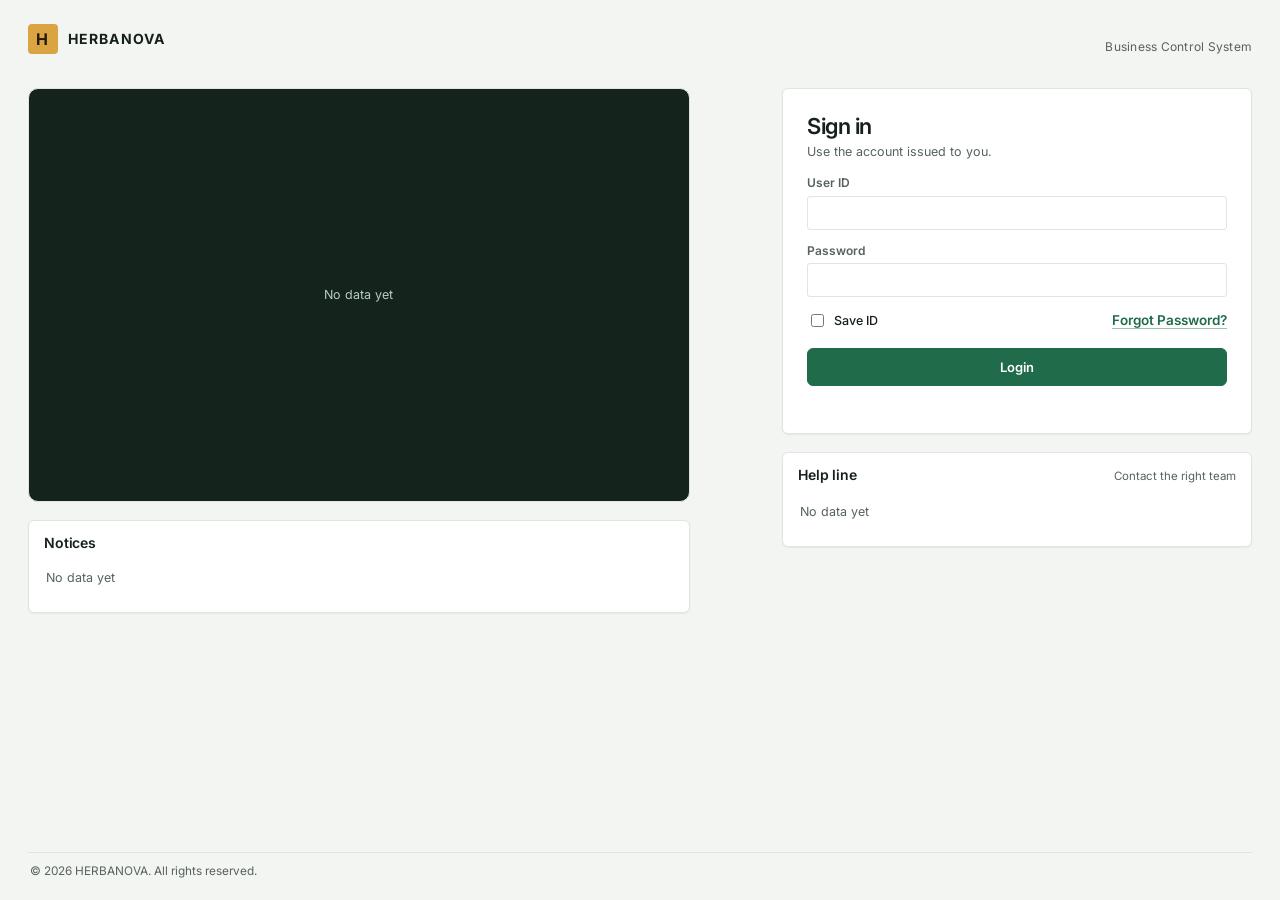
==== commit cad7c8f9: "Add Administrator-managed sign-in content and the period control The sign-in page no longer carries " ====
--- a/static/index.html
+++ b/static/index.html
@@ -13,31 +13,87 @@
 
 <!-- Sign in -->
 <section id="login">
-  <div class="brand">
-    <div class="mark"><span class="logo" aria-hidden="true">H</span>HERBANOVA</div>
-    <div>
-      <h1>One controlled record of products, stock and orders.</h1>
-      <ul class="assure">
-        <li>Every change is checked by the server before it is saved.</li>
-        <li>Each entry is tied to a person and written to an audit trail.</li>
-        <li>Duplicate receipts and negative stock are refused.</li>
-      </ul>
+  <div class="signin-shell">
+    <header class="signin-head">
+      <div class="mark"><span class="logo" aria-hidden="true">H</span>HERBANOVA</div>
+      <span class="signin-head-sub">Business Control System</span>
+    </header>
+
+    <div class="signin-grid">
+      <div class="signin-left">
+        <section class="promo" id="promo" aria-roledescription="carousel" aria-label="Promotions">
+          <div class="promo-track" id="promoTrack"><p class="signin-empty">No data yet</p></div>
+          <div class="promo-controls hide" id="promoControls">
+            <button type="button" class="promo-arrow" id="promoPrev" aria-label="Previous banner">&#8249;</button>
+            <div class="promo-dots" id="promoDots" role="tablist" aria-label="Choose a banner"></div>
+            <button type="button" class="promo-arrow" id="promoNext" aria-label="Next banner">&#8250;</button>
+          </div>
+        </section>
+
+        <section class="signin-panel" aria-labelledby="noticeTitle">
+          <header class="signin-panel-h">
+            <h2 id="noticeTitle">Notices</h2>
+            <span class="signin-panel-sub" id="noticeCount"></span>
+          </header>
+          <div class="notice-list" id="noticeList"><p class="signin-empty">No data yet</p></div>
+        </section>
+      </div>
+
+      <div class="signin-right">
+        <form class="formbox" id="loginForm" novalidate>
+          <h2>Sign in</h2>
+          <p class="sub">Use the account issued to you.</p>
+          <label for="u">User ID</label>
+          <input id="u" name="username" autocomplete="username" autocapitalize="none" spellcheck="false">
+          <label for="p">Password</label>
+          <input id="p" name="password" type="password" autocomplete="current-password">
+          <div class="login-actions">
+            <label class="check" for="saveId"><input type="checkbox" id="saveId"> Save ID</label>
+            <button class="link-btn" id="forgotBtn" type="button">Forgot Password?</button>
+          </div>
+          <button class="btn block" id="loginBtn" type="submit">Login</button>
+          <div class="err" id="lerr" role="alert"></div>
+        </form>
+
+        <section class="signin-panel" aria-labelledby="helpTitle">
+          <header class="signin-panel-h">
+            <h2 id="helpTitle">Help line</h2>
+            <span class="signin-panel-sub">Contact the right team</span>
+          </header>
+          <div class="contact-grid" id="contactList"><p class="signin-empty">No data yet</p></div>
+        </section>
+      </div>
     </div>
-    <small>Internal system. Demonstration data is fictional.</small>
-  </div>
-  <div class="formside">
-    <form class="formbox" id="loginForm" novalidate>
-      <h2>Sign in</h2>
-      <p class="sub">Use the account issued to you.</p>
-      <label for="u">Username</label>
-      <input id="u" name="username" autocomplete="username" autocapitalize="none" spellcheck="false">
-      <label for="p">Password</label>
-      <input id="p" name="password" type="password" autocomplete="current-password">
-      <button class="btn block" id="loginBtn" type="submit">Sign in</button>
-      <div class="err" id="lerr" role="alert"></div>
-    </form>
+
+    <footer class="signin-footer">
+      <span id="copyright"></span>
+      <nav aria-label="Legal">
+        <button class="link-btn hide" type="button" data-legal="privacy">Privacy Policy</button>
+        <span class="signin-footer-sep hide" data-legal-sep>·</span>
+        <button class="link-btn hide" type="button" data-legal="terms">Terms &amp; Conditions</button>
+      </nav>
+    </footer>
   </div>
 </section>
+
+<dialog id="legalDialog" class="login-dialog" aria-labelledby="legalTitle">
+  <div class="login-dialog-h">
+    <h2 id="legalTitle"></h2>
+    <button class="x" id="legalClose" type="button" aria-label="Close">&times;</button>
+  </div>
+  <div class="login-dialog-b" id="legalBody" tabindex="0"></div>
+</dialog>
+
+<dialog id="forgotDialog" class="login-dialog" aria-labelledby="forgotTitle">
+  <div class="login-dialog-h">
+    <h2 id="forgotTitle">Forgot password</h2>
+    <button class="x" id="forgotClose" type="button" aria-label="Close">&times;</button>
+  </div>
+  <div class="login-dialog-b">
+    <p class="forgot-note">Password resets are handled by your Administrator. This page does not send email or reset a password.</p>
+    <div id="forgotContacts"></div>
+  </div>
+</dialog>
 
 <!-- Forced password change -->
 <section id="mustChange" class="hide" aria-labelledby="mcTitle">
@@ -168,17 +224,42 @@
         </div>
       </div>
       <div class="dash-filters" role="group" aria-label="Dashboard period">
-        <div class="dash-dates">
-          <label for="dashFrom">From <input id="dashFrom" type="date" aria-label="From date"></label>
-          <label for="dashTo">To <input id="dashTo" type="date" aria-label="To date"></label>
-        </div>
-        <div class="seg compact" role="group" aria-label="Date presets">
-          <button type="button" data-dash-preset="7d" aria-pressed="false">7D</button>
-          <button type="button" data-dash-preset="30d" aria-pressed="false">30D</button>
-          <button type="button" data-dash-preset="90d" aria-pressed="false">90D</button>
-          <button type="button" data-dash-preset="month" aria-pressed="true">This month</button>
-          <button type="button" data-dash-preset="last_month" aria-pressed="false">Last month</button>
-          <button type="button" data-dash-preset="fy" aria-pressed="false">This FY</button>
+        <div class="dash-range" id="dashRangeWrap">
+          <button type="button" class="dash-range-btn" id="dashRangeBtn" aria-haspopup="dialog"
+                  aria-expanded="false" aria-controls="dashRangePop">
+            <svg class="dash-range-cal" viewBox="0 0 16 16" width="14" height="14" aria-hidden="true">
+              <rect x="2" y="3" width="12" height="11" rx="2"/><path d="M2 6.5h12M5.5 1.5v3M10.5 1.5v3"/>
+            </svg>
+            <span id="dashRangeLabel"></span>
+            <svg class="dash-range-caret" viewBox="0 0 10 6" width="9" height="6" aria-hidden="true">
+              <path d="M1 1l4 4 4-4"/>
+            </svg>
+          </button>
+          <div class="dash-range-pop hide" id="dashRangePop" role="dialog" aria-label="Choose a date range">
+            <div class="drp-presets" role="group" aria-label="Date presets">
+              <button type="button" data-dash-preset="1d" aria-pressed="false">1D</button>
+              <button type="button" data-dash-preset="7d" aria-pressed="false">7D</button>
+              <button type="button" data-dash-preset="30d" aria-pressed="false">30D</button>
+              <button type="button" data-dash-preset="month" aria-pressed="true">Month to date</button>
+              <button type="button" data-dash-preset="last_month" aria-pressed="false">Last month</button>
+              <button type="button" data-dash-preset="90d" aria-pressed="false">90D</button>
+              <button type="button" data-dash-preset="fy" aria-pressed="false">This FY</button>
+            </div>
+            <div class="drp-cal">
+              <div class="drp-cal-top">
+                <span class="drp-hint" id="dashCalHint">Choose the start date</span>
+                <div class="drp-nav">
+                  <button type="button" id="dashCalPrev" aria-label="Show the previous months">‹</button>
+                  <button type="button" id="dashCalNext" aria-label="Show the next months">›</button>
+                </div>
+              </div>
+              <div class="drp-months" id="dashCalMonths"></div>
+            </div>
+            <div class="drp-foot">
+              <span class="drp-preview" id="dashRangePreview"></span>
+              <button class="btn ghost sm" type="button" id="dashRangeCancel">Cancel</button>
+            </div>
+          </div>
         </div>
         <button class="btn ghost sm hide" id="dashReset" data-act="reset-db" type="button">Reset database</button>
       </div>
@@ -1352,6 +1433,10 @@
       <div class="panel" id="emailPanel">
         <div class="panel-h"><h2>Email and SMTP</h2><span class="muted" id="emStatus">Administrator only.</span></div>
         <div id="emBody"><p class="muted">Loading email settings…</p></div>
+      </div>
+      <div class="panel hide" id="signinAdminPanel">
+        <div class="panel-h"><h2>Sign-in page</h2><span class="muted" id="signinAdminState">Administrator only.</span></div>
+        <div id="signinAdminBody"><p class="muted">Loading sign-in content…</p></div>
       </div>
       <div class="panel flush">
         <div class="panel-h"><h2>Employees</h2><span class="muted">The same master used by HR.</span></div>
--- a/static/css/styles.css
+++ b/static/css/styles.css
@@ -69,19 +69,65 @@
 .link-btn:hover{color:var(--moss-d);text-decoration-color:currentColor}
 
 /* ---------- sign in ---------- */
-#login{min-height:100vh;display:grid;grid-template-columns:minmax(0,1.08fr) minmax(0,1fr);background:var(--paper)}
-.brand{background:var(--forest);color:#fff;padding:40px 56px 36px;display:flex;flex-direction:column;justify-content:space-between;gap:36px}
-.brand h1{font:600 clamp(27px,3vw,34px)/1.18 var(--serif);letter-spacing:-.025em;max-width:15em;margin:0 0 22px;padding-top:18px;position:relative}
-.brand h1::before{content:"";position:absolute;top:0;left:0;width:34px;height:3px;background:var(--turmeric)}
-.assure{display:grid;gap:11px;max-width:31em;color:#b9cdc1;font-size:13.5px}
-.assure li{padding-left:17px;position:relative}
-.assure li::before{content:"";position:absolute;left:0;top:.58em;width:6px;height:6px;border-radius:1px;background:var(--turmeric)}
-.brand small{color:#7d9689;font-size:12px;letter-spacing:.02em}
-.formside{display:grid;place-items:center;padding:40px 28px}
-#login .formbox{width:100%;max-width:380px;background:var(--surface);border:1px solid var(--line);border-radius:var(--r);padding:30px 30px 26px;box-shadow:var(--shadow)}
-#login .mark{margin-bottom:18px}
+#login{min-height:100vh;background:var(--paper);padding:24px 28px 20px}
+.signin-shell{max-width:1240px;margin:0 auto;min-height:calc(100vh - 44px);display:flex;flex-direction:column;gap:18px}
+.signin-head{display:flex;align-items:center;justify-content:space-between;gap:16px}
+.signin-head .mark{font-size:14px;letter-spacing:.08em}
+.signin-head-sub{color:var(--mute);font-size:12px;letter-spacing:.02em}
+.signin-grid{display:grid;grid-template-columns:minmax(0,1.22fr) minmax(0,1fr);gap:20px;align-items:start;flex:1}
+.signin-left,.signin-right{display:flex;flex-direction:column;gap:18px;min-width:0}
+.signin-right{justify-self:end;width:100%;max-width:470px}
+.promo{position:relative;background:var(--forest);border:1px solid var(--line);border-radius:var(--r-l);overflow:hidden;aspect-ratio:16/10;max-height:430px}
+.promo-track{position:absolute;inset:0}
+.promo .signin-empty{display:grid;place-items:center;height:100%;padding:20px;color:#b9cdc1;text-align:center}
+.promo-slide{position:absolute;inset:0;display:block;opacity:0;visibility:hidden;transition:opacity .35s var(--ease),visibility 0s .35s}
+.promo-slide.on{opacity:1;visibility:visible;transition:opacity .35s var(--ease)}
+.promo-slide img{width:100%;height:100%;object-fit:cover;display:block}
+.promo-caption{position:absolute;left:0;right:0;bottom:0;padding:34px 18px 14px;background:linear-gradient(transparent,rgba(6,15,10,.8));color:#fff;font-size:13px;font-weight:600;letter-spacing:.01em}
+.promo-controls{position:absolute;right:12px;bottom:12px;display:flex;align-items:center;gap:8px;z-index:2}
+.promo-arrow{width:26px;height:26px;padding:0;border-radius:50%;border:1px solid rgba(255,255,255,.38);background:rgba(8,20,13,.55);color:#fff;font-size:17px;line-height:1;display:grid;place-items:center;cursor:pointer}
+.promo-arrow:hover{background:rgba(8,20,13,.84)}
+.promo-dots{display:flex;align-items:center;gap:5px}
+.promo-dot{width:7px;height:7px;padding:0;border:0;border-radius:50%;background:rgba(255,255,255,.45);cursor:pointer}
+.promo-dot[aria-selected=true]{width:18px;border-radius:4px;background:var(--turmeric)}
+.signin-panel{background:var(--surface);border:1px solid var(--line);border-radius:var(--r);padding:13px 15px;box-shadow:var(--shadow)}
+.signin-panel-h{display:flex;align-items:baseline;justify-content:space-between;gap:10px;margin-bottom:6px}
+.signin-panel-h h2{font:600 14px/1.25 var(--serif);letter-spacing:-.01em}
+.signin-panel-sub{font-size:11.5px;color:var(--mute)}
+.signin-empty{color:var(--mute);font-size:12.5px;padding:12px 2px}
+.notice-list{display:grid;max-height:240px;overflow:auto;overscroll-behavior:contain}
+.notice-item{padding:9px 2px 9px 0;border-top:1px solid var(--line-2)}
+.notice-item:first-child{border-top:0;padding-top:4px}
+.notice-item time{display:block;font-size:11px;color:var(--mute);letter-spacing:.02em;margin-bottom:2px}
+.notice-item h3{font-size:12.8px;font-weight:600;line-height:1.4}
+.notice-item p{font-size:12px;color:var(--mute);margin-top:3px;white-space:pre-wrap}
+#login .formbox{width:100%;max-width:none;background:var(--surface);border:1px solid var(--line);border-radius:var(--r);padding:24px 24px 20px;box-shadow:var(--shadow)}
+#login .mark{margin-bottom:16px}
+.login-actions{display:flex;align-items:center;justify-content:space-between;gap:12px;margin-top:14px}
+.login-actions .check{margin:0;font-size:12.5px}
+.contact-grid{display:grid;grid-template-columns:repeat(auto-fit,minmax(148px,1fr));gap:9px}
+.contact-box{border:1px solid var(--line);border-radius:var(--r-s);background:var(--wash);padding:9px 11px;min-height:78px}
+.contact-box h3{font-size:12px;font-weight:700;letter-spacing:.02em;margin-bottom:4px}
+.contact-box p{font-size:11.8px;color:var(--mute);line-height:1.5;overflow-wrap:anywhere}
+.contact-box a{color:var(--moss);text-decoration:none}
+.contact-box a:hover{text-decoration:underline}
+.signin-footer{display:flex;align-items:center;justify-content:space-between;flex-wrap:wrap;gap:8px;padding:10px 2px 0;border-top:1px solid var(--line);color:var(--mute);font-size:11.8px}
+.signin-footer nav{display:flex;align-items:center;gap:8px}
+.signin-footer .link-btn{font-size:11.8px;font-weight:500}
+.login-dialog{width:min(560px,calc(100vw - 32px));max-height:min(78vh,620px);padding:0;border:1px solid var(--line);border-radius:var(--r-l);background:var(--surface);color:var(--ink);box-shadow:var(--shadow-2)}
+.login-dialog::backdrop{background:rgba(6,15,10,.58)}
+.login-dialog-h{display:flex;align-items:flex-start;justify-content:space-between;gap:12px;padding:14px 18px 11px;border-bottom:1px solid var(--line);background:var(--head)}
+.login-dialog-h h2{font:600 17px/1.25 var(--serif);letter-spacing:-.02em}
+.login-dialog-b{padding:14px 18px 18px;overflow:auto;font-size:13px;line-height:1.65}
+.login-dialog-b p{white-space:pre-wrap}
+.forgot-note{color:var(--mute);font-size:12.5px;margin-bottom:12px}
 .formbox h2{font:600 22px/1.2 var(--serif);letter-spacing:-.02em}
 .formbox .sub{color:var(--mute);margin:4px 0 8px;font-size:12.5px;line-height:1.5}
+/* Settings: sign-in page administration */
+.sa-section{margin-top:18px;padding-top:14px;border-top:1px solid var(--line)}
+.sa-section:first-child{margin-top:0;padding-top:0;border-top:0}
+.sa-h{display:flex;align-items:center;justify-content:space-between;gap:12px;font-size:12px;text-transform:uppercase;letter-spacing:.05em;color:var(--mute);margin-bottom:8px}
+.sa-thumb{width:84px;height:47px;object-fit:cover;border-radius:4px;border:1px solid var(--line);display:block;background:var(--wash)}
 #mustChange{min-height:100vh;display:grid;place-items:center;padding:32px 20px;background:var(--paper)}
 #mustChange .formbox{width:100%;max-width:400px;background:var(--surface);border:1px solid var(--line);border-radius:var(--r);padding:30px 30px 26px;box-shadow:var(--shadow)}
 #mustChange .mark{margin-bottom:16px}
@@ -294,12 +340,19 @@
   .stat:nth-child(n+4){border-top:1px solid var(--line-2)}
   .cols{grid-template-columns:1fr}
 }
+@media (max-width:1000px){
+  .signin-grid{grid-template-columns:1fr}
+  .signin-right{order:1;justify-self:stretch;max-width:none}
+  .signin-left{order:2}
+  .promo{max-height:300px;aspect-ratio:16/9}
+}
 @media (max-width:820px){
-  #login{grid-template-columns:1fr}
-  .brand{padding:26px 22px;gap:22px;border-top-width:3px}
-  .brand h1{font-size:24px;margin-bottom:14px}
-  .assure{gap:7px;font-size:12.5px}
-  #login .formside{padding:24px 18px 36px}
+  #login{padding:16px 14px 14px}
+  .signin-shell{min-height:calc(100vh - 30px);gap:14px}
+  .signin-head-sub{display:none}
+  .signin-left,.signin-right{gap:14px}
+  #login .formbox{padding:20px 18px 16px}
+  .promo{max-height:240px}
   #shell{grid-template-columns:1fr;grid-template-rows:auto auto minmax(0,1fr) auto}
   .appbar{grid-column:1;grid-row:auto}
   .appbar-search{width:auto;flex:1 1 auto;max-width:none}
@@ -340,6 +393,11 @@
   .page-head{margin-bottom:12px;padding-bottom:10px}
   .head-actions{width:100%}
   .head-actions .btn{flex:1 1 auto}
+}
+@media (max-width:520px){
+  .contact-grid{grid-template-columns:1fr}
+  .promo{max-height:200px}
+  .signin-footer{justify-content:flex-start}
 }
 @media (max-height:940px) and (min-width:821px){
   .side{padding-top:6px}
@@ -422,6 +480,59 @@
 .dash-dates input:focus{outline:2px solid var(--moss);outline-offset:0}
 .dash-updated{font-size:12px;color:var(--mute);margin-top:-4px}
 .dash-dateerr{font-size:12px;color:var(--bad);margin-top:-4px}
+
+/* Overview period picker: a range trigger and a two-month popover */
+.dash-range{position:relative}
+.dash-range-btn{display:inline-flex;align-items:center;gap:8px;min-height:34px;padding:6px 12px;
+  font:inherit;font-size:13px;font-weight:600;color:var(--ink);background:var(--surface);
+  border:1px solid var(--line);border-radius:var(--r-s);cursor:pointer}
+.dash-range-btn:hover{border-color:var(--moss);color:var(--moss)}
+.dash-range-btn[aria-expanded="true"]{border-color:var(--moss);box-shadow:0 0 0 2px rgba(31,107,74,.14)}
+.dash-range-btn:focus-visible{outline:2px solid var(--moss);outline-offset:1px}
+.dash-range-cal{flex:none;fill:none;stroke:currentColor;stroke-width:1.4;stroke-linecap:round}
+.dash-range-caret{flex:none;margin-left:2px;fill:none;stroke:currentColor;stroke-width:1.5;
+  stroke-linecap:round;stroke-linejoin:round;opacity:.7}
+#dashRangeLabel{white-space:nowrap}
+.dash-range-pop{position:absolute;top:calc(100% + 6px);left:0;z-index:30;
+  width:min(620px,calc(100vw - 48px));padding:14px;background:var(--surface);
+  border:1px solid var(--line);border-radius:var(--r);box-shadow:var(--shadow-2)}
+.drp-presets{display:flex;flex-wrap:wrap;gap:6px;padding-bottom:12px;margin-bottom:12px;
+  border-bottom:1px solid var(--line)}
+.drp-presets button{font:inherit;font-size:12px;font-weight:600;color:var(--ink-2);
+  background:var(--wash);border:1px solid var(--line);border-radius:999px;padding:5px 11px;
+  min-height:28px;cursor:pointer}
+.drp-presets button:hover{border-color:var(--moss);color:var(--moss)}
+.drp-presets button[aria-pressed="true"]{background:var(--moss);border-color:var(--moss);color:#fff}
+.drp-presets button:focus-visible{outline:2px solid var(--moss);outline-offset:1px}
+.drp-cal-top{display:flex;align-items:center;justify-content:space-between;gap:10px;margin-bottom:6px}
+.drp-hint{font-size:12px;color:var(--mute)}
+.drp-nav{display:flex;gap:4px}
+.drp-nav button{width:28px;height:28px;display:grid;place-items:center;font:inherit;font-size:16px;
+  line-height:1;color:var(--ink-2);background:var(--surface);border:1px solid var(--line);
+  border-radius:var(--r-xs);cursor:pointer}
+.drp-nav button:hover:not(:disabled){border-color:var(--moss);color:var(--moss)}
+.drp-nav button:disabled{opacity:.35;cursor:not-allowed}
+.drp-months{display:grid;grid-template-columns:1fr 1fr;gap:18px}
+.drp-month{min-width:0}
+.drp-month-name{font-size:12.5px;font-weight:700;color:var(--ink);margin-bottom:6px}
+.drp-week,.drp-days{display:grid;grid-template-columns:repeat(7,1fr);gap:2px}
+.drp-week span{font-size:10.5px;font-weight:600;color:var(--faint);text-align:center;padding:2px 0}
+.drp-blank{min-height:28px}
+.drp-day{min-height:28px;display:grid;place-items:center;font:inherit;font-size:12px;color:var(--ink);
+  background:transparent;border:1px solid transparent;border-radius:var(--r-xs);cursor:pointer;padding:0}
+.drp-day:hover:not(:disabled){background:var(--wash);border-color:var(--line)}
+.drp-day:focus-visible{outline:2px solid var(--moss);outline-offset:0}
+.drp-day.today:not(.edge){font-weight:700;color:var(--moss)}
+.drp-day.in-range{background:var(--moss-t);color:var(--moss);border-radius:0}
+.drp-day.edge{background:var(--moss);border-color:var(--moss);color:#fff;font-weight:700}
+.drp-day:disabled{color:var(--faint);opacity:.4;cursor:not-allowed}
+.drp-foot{display:flex;align-items:center;justify-content:space-between;gap:10px;
+  margin-top:12px;padding-top:10px;border-top:1px solid var(--line)}
+.drp-preview{font-size:12px;color:var(--mute)}
+html[data-theme="dark"] .drp-presets button[aria-pressed="true"],
+html[data-theme="dark"] .drp-day.edge{color:#0f1713}
+html[data-theme="dark"] .drp-day.in-range{background:#21422f;color:#b7e6cd}
+html[data-theme="dark"] .dash-range-btn[aria-expanded="true"]{box-shadow:0 0 0 2px rgba(76,195,138,.25)}
 .dash-content{display:grid;gap:14px}
 .ap-row{align-items:flex-start}
 .ap-who{margin-top:2px}
@@ -748,11 +859,19 @@
   .sk-chart{grid-column:span 1}
   .who-actions{gap:10px}
 }
+@media (max-width:720px){
+  .drp-months{grid-template-columns:1fr}
+  .drp-month:nth-child(2){display:none}
+}
 @media (max-width:560px){
   .kpis{grid-template-columns:1fr}
   .dash-filters{width:100%}
   .dash-dates{width:100%}
   .dash-dates label{flex:1 1 auto}
+  .dash-range{width:100%}
+  .dash-range-btn{width:100%}
+  #dashRangeLabel{flex:1 1 auto;text-align:left}
+  .dash-range-pop{width:calc(100vw - 32px);padding:12px}
   .dash-filters .seg{display:flex;flex-wrap:wrap;width:100%}
   .dash-filters .seg button{flex:1 1 auto}
   .dash-tools{gap:6px}
